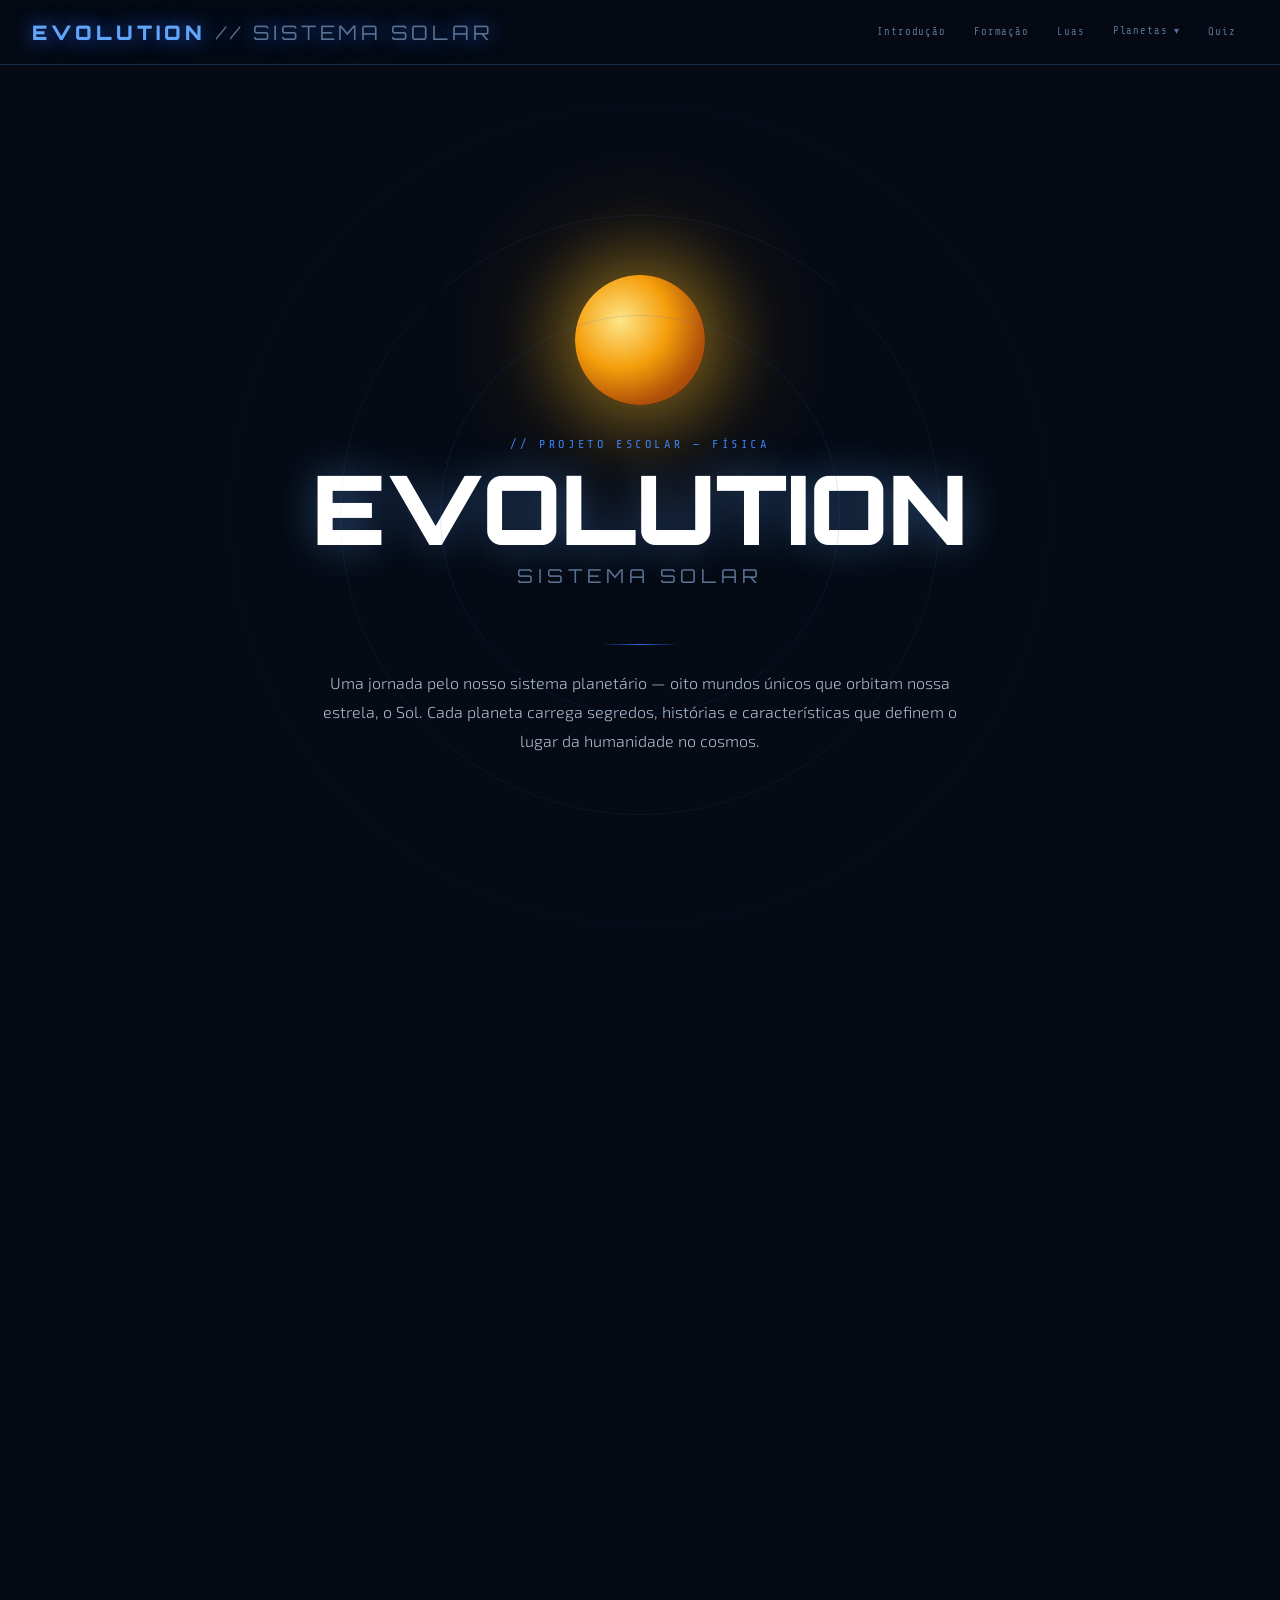
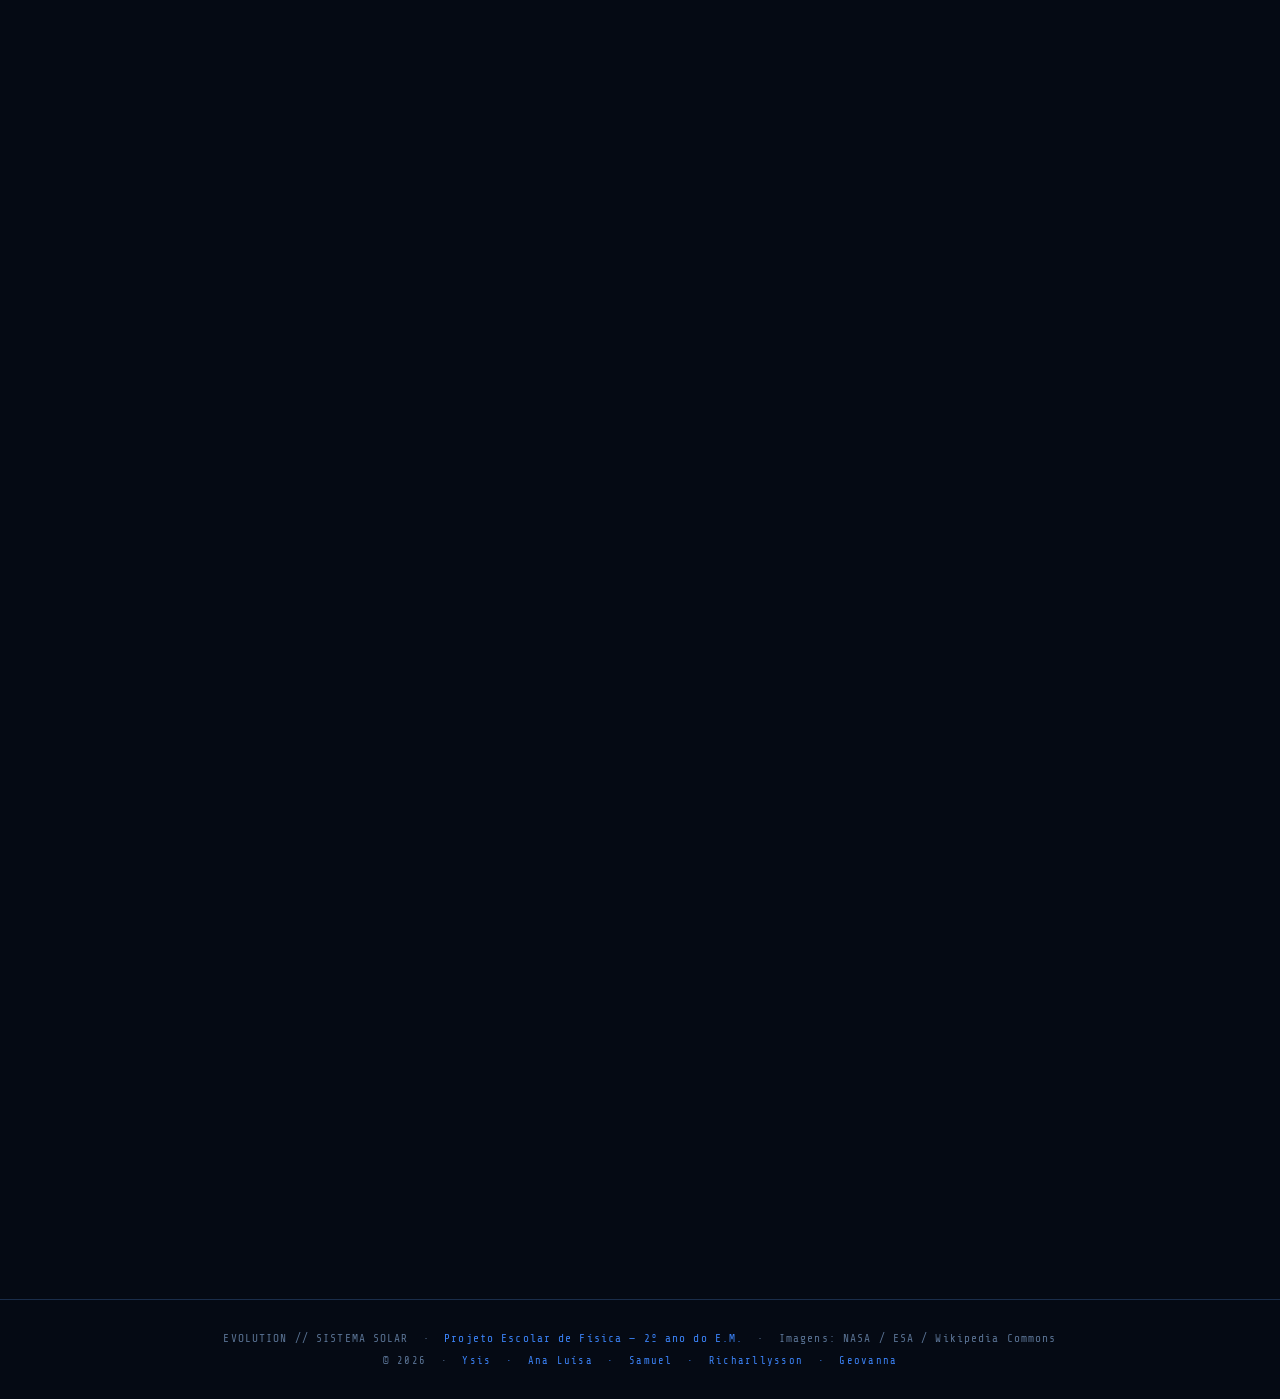
==== index.html @ 7227e0fb "index.html" ====
<!DOCTYPE html>
<html lang="pt-BR">
<head>
  <meta charset="UTF-8">
  <meta name="viewport" content="width=device-width, initial-scale=1.0">
  <title>EVOLUTION — Sistema Solar</title>
  <link rel="icon" type="image/png" href="favicon.png">
  <link rel="preconnect" href="https://fonts.googleapis.com">
  <link href="https://fonts.googleapis.com/css2?family=Share+Tech+Mono&family=Orbitron:wght@400;600;700;900&family=Exo+2:wght@300;400;600&display=swap" rel="stylesheet">
  <link rel="stylesheet" href="style.css">
</head>
<body>

<!-- STARFIELD -->
<canvas id="stars"></canvas>

<div class="wrapper">

  <!-- ══════════════════════════════════════
       HEADER / NAVEGAÇÃO
  ══════════════════════════════════════ -->
  <header>
    <div class="header-inner">
      <div class="logo">EVOLUTION <span>// SISTEMA SOLAR</span></div>
      <nav>
        <a href="#intro">Introdução</a>
        <a href="#formacao">Formação</a>
        <a href="#luas">Luas</a>
        <div class="nav-dropdown">
          <a href="#planetas-section">Planetas ▾</a>
          <div class="nav-dropdown-menu">
            <a href="#mercurio">Mercúrio</a>
            <a href="#venus">Vênus</a>
            <a href="#terra">Terra</a>
            <a href="#marte">Marte</a>
            <a href="#jupiter">Júpiter</a>
            <a href="#saturno">Saturno</a>
            <a href="#urano">Urano</a>
            <a href="#netuno">Netuno</a>
          </div>
        </div>
        <a href="#quiz">Quiz</a>
      </nav>
    </div>
  </header>

  <!-- ══════════════════════════════════════
       HERO / INTRODUÇÃO
  ══════════════════════════════════════ -->
  <div id="intro">
    <div class="hero-ring"></div>
    <div class="hero-ring"></div>
    <div class="hero-ring"></div>
    <div class="sun-orb"></div>
    <div class="hero-label">// PROJETO ESCOLAR — FÍSICA</div>
    <h1 class="hero-title">EVOLUTION</h1>
    <div class="hero-sub">SISTEMA SOLAR</div>
    <div class="divider"></div>
    <p class="hero-desc">
      Uma jornada pelo nosso sistema planetário — oito mundos únicos que orbitam nossa estrela,
      o Sol. Cada planeta carrega segredos, histórias e características que definem o lugar
      da humanidade no cosmos.
    </p>
  </div>

  <!-- ══════════════════════════════════════
       SEÇÃO 01 — FORMAÇÃO
  ══════════════════════════════════════ -->
  <section id="formacao">
    <div class="section-header fade-in">
      <div class="section-num">01 //</div>
      <h2 class="section-title">FORMAÇÃO DO SISTEMA SOLAR</h2>
      <div class="section-line"></div>
    </div>

    <div class="content-box fade-in">
      <p class="formation-text">
        O Sistema Solar nasceu há aproximadamente <strong style="color:var(--glow)">4,6 bilhões de anos</strong>
        a partir de uma enorme nuvem de gás e poeira interestelar chamada <em>nebulosa solar</em>.
        Sob a influência da própria gravidade, essa nuvem começou a colapsar. À medida que o material
        se contraía, ele girava cada vez mais rápido — assim como uma patinadora que fecha os braços —
        e aquecia intensamente no centro. Esse centro denso e quente daria origem ao <strong style="color:#fbbf24">Sol</strong>,
        que acumula 99,8% de toda a massa do sistema. O material restante formou um disco
        de acreção em torno da jovem estrela, onde partículas se colidiram e aglutinaram ao longo
        de milhões de anos, formando os planetesimais e, eventualmente, os oito planetas que conhecemos.
      </p>

      <div class="fact-card">
        <h3>NEBULOSA SOLAR</h3>
        <p>Nuvem de gás (hidrogênio e hélio) e poeira interestelar que colapsou por gravidade há ~4,6 Ga. Seu núcleo deu origem ao Sol.</p>
      </div>

      <div class="fact-card">
        <h3>DISCO PROTOPLANETÁRIO</h3>
        <p>Após a formação do Sol, o material restante criou um disco giratório onde colisões sucessivas formaram os planetas por acreção.</p>
      </div>

      <div class="fact-card">
        <h3>DIFERENCIAÇÃO PLANETÁRIA</h3>
        <p>Planetas rochosos formaram-se mais próximos ao Sol; gigantes gasosos, além do cinturão de asteroides, onde o gelo prevalecia.</p>
      </div>

      <div class="fact-card">
        <h3>LINHA DE GELO</h3>
        <p>A cerca de 2,7 UA do Sol, temperatura cai o suficiente para água congelar — fronteira que separa planetas internos dos externos.</p>
      </div>
    </div>
  </section>

  <!-- ══════════════════════════════════════
       SEÇÃO 02 — LUAS
  ══════════════════════════════════════ -->
  <section id="luas">
    <div class="section-header fade-in">
      <div class="section-num">02 //</div>
      <h2 class="section-title">PRINCIPAIS LUAS DO SISTEMA SOLAR</h2>
      <div class="section-line"></div>
    </div>

    <div class="moons-grid">

      <div class="moon-card fade-in">
        <div class="moon-name">LUA</div>
        <div class="moon-planet">↳ Terra</div>
        <p class="moon-desc">Único satélite natural da Terra, a Lua influencia as marés e foi o primeiro corpo celeste além da Terra visitado por humanos (1969). Tem 3.474 km de diâmetro.</p>
      </div>

      <div class="moon-card fade-in">
        <div class="moon-name">IO</div>
        <div class="moon-planet">↳ Júpiter</div>
        <p class="moon-desc">O corpo com maior atividade vulcânica do sistema solar. Suas centenas de vulcões são mantidos ativos pelas forças de maré de Júpiter. Temperatura superficial pode chegar a 1.600 °C nos vulcões.</p>
      </div>

      <div class="moon-card fade-in">
        <div class="moon-name">EUROPA</div>
        <div class="moon-planet">↳ Júpiter</div>
        <p class="moon-desc">Coberta por uma camada de gelo, Europa possui um oceano de água líquida subterrâneo e é um dos candidatos mais promissores para a busca de vida extraterrestre.</p>
      </div>

      <div class="moon-card fade-in">
        <div class="moon-name">GANIMEDES</div>
        <div class="moon-planet">↳ Júpiter</div>
        <p class="moon-desc">A maior lua do sistema solar — maior até que o planeta Mercúrio. Possui campo magnético próprio, algo único entre as luas conhecidas.</p>
      </div>

      <div class="moon-card fade-in">
        <div class="moon-name">TITÃ</div>
        <div class="moon-planet">↳ Saturno</div>
        <p class="moon-desc">Única lua com atmosfera densa (nitrogênio) e a única além da Terra com lagos e rios na superfície — compostos de metano líquido. Fascinante candidata à vida.</p>
      </div>

      <div class="moon-card fade-in">
        <div class="moon-name">ENCÉLADO</div>
        <div class="moon-planet">↳ Saturno</div>
        <p class="moon-desc">Emite jatos de vapor d'água e partículas de gelo de seu polo sul, alimentando o anel E de Saturno. Possui oceano interno aquecido por atividade hidrotermal.</p>
      </div>

      <div class="moon-card fade-in">
        <div class="moon-name">TRITÃO</div>
        <div class="moon-planet">↳ Netuno</div>
        <p class="moon-desc">Único grande satélite com órbita retrógrada, sugerindo captura gravitacional. Emite geisers de nitrogênio e tem superfície a –235 °C.</p>
      </div>

      <div class="moon-card fade-in">
        <div class="moon-name">CARONTE</div>
        <div class="moon-planet">↳ Plutão (planeta anão)</div>
        <p class="moon-desc">Tão grande em relação a Plutão que os dois formam um sistema binário. Ambos se mostram sempre a mesma face um ao outro — rotação e translação sincronizadas.</p>
      </div>

    </div>
  </section>

  <!-- ══════════════════════════════════════
       SEÇÃO 03 — OS OITO PLANETAS
  ══════════════════════════════════════ -->
  <section id="planetas-section">
    <div class="section-header fade-in">
      <div class="section-num">03 //</div>
      <h2 class="section-title">OS OITO PLANETAS</h2>
      <div class="section-line"></div>
    </div>

    <!-- MERCÚRIO -->
    <div class="planet-card fade-in" id="mercurio">
      <div class="planet-visual">
        <img class="planet-img"
          src="https://upload.wikimedia.org/wikipedia/commons/thumb/4/4a/Mercury_in_true_color.jpg/600px-Mercury_in_true_color.jpg"
          alt="Mercúrio">
        <div class="planet-num">PLANETA 01 // 0.387 UA</div>
      </div>
      <div class="planet-info">
        <div>
          <div class="planet-name">MERCÚRIO</div>
          <div class="planet-latin">Mercurius — Planeta Rochoso Interno</div>
        </div>
        <p class="planet-desc">
          O menor e mais rápido planeta do sistema solar, Mercúrio orbita o Sol em apenas 88 dias terrestres.
          Sem atmosfera significativa, sofre extremos de temperatura: de –180 °C à noite a 430 °C durante o dia.
          Sua superfície cratetarizada lembra a da nossa Lua. Apesar de sua proximidade ao Sol, não é o planeta
          mais quente — esse título pertence a Vênus, graças ao seu efeito estufa.
        </p>
        <div class="planet-stats">
          <span class="stat">Diâmetro: 4.879 km</span>
          <span class="stat">Gravidade: 3,7 m/s²</span>
          <span class="stat">Luas: 0</span>
          <span class="stat">Período orbital: 88 dias</span>
        </div>
        <a class="video-btn" href="https://www.youtube.com/results?search_query=mercúrio+planeta+videoaula" target="_blank">
          <svg viewBox="0 0 24 24"><path d="M10 16.5l6-4.5-6-4.5v9zM12 2C6.48 2 2 6.48 2 12s4.48 10 10 10 10-4.48 10-10S17.52 2 12 2z"/></svg>
          ASSISTIR VIDEOAULA
        </a>
      </div>
    </div>

    <!-- VÊNUS -->
    <div class="planet-card fade-in" id="venus">
      <div class="planet-visual">
        <img class="planet-img"
          src="https://upload.wikimedia.org/wikipedia/commons/thumb/e/e5/Venus-real_color.jpg/600px-Venus-real_color.jpg"
          alt="Vênus">
        <div class="planet-num">PLANETA 02 // 0.723 UA</div>
      </div>
      <div class="planet-info">
        <div>
          <div class="planet-name">VÊNUS</div>
          <div class="planet-latin">Venus — Planeta Rochoso Interno</div>
        </div>
        <p class="planet-desc">
          O planeta mais quente do sistema solar, com temperatura média de 465 °C, graças a uma densa atmosfera
          de CO₂ que cria um efeito estufa extremo. Gira no sentido oposto à maioria dos planetas (rotação retrógrada)
          e muito lentamente — um dia venusiano dura mais que seu ano. É o objeto mais brilhante no céu noturno
          após a Lua, sendo chamado de Estrela d'Alva.
        </p>
        <div class="planet-stats">
          <span class="stat">Diâmetro: 12.104 km</span>
          <span class="stat">Gravidade: 8,87 m/s²</span>
          <span class="stat">Luas: 0</span>
          <span class="stat">Período orbital: 225 dias</span>
        </div>
        <a class="video-btn" href="https://www.youtube.com/results?search_query=venus+planeta+videoaula+astronomia" target="_blank">
          <svg viewBox="0 0 24 24"><path d="M10 16.5l6-4.5-6-4.5v9zM12 2C6.48 2 2 6.48 2 12s4.48 10 10 10 10-4.48 10-10S17.52 2 12 2z"/></svg>
          ASSISTIR VIDEOAULA
        </a>
      </div>
    </div>

    <!-- TERRA -->
    <div class="planet-card fade-in" id="terra">
      <div class="planet-visual">
        <img class="planet-img"
          src="https://upload.wikimedia.org/wikipedia/commons/thumb/9/97/The_Earth_seen_from_Apollo_17.jpg/600px-The_Earth_seen_from_Apollo_17.jpg"
          alt="Terra">
        <div class="planet-num">PLANETA 03 // 1.000 UA</div>
      </div>
      <div class="planet-info">
        <div>
          <div class="planet-name">TERRA</div>
          <div class="planet-latin">Terra — Único Planeta com Vida Confirmada</div>
        </div>
        <p class="planet-desc">
          Nosso lar — o único planeta conhecido a abrigar vida. Com 71% da superfície coberta por oceanos líquidos,
          atmosfera rica em nitrogênio e oxigênio, e campo magnético protetor, a Terra reúne condições únicas.
          Localiza-se na "zona habitável" do Sol, onde a temperatura permite água líquida. Possui uma lua grande
          que estabiliza o eixo de inclinação planetária, tornando o clima mais previsível.
        </p>
        <div class="planet-stats">
          <span class="stat">Diâmetro: 12.742 km</span>
          <span class="stat">Gravidade: 9,81 m/s²</span>
          <span class="stat">Luas: 1</span>
          <span class="stat">Período orbital: 365,25 dias</span>
        </div>
        <a class="video-btn" href="https://www.youtube.com/results?search_query=planeta+terra+sistema+solar+videoaula" target="_blank">
          <svg viewBox="0 0 24 24"><path d="M10 16.5l6-4.5-6-4.5v9zM12 2C6.48 2 2 6.48 2 12s4.48 10 10 10 10-4.48 10-10S17.52 2 12 2z"/></svg>
          ASSISTIR VIDEOAULA
        </a>
      </div>
    </div>

    <!-- MARTE -->
    <div class="planet-card fade-in" id="marte">
      <div class="planet-visual">
        <img class="planet-img"
          src="https://upload.wikimedia.org/wikipedia/commons/thumb/0/02/OSIRIS_Mars_true_color.jpg/600px-OSIRIS_Mars_true_color.jpg"
          alt="Marte">
        <div class="planet-num">PLANETA 04 // 1.524 UA</div>
      </div>
      <div class="planet-info">
        <div>
          <div class="planet-name">MARTE</div>
          <div class="planet-latin">Mars — Planeta Vermelho</div>
        </div>
        <p class="planet-desc">
          O "Planeta Vermelho" deve sua cor ao óxido de ferro (ferrugem) em sua superfície. Abriga o Olympus Mons,
          maior vulcão do sistema solar (25 km de altura), e o Valles Marineris, um cânion que se estende por
          4.000 km. Evidências de rios e lagos antigos sugerem que já teve água líquida. Atualmente é o principal
          alvo para exploração humana, com diversas missões robóticas ativas.
        </p>
        <div class="planet-stats">
          <span class="stat">Diâmetro: 6.779 km</span>
          <span class="stat">Gravidade: 3,72 m/s²</span>
          <span class="stat">Luas: 2 (Fobos, Deimos)</span>
          <span class="stat">Período orbital: 687 dias</span>
        </div>
        <a class="video-btn" href="https://www.youtube.com/results?search_query=marte+planeta+videoaula+astronomia" target="_blank">
          <svg viewBox="0 0 24 24"><path d="M10 16.5l6-4.5-6-4.5v9zM12 2C6.48 2 2 6.48 2 12s4.48 10 10 10 10-4.48 10-10S17.52 2 12 2z"/></svg>
          ASSISTIR VIDEOAULA
        </a>
      </div>
    </div>

    <!-- JÚPITER -->
    <div class="planet-card fade-in" id="jupiter">
      <div class="planet-visual">
        <img class="planet-img"
          src="https://upload.wikimedia.org/wikipedia/commons/thumb/2/2b/Jupiter_and_its_shrunken_Great_Red_Spot.jpg/600px-Jupiter_and_its_shrunken_Great_Red_Spot.jpg"
          alt="Júpiter">
        <div class="planet-num">PLANETA 05 // 5.203 UA</div>
      </div>
      <div class="planet-info">
        <div>
          <div class="planet-name">JÚPITER</div>
          <div class="planet-latin">Iuppiter — Gigante Gasoso</div>
        </div>
        <p class="planet-desc">
          O maior planeta do sistema solar — tão grande que cabem 1.300 Terras em seu interior.
          Sua famosa Grande Mancha Vermelha é uma tempestade anticiclônica que dura há séculos.
          Composto majoritariamente de hidrogênio e hélio, Júpiter irradia mais energia do que
          recebe do Sol. Possui ao menos 95 luas conhecidas e atua como "escudo gravitacional"
          da Terra, desviando cometas e asteroides.
        </p>
        <div class="planet-stats">
          <span class="stat">Diâmetro: 139.820 km</span>
          <span class="stat">Gravidade: 24,79 m/s²</span>
          <span class="stat">Luas: 95+</span>
          <span class="stat">Período orbital: 11,9 anos</span>
        </div>
        <a class="video-btn" href="https://www.youtube.com/results?search_query=júpiter+planeta+videoaula+sistema+solar" target="_blank">
          <svg viewBox="0 0 24 24"><path d="M10 16.5l6-4.5-6-4.5v9zM12 2C6.48 2 2 6.48 2 12s4.48 10 10 10 10-4.48 10-10S17.52 2 12 2z"/></svg>
          ASSISTIR VIDEOAULA
        </a>
      </div>
    </div>

    <!-- SATURNO -->
    <div class="planet-card fade-in" id="saturno">
      <div class="planet-visual">
        <img class="planet-img"
          src="https://upload.wikimedia.org/wikipedia/commons/thumb/c/c7/Saturn_during_Equinox.jpg/600px-Saturn_during_Equinox.jpg"
          alt="Saturno">
        <div class="planet-num">PLANETA 06 // 9.537 UA</div>
      </div>
      <div class="planet-info">
        <div>
          <div class="planet-name">SATURNO</div>
          <div class="planet-latin">Saturnus — Gigante Gasoso com Anéis</div>
        </div>
        <p class="planet-desc">
          Famoso por seu extraordinário sistema de anéis — compostos de bilhões de fragmentos de gelo e rocha —,
          Saturno é o planeta menos denso do sistema solar; menos denso que a água! Seus ventos podem
          atingir 1.800 km/h. Possui 146 luas conhecidas, incluindo a fascinante Titã, com oceanos de metano,
          e Encélado, com geisers de vapor d'água que indicam um oceano interno.
        </p>
        <div class="planet-stats">
          <span class="stat">Diâmetro: 116.460 km</span>
          <span class="stat">Gravidade: 10,44 m/s²</span>
          <span class="stat">Luas: 146+</span>
          <span class="stat">Período orbital: 29,5 anos</span>
        </div>
        <a class="video-btn" href="https://www.youtube.com/results?search_query=saturno+planeta+aneis+videoaula" target="_blank">
          <svg viewBox="0 0 24 24"><path d="M10 16.5l6-4.5-6-4.5v9zM12 2C6.48 2 2 6.48 2 12s4.48 10 10 10 10-4.48 10-10S17.52 2 12 2z"/></svg>
          ASSISTIR VIDEOAULA
        </a>
      </div>
    </div>

    <!-- URANO -->
    <div class="planet-card fade-in" id="urano">
      <div class="planet-visual">
        <img class="planet-img"
          src="https://upload.wikimedia.org/wikipedia/commons/thumb/3/3d/Uranus2.jpg/600px-Uranus2.jpg"
          alt="Urano">
        <div class="planet-num">PLANETA 07 // 19.191 UA</div>
      </div>
      <div class="planet-info">
        <div>
          <div class="planet-name">URANO</div>
          <div class="planet-latin">Uranus — Gigante de Gelo</div>
        </div>
        <p class="planet-desc">
          Urano é único por orbitar "de lado" — seu eixo de rotação inclina-se a 97,8°, de forma que
          seus polos ficam voltados para o Sol em partes de seu ano. Isso cria estações extremas que
          duram décadas. Considerado um gigante de gelo, possui uma composição interna de água,
          amônia e metano. O metano em sua atmosfera absorve luz vermelha, dando-lhe a cor
          azul-esverdeada característica.
        </p>
        <div class="planet-stats">
          <span class="stat">Diâmetro: 50.724 km</span>
          <span class="stat">Gravidade: 8,87 m/s²</span>
          <span class="stat">Luas: 28</span>
          <span class="stat">Período orbital: 84 anos</span>
        </div>
        <a class="video-btn" href="https://www.youtube.com/results?search_query=urano+planeta+videoaula+astronomia" target="_blank">
          <svg viewBox="0 0 24 24"><path d="M10 16.5l6-4.5-6-4.5v9zM12 2C6.48 2 2 6.48 2 12s4.48 10 10 10 10-4.48 10-10S17.52 2 12 2z"/></svg>
          ASSISTIR VIDEOAULA
        </a>
      </div>
    </div>

    <!-- NETUNO -->
    <div class="planet-card fade-in" id="netuno">
      <div class="planet-visual">
        <img class="planet-img"
          src="https://upload.wikimedia.org/wikipedia/commons/thumb/6/63/Neptune_-_Voyager_2_%2829347980845%29_flatten_crop.jpg/600px-Neptune_-_Voyager_2_%2829347980845%29_flatten_crop.jpg"
          alt="Netuno">
        <div class="planet-num">PLANETA 08 // 30.069 UA</div>
      </div>
      <div class="planet-info">
        <div>
          <div class="planet-name">NETUNO</div>
          <div class="planet-latin">Neptunus — Gigante de Gelo</div>
        </div>
        <p class="planet-desc">
          O planeta mais distante do Sol e o mais frio dos gigantes de gelo. Netuno possui os ventos
          mais rápidos do sistema solar — até 2.100 km/h —, e sua Grande Mancha Escura é uma tempestade
          similar à Grande Mancha Vermelha de Júpiter. Sua existência foi prevista matematicamente antes
          de ser observado (1846), baseando-se nas perturbações gravitacionais na órbita de Urano.
          Tem 14 luas conhecidas, com destaque para Tritão.
        </p>
        <div class="planet-stats">
          <span class="stat">Diâmetro: 49.244 km</span>
          <span class="stat">Gravidade: 11,15 m/s²</span>
          <span class="stat">Luas: 14</span>
          <span class="stat">Período orbital: 165 anos</span>
        </div>
        <a class="video-btn" href="https://www.youtube.com/results?search_query=netuno+planeta+videoaula+astronomia" target="_blank">
          <svg viewBox="0 0 24 24"><path d="M10 16.5l6-4.5-6-4.5v9zM12 2C6.48 2 2 6.48 2 12s4.48 10 10 10 10-4.48 10-10S17.52 2 12 2z"/></svg>
          ASSISTIR VIDEOAULA
        </a>
      </div>
    </div>

  </section>

  <!-- ══════════════════════════════════════
       SEÇÃO 04 — QUIZ
  ══════════════════════════════════════ -->
  <section id="quiz">
    <div class="section-header fade-in">
      <div class="section-num">04 //</div>
      <h2 class="section-title">QUIZ — SISTEMA SOLAR</h2>
      <div class="section-line"></div>
    </div>

    <div class="quiz-container fade-in">

      <!-- Q1 -->
      <div class="quiz-q" data-answer="b">
        <div class="quiz-question"><span>01.</span> Qual é o maior planeta do Sistema Solar?</div>
        <div class="quiz-options">
          <label class="quiz-option"><input type="radio" name="q1" value="a"><span class="opt-letter">A</span><span class="opt-text">Saturno</span></label>
          <label class="quiz-option"><input type="radio" name="q1" value="b"><span class="opt-letter">B</span><span class="opt-text">Júpiter</span></label>
          <label class="quiz-option"><input type="radio" name="q1" value="c"><span class="opt-letter">C</span><span class="opt-text">Netuno</span></label>
          <label class="quiz-option"><input type="radio" name="q1" value="d"><span class="opt-letter">D</span><span class="opt-text">Urano</span></label>
        </div>
      </div>

      <!-- Q2 -->
      <div class="quiz-q" data-answer="c">
        <div class="quiz-question"><span>02.</span> Qual planeta possui os ventos mais rápidos do Sistema Solar, chegando a 2.100 km/h?</div>
        <div class="quiz-options">
          <label class="quiz-option"><input type="radio" name="q2" value="a"><span class="opt-letter">A</span><span class="opt-text">Júpiter</span></label>
          <label class="quiz-option"><input type="radio" name="q2" value="b"><span class="opt-letter">B</span><span class="opt-text">Saturno</span></label>
          <label class="quiz-option"><input type="radio" name="q2" value="c"><span class="opt-letter">C</span><span class="opt-text">Netuno</span></label>
          <label class="quiz-option"><input type="radio" name="q2" value="d"><span class="opt-letter">D</span><span class="opt-text">Marte</span></label>
        </div>
      </div>

      <!-- Q3 -->
      <div class="quiz-q" data-answer="a">
        <div class="quiz-question"><span>03.</span> De que é composta a atmosfera de Titã, lua de Saturno?</div>
        <div class="quiz-options">
          <label class="quiz-option"><input type="radio" name="q3" value="a"><span class="opt-letter">A</span><span class="opt-text">Nitrogênio, com lagos de metano líquido na superfície</span></label>
          <label class="quiz-option"><input type="radio" name="q3" value="b"><span class="opt-letter">B</span><span class="opt-text">Oxigênio e vapor d'água</span></label>
          <label class="quiz-option"><input type="radio" name="q3" value="c"><span class="opt-letter">C</span><span class="opt-text">Dióxido de carbono e ácido sulfúrico</span></label>
          <label class="quiz-option"><input type="radio" name="q3" value="d"><span class="opt-letter">D</span><span class="opt-text">Hidrogênio e hélio, como Saturno</span></label>
        </div>
      </div>

      <!-- Q4 -->
      <div class="quiz-q" data-answer="d">
        <div class="quiz-question"><span>04.</span> Por que Vênus é o planeta mais quente, e não Mercúrio (que é mais próximo do Sol)?</div>
        <div class="quiz-options">
          <label class="quiz-option"><input type="radio" name="q4" value="a"><span class="opt-letter">A</span><span class="opt-text">Vênus possui um núcleo interno de ferro mais ativo</span></label>
          <label class="quiz-option"><input type="radio" name="q4" value="b"><span class="opt-letter">B</span><span class="opt-text">Vênus gira mais rápido e gera mais calor por atrito</span></label>
          <label class="quiz-option"><input type="radio" name="q4" value="c"><span class="opt-letter">C</span><span class="opt-text">Vênus está mais próximo da Via Láctea</span></label>
          <label class="quiz-option"><input type="radio" name="q4" value="d"><span class="opt-letter">D</span><span class="opt-text">Sua densa atmosfera de CO₂ cria um intenso efeito estufa</span></label>
        </div>
      </div>

      <!-- Q5 -->
      <div class="quiz-q" data-answer="b">
        <div class="quiz-question"><span>05.</span> Qual é o nome da maior montanha/vulcão do Sistema Solar, localizada em Marte?</div>
        <div class="quiz-options">
          <label class="quiz-option"><input type="radio" name="q5" value="a"><span class="opt-letter">A</span><span class="opt-text">Monte Everest Marciano</span></label>
          <label class="quiz-option"><input type="radio" name="q5" value="b"><span class="opt-letter">B</span><span class="opt-text">Olympus Mons</span></label>
          <label class="quiz-option"><input type="radio" name="q5" value="c"><span class="opt-letter">C</span><span class="opt-text">Valles Marineris</span></label>
          <label class="quiz-option"><input type="radio" name="q5" value="d"><span class="opt-letter">D</span><span class="opt-text">Mons Huygens</span></label>
        </div>
      </div>

      <!-- Q6 -->
      <div class="quiz-q" data-answer="c">
        <div class="quiz-question"><span>06.</span> Como o Sistema Solar se formou, segundo a teoria científica aceita?</div>
        <div class="quiz-options">
          <label class="quiz-option"><input type="radio" name="q6" value="a"><span class="opt-letter">A</span><span class="opt-text">Por uma explosão do Sol que lançou material para o espaço, formando os planetas</span></label>
          <label class="quiz-option"><input type="radio" name="q6" value="b"><span class="opt-letter">B</span><span class="opt-text">Através da captura gravitacional de planetas vindos de outras estrelas</span></label>
          <label class="quiz-option"><input type="radio" name="q6" value="c"><span class="opt-letter">C</span><span class="opt-text">Pelo colapso gravitacional de uma nebulosa de gás e poeira, há ~4,6 bilhões de anos</span></label>
          <label class="quiz-option"><input type="radio" name="q6" value="d"><span class="opt-letter">D</span><span class="opt-text">Pelo resfriamento de uma estrela gigante que se fragmentou em planetas</span></label>
        </div>
      </div>

      <div class="quiz-submit">
        <button class="btn-quiz" id="btnVerificar">// VERIFICAR RESPOSTAS</button>
        <button class="btn-quiz" id="btnReiniciar" style="display:none">// REFAZER QUIZ</button>
      </div>
      <div class="quiz-score" id="quizScore">
        <span class="score-num" id="scoreNum"></span>
        <span id="scoreTxt"></span>
      </div>

    </div>
  </section>

  <!-- ══════════════════════════════════════
       FOOTER
  ══════════════════════════════════════ -->
  <footer>
    <p>EVOLUTION // SISTEMA SOLAR &nbsp;·&nbsp; <span>Projeto Escolar de Física — 2º ano do E.M.</span> &nbsp;·&nbsp; Imagens: NASA / ESA / Wikipedia Commons</p>
    <p class="footer-credits">
      © 2026 &nbsp;·&nbsp; <span>Ysis &nbsp;·&nbsp; Ana Luísa &nbsp;·&nbsp; Samuel &nbsp;·&nbsp; Richarllysson &nbsp;·&nbsp; Geovanna</span>
    </p>
  </footer>

</div><!-- /wrapper -->

<script src="script.js"></script>
</body>
</html>
---- style.css ----
/* ═══════════════════════════════════════════════
   EVOLUTION — Sistema Solar
   Folha de Estilos Principal
   style.css
═══════════════════════════════════════════════ */

/* ── VARIÁVEIS DE COR ── */
:root {
  --bg:        #050a14;
  --bg2:       #090f1e;
  --panel:     #0b1526;
  --border:    #1a2d4a;
  --accent:    #2563eb;
  --accent2:   #3b82f6;
  --glow:      #60a5fa;
  --text:      #c9d6e8;
  --text-dim:  #5a7394;
  --text-mono: #7eb8f7;
  --gray1:     #1e2d40;
  --gray2:     #2a3f5a;
}

/* ── RESET ── */
*, *::before, *::after {
  box-sizing: border-box;
  margin: 0;
  padding: 0;
}

html { scroll-behavior: smooth; }

body {
  background: var(--bg);
  color: var(--text);
  font-family: 'Exo 2', sans-serif;
  font-weight: 300;
  overflow-x: hidden;
}

/* ══════════════════════════════════════════════
   STARFIELD
══════════════════════════════════════════════ */
#stars {
  position: fixed;
  inset: 0;
  z-index: 0;
  background: var(--bg);
  pointer-events: none;
}

.star {
  position: absolute;
  border-radius: 50%;
  background: white;
  animation: twinkle var(--d) ease-in-out infinite;
}

@keyframes twinkle {
  0%, 100% { opacity: var(--op); transform: scale(1); }
  50%       { opacity: calc(var(--op) * 0.2); transform: scale(0.6); }
}

/* ══════════════════════════════════════════════
   LAYOUT GERAL
══════════════════════════════════════════════ */
.wrapper { position: relative; z-index: 1; }

/* ══════════════════════════════════════════════
   HEADER / NAVEGAÇÃO
══════════════════════════════════════════════ */
header {
  position: sticky;
  top: 0;
  z-index: 100;
  background: rgba(5, 10, 20, 0.88);
  backdrop-filter: blur(14px);
  border-bottom: 1px solid var(--border);
}

.header-inner {
  max-width: 1300px;
  margin: 0 auto;
  display: flex;
  align-items: center;
  padding: 0 2rem;
  gap: 1.5rem;
  height: 64px;
}

.logo {
  font-family: 'Orbitron', monospace;
  font-weight: 900;
  font-size: 1.25rem;
  letter-spacing: .2em;
  color: var(--glow);
  white-space: nowrap;
  text-shadow: 0 0 20px var(--accent);
  flex-shrink: 0;
}

.logo span {
  color: var(--text-dim);
  font-weight: 400;
}

nav {
  display: flex;
  flex-wrap: wrap;
  gap: .25rem;
  flex: 1;
  justify-content: flex-end;
}

nav a {
  font-family: 'Share Tech Mono', monospace;
  font-size: .65rem;
  letter-spacing: .08em;
  color: var(--text-dim);
  text-decoration: none;
  padding: .4rem .7rem;
  border: 1px solid transparent;
  border-radius: 3px;
  transition: all .2s;
  white-space: nowrap;
}

nav a:hover,
nav a.active {
  color: var(--glow);
  border-color: var(--accent);
  background: rgba(37, 99, 235, .12);
  text-shadow: 0 0 10px var(--glow);
}

/* ── Dropdown Planetas ── */
.nav-dropdown { position: relative; }

.nav-dropdown-menu {
  display: none;
  position: absolute;
  top: calc(100% + 6px);
  right: 0;
  background: rgba(9, 15, 30, .97);
  border: 1px solid var(--border);
  border-radius: 6px;
  min-width: 140px;
  overflow: hidden;
  z-index: 200;
  box-shadow: 0 8px 30px rgba(0, 0, 0, .5);
}

.nav-dropdown:hover .nav-dropdown-menu,
.nav-dropdown:focus-within .nav-dropdown-menu {
  display: flex;
  flex-direction: column;
}

.nav-dropdown-menu a {
  padding: .5rem .9rem;
  border: none;
  border-radius: 0;
  border-bottom: 1px solid var(--border);
  font-size: .65rem;
}

.nav-dropdown-menu a:last-child { border-bottom: none; }

/* ── Mobile: centralizar botões ── */
@media (max-width: 768px) {
  .header-inner {
    flex-direction: column;
    height: auto;
    padding: .8rem 1rem;
    gap: .6rem;
  }
  nav { justify-content: center; flex-wrap: wrap; }
  .nav-dropdown-menu {
    right: auto;
    left: 50%;
    transform: translateX(-50%);
  }
}

/* ══════════════════════════════════════════════
   HERO / INTRODUÇÃO
══════════════════════════════════════════════ */
#intro {
  min-height: 100vh;
  display: flex;
  flex-direction: column;
  align-items: center;
  justify-content: center;
  text-align: center;
  padding: 4rem 2rem;
  position: relative;
  overflow: hidden;
}

.hero-ring {
  position: absolute;
  border-radius: 50%;
  border: 1px solid rgba(37, 99, 235, .15);
  animation: rotateRing linear infinite;
  pointer-events: none;
}

.hero-ring:nth-child(1) { width: 400px; height: 400px; animation-duration: 40s; }
.hero-ring:nth-child(2) { width: 600px; height: 600px; animation-duration: 60s; animation-direction: reverse; border-color: rgba(96, 165, 250, .08); }
.hero-ring:nth-child(3) { width: 820px; height: 820px; animation-duration: 90s; border-color: rgba(37, 99, 235, .06); }

@keyframes rotateRing { to { transform: rotate(360deg); } }

.sun-orb {
  width: 130px;
  height: 130px;
  border-radius: 50%;
  background: radial-gradient(circle at 35% 35%, #fde68a, #f59e0b 40%, #b45309 70%, #78350f);
  box-shadow: 0 0 60px 20px rgba(251, 191, 36, .35), 0 0 120px 50px rgba(245, 158, 11, .15);
  margin-bottom: 2rem;
  animation: pulse 4s ease-in-out infinite;
  flex-shrink: 0;
}

@keyframes pulse {
  0%, 100% { box-shadow: 0 0 60px 20px rgba(251, 191, 36, .35), 0 0 120px 50px rgba(245, 158, 11, .15); }
  50%       { box-shadow: 0 0 80px 30px rgba(251, 191, 36, .5),  0 0 160px 70px rgba(245, 158, 11, .25); }
}

.hero-label {
  font-family: 'Share Tech Mono', monospace;
  font-size: .75rem;
  letter-spacing: .3em;
  color: var(--accent2);
  margin-bottom: .8rem;
}

.hero-title {
  font-family: 'Orbitron', monospace;
  font-weight: 900;
  font-size: clamp(2.8rem, 8vw, 6rem);
  line-height: .95;
  color: #fff;
  text-shadow: 0 0 40px rgba(96, 165, 250, .4);
  margin-bottom: .6rem;
}

.hero-sub {
  font-family: 'Orbitron', monospace;
  font-weight: 400;
  font-size: clamp(.9rem, 2vw, 1.2rem);
  letter-spacing: .25em;
  color: var(--text-dim);
  margin-bottom: 2rem;
}

.hero-desc {
  max-width: 640px;
  font-size: 1rem;
  line-height: 1.8;
  color: var(--text);
  opacity: .85;
}

.divider {
  width: 80px;
  height: 1px;
  background: linear-gradient(90deg, transparent, var(--accent), transparent);
  margin: 1.5rem auto;
}

/* ══════════════════════════════════════════════
   SEÇÕES GENÉRICAS
══════════════════════════════════════════════ */
section {
  padding: 5rem 2rem;
  max-width: 1300px;
  margin: 0 auto;
}

.section-header {
  display: flex;
  align-items: center;
  gap: 1rem;
  margin-bottom: 3rem;
}

.section-num {
  font-family: 'Share Tech Mono', monospace;
  font-size: .75rem;
  color: var(--accent2);
  letter-spacing: .15em;
}

.section-title {
  font-family: 'Orbitron', monospace;
  font-weight: 700;
  font-size: clamp(1.3rem, 3vw, 1.9rem);
  color: #fff;
  letter-spacing: .05em;
}

.section-line {
  flex: 1;
  height: 1px;
  background: linear-gradient(90deg, var(--border), transparent);
}

/* ══════════════════════════════════════════════
   SEÇÃO: FORMAÇÃO
══════════════════════════════════════════════ */
#formacao .content-box {
  background: var(--panel);
  border: 1px solid var(--border);
  border-radius: 8px;
  padding: 2.5rem;
  display: grid;
  grid-template-columns: 1fr 1fr;
  gap: 2rem;
}

@media (max-width: 700px) {
  #formacao .content-box { grid-template-columns: 1fr; }
}

.fact-card {
  background: var(--gray1);
  border: 1px solid var(--border);
  border-radius: 6px;
  padding: 1.4rem 1.6rem;
}

.fact-card h3 {
  font-family: 'Orbitron', monospace;
  font-size: .85rem;
  color: var(--glow);
  letter-spacing: .1em;
  margin-bottom: .6rem;
}

.fact-card p {
  font-size: .9rem;
  line-height: 1.7;
  color: var(--text);
}

.formation-text {
  grid-column: 1 / -1;
  font-size: .97rem;
  line-height: 1.85;
  color: var(--text);
}

/* ══════════════════════════════════════════════
   SEÇÃO: LUAS
══════════════════════════════════════════════ */
#luas .moons-grid {
  display: grid;
  grid-template-columns: repeat(auto-fill, minmax(240px, 1fr));
  gap: 1.2rem;
}

.moon-card {
  background: var(--panel);
  border: 1px solid var(--border);
  border-radius: 8px;
  padding: 1.4rem 1.6rem;
  position: relative;
  overflow: hidden;
  transition: border-color .3s, transform .3s;
}

.moon-card::before {
  content: '';
  position: absolute;
  top: 0; left: 0; right: 0;
  height: 2px;
  background: linear-gradient(90deg, transparent, var(--accent), transparent);
  opacity: 0;
  transition: opacity .3s;
}

.moon-card:hover { border-color: var(--accent2); transform: translateY(-3px); }
.moon-card:hover::before { opacity: 1; }

.moon-name {
  font-family: 'Orbitron', monospace;
  font-size: .85rem;
  color: var(--glow);
  letter-spacing: .12em;
  margin-bottom: .5rem;
}

.moon-planet {
  font-family: 'Share Tech Mono', monospace;
  font-size: .7rem;
  color: var(--text-dim);
  margin-bottom: .7rem;
}

.moon-desc {
  font-size: .875rem;
  line-height: 1.65;
  color: var(--text);
}

/* ══════════════════════════════════════════════
   SEÇÃO: PLANETAS
══════════════════════════════════════════════ */
.planet-card {
  background: var(--panel);
  border: 1px solid var(--border);
  border-radius: 10px;
  padding: 2rem 2.5rem;
  display: grid;
  grid-template-columns: 180px 1fr;
  gap: 2.5rem;
  margin-bottom: 2rem;
  transition: border-color .3s, box-shadow .3s;
  position: relative;
  overflow: hidden;
}

.planet-card::after {
  content: '';
  position: absolute;
  inset: 0;
  background: radial-gradient(ellipse at var(--mx, 50%) var(--my, 50%), rgba(37, 99, 235, .06), transparent 60%);
  pointer-events: none;
  opacity: 0;
  transition: opacity .4s;
}

.planet-card:hover { border-color: var(--accent2); box-shadow: 0 0 30px rgba(37, 99, 235, .12); }
.planet-card:hover::after { opacity: 1; }

@media (max-width: 680px) {
  .planet-card { grid-template-columns: 1fr; text-align: center; }
  .planet-visual { margin: 0 auto; }
}

.planet-visual {
  display: flex;
  flex-direction: column;
  align-items: center;
  gap: .8rem;
}

.planet-img {
  width: 130px;
  height: 130px;
  object-fit: cover;
  border-radius: 50%;
  border: 2px solid var(--border);
  box-shadow: 0 0 20px rgba(0, 0, 0, .5);
  transition: transform .5s, box-shadow .5s;
}

.planet-card:hover .planet-img {
  transform: rotate(10deg) scale(1.06);
  box-shadow: 0 0 30px rgba(96, 165, 250, .25);
}

.planet-num {
  font-family: 'Share Tech Mono', monospace;
  font-size: .65rem;
  color: var(--text-dim);
  letter-spacing: .2em;
}

.planet-info {
  display: flex;
  flex-direction: column;
  justify-content: center;
  gap: .7rem;
}

.planet-name {
  font-family: 'Orbitron', monospace;
  font-weight: 700;
  font-size: clamp(1.2rem, 2.5vw, 1.7rem);
  color: #fff;
  letter-spacing: .1em;
}

.planet-latin {
  font-family: 'Share Tech Mono', monospace;
  font-size: .72rem;
  color: var(--text-dim);
  letter-spacing: .15em;
}

.planet-desc {
  font-size: .93rem;
  line-height: 1.8;
  color: var(--text);
}

.planet-stats {
  display: flex;
  flex-wrap: wrap;
  gap: .6rem;
  margin-top: .4rem;
}

.stat {
  font-family: 'Share Tech Mono', monospace;
  font-size: .68rem;
  background: var(--gray1);
  border: 1px solid var(--border);
  border-radius: 4px;
  padding: .25rem .7rem;
  color: var(--text-mono);
}

.video-btn {
  display: inline-flex;
  align-items: center;
  gap: .5rem;
  font-family: 'Share Tech Mono', monospace;
  font-size: .72rem;
  letter-spacing: .1em;
  color: var(--glow);
  background: rgba(37, 99, 235, .12);
  border: 1px solid var(--accent);
  border-radius: 4px;
  padding: .45rem 1.1rem;
  text-decoration: none;
  margin-top: .6rem;
  transition: background .2s, box-shadow .2s;
  width: fit-content;
}

.video-btn:hover {
  background: rgba(37, 99, 235, .28);
  box-shadow: 0 0 12px rgba(96, 165, 250, .3);
}

.video-btn svg { width: 14px; height: 14px; fill: currentColor; }

/* ══════════════════════════════════════════════
   SEÇÃO: QUIZ
══════════════════════════════════════════════ */
#quiz {
  padding: 5rem 2rem;
  max-width: 1300px;
  margin: 0 auto;
}

.quiz-container {
  background: var(--panel);
  border: 1px solid var(--border);
  border-radius: 10px;
  padding: 2.5rem;
}

.quiz-q {
  margin-bottom: 2.2rem;
  padding-bottom: 2.2rem;
  border-bottom: 1px solid var(--border);
}

.quiz-q:last-of-type { border-bottom: none; margin-bottom: 0; }

.quiz-question {
  font-family: 'Orbitron', monospace;
  font-size: .9rem;
  color: #fff;
  letter-spacing: .06em;
  margin-bottom: 1.1rem;
  line-height: 1.6;
}

.quiz-question span {
  color: var(--accent2);
  margin-right: .5rem;
}

.quiz-options {
  display: flex;
  flex-direction: column;
  gap: .55rem;
}

.quiz-option {
  display: flex;
  align-items: center;
  gap: .8rem;
  background: var(--gray1);
  border: 1px solid var(--border);
  border-radius: 6px;
  padding: .75rem 1rem;
  cursor: pointer;
  transition: background .2s, border-color .2s;
  user-select: none;
}

.quiz-option:hover { background: var(--gray2); border-color: var(--accent); }
.quiz-option input[type="radio"] { display: none; }

.quiz-option .opt-letter {
  font-family: 'Share Tech Mono', monospace;
  font-size: .7rem;
  color: var(--text-mono);
  background: var(--bg2);
  border: 1px solid var(--border);
  border-radius: 3px;
  padding: .15rem .45rem;
  flex-shrink: 0;
  transition: background .2s, color .2s;
}

.quiz-option .opt-text {
  font-size: .9rem;
  color: var(--text);
  line-height: 1.5;
}

/* ── Estados de resultado ── */
.quiz-option.correct {
  background: rgba(34, 197, 94, .15) !important;
  border-color: #22c55e !important;
}

.quiz-option.correct .opt-letter {
  background: #22c55e;
  color: #000;
  border-color: #22c55e;
}

.quiz-option.wrong {
  background: rgba(239, 68, 68, .15) !important;
  border-color: #ef4444 !important;
}

.quiz-option.wrong .opt-letter {
  background: #ef4444;
  color: #fff;
  border-color: #ef4444;
}

.quiz-option.disabled { cursor: default; pointer-events: none; }

.quiz-submit {
  display: flex;
  justify-content: center;
  margin-top: 2.5rem;
  gap: 1.2rem;
  flex-wrap: wrap;
}

.btn-quiz {
  font-family: 'Share Tech Mono', monospace;
  font-size: .8rem;
  letter-spacing: .15em;
  background: rgba(37, 99, 235, .15);
  border: 1px solid var(--accent);
  color: var(--glow);
  border-radius: 5px;
  padding: .7rem 2rem;
  cursor: pointer;
  transition: background .2s, box-shadow .2s;
}

.btn-quiz:hover {
  background: rgba(37, 99, 235, .35);
  box-shadow: 0 0 16px rgba(96, 165, 250, .3);
}

.quiz-score {
  display: none;
  text-align: center;
  margin-top: 1.8rem;
  font-family: 'Orbitron', monospace;
  font-size: 1.1rem;
  color: var(--glow);
  letter-spacing: .1em;
}

.quiz-score .score-num {
  font-size: 2rem;
  font-weight: 900;
  display: block;
  color: #fff;
}

/* ══════════════════════════════════════════════
   FOOTER
══════════════════════════════════════════════ */
footer {
  border-top: 1px solid var(--border);
  text-align: center;
  padding: 2rem;
  font-family: 'Share Tech Mono', monospace;
  font-size: .7rem;
  color: var(--text-dim);
  letter-spacing: .1em;
}

footer span { color: var(--accent2); }

.footer-credits {
  margin-top: .6rem;
  font-size: .65rem;
  letter-spacing: .12em;
  color: var(--text-dim);
}

/* ══════════════════════════════════════════════
   SCROLLBAR CUSTOMIZADA
══════════════════════════════════════════════ */
::-webkit-scrollbar { width: 6px; }
::-webkit-scrollbar-track { background: var(--bg); }
::-webkit-scrollbar-thumb { background: var(--gray2); border-radius: 3px; }

/* ══════════════════════════════════════════════
   ANIMAÇÃO DE ENTRADA (FADE-IN)
══════════════════════════════════════════════ */
.fade-in {
  opacity: 0;
  transform: translateY(24px);
  transition: opacity .7s, transform .7s;
}

.fade-in.visible {
  opacity: 1;
  transform: none;
}
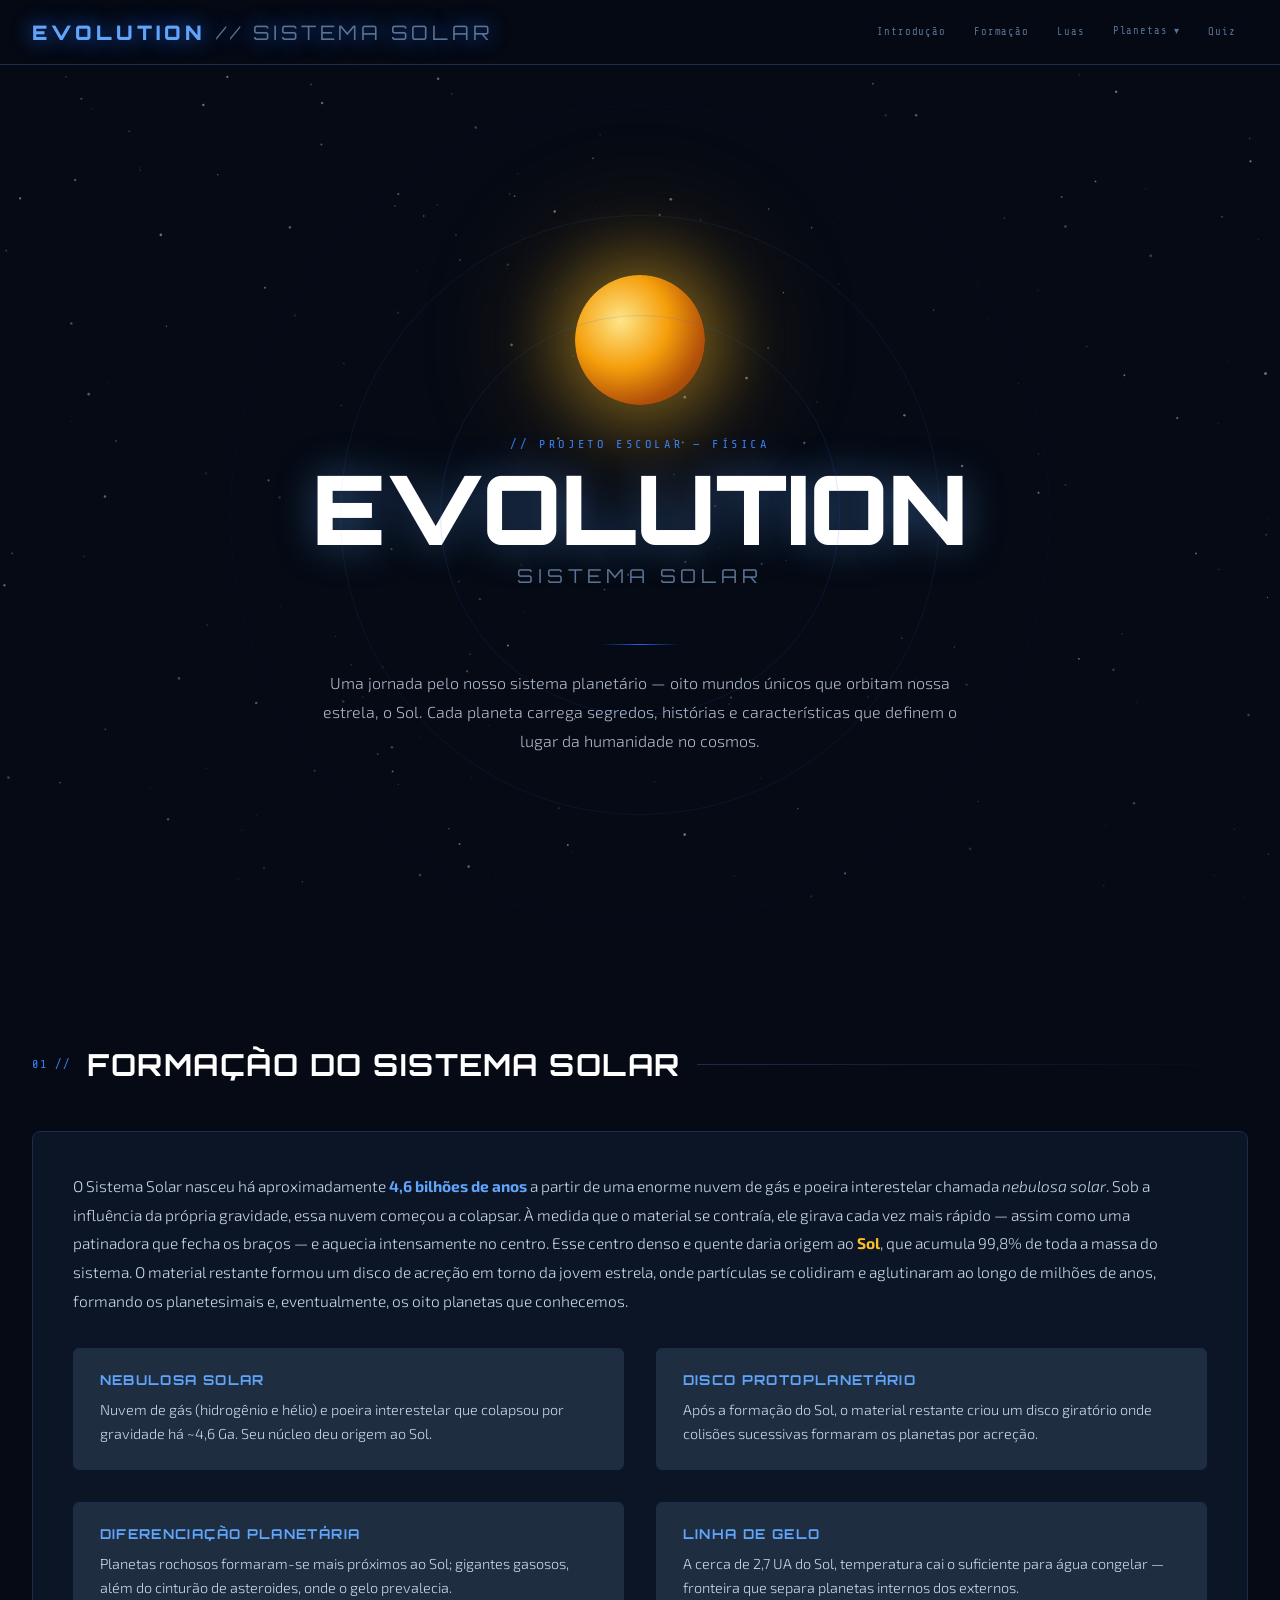
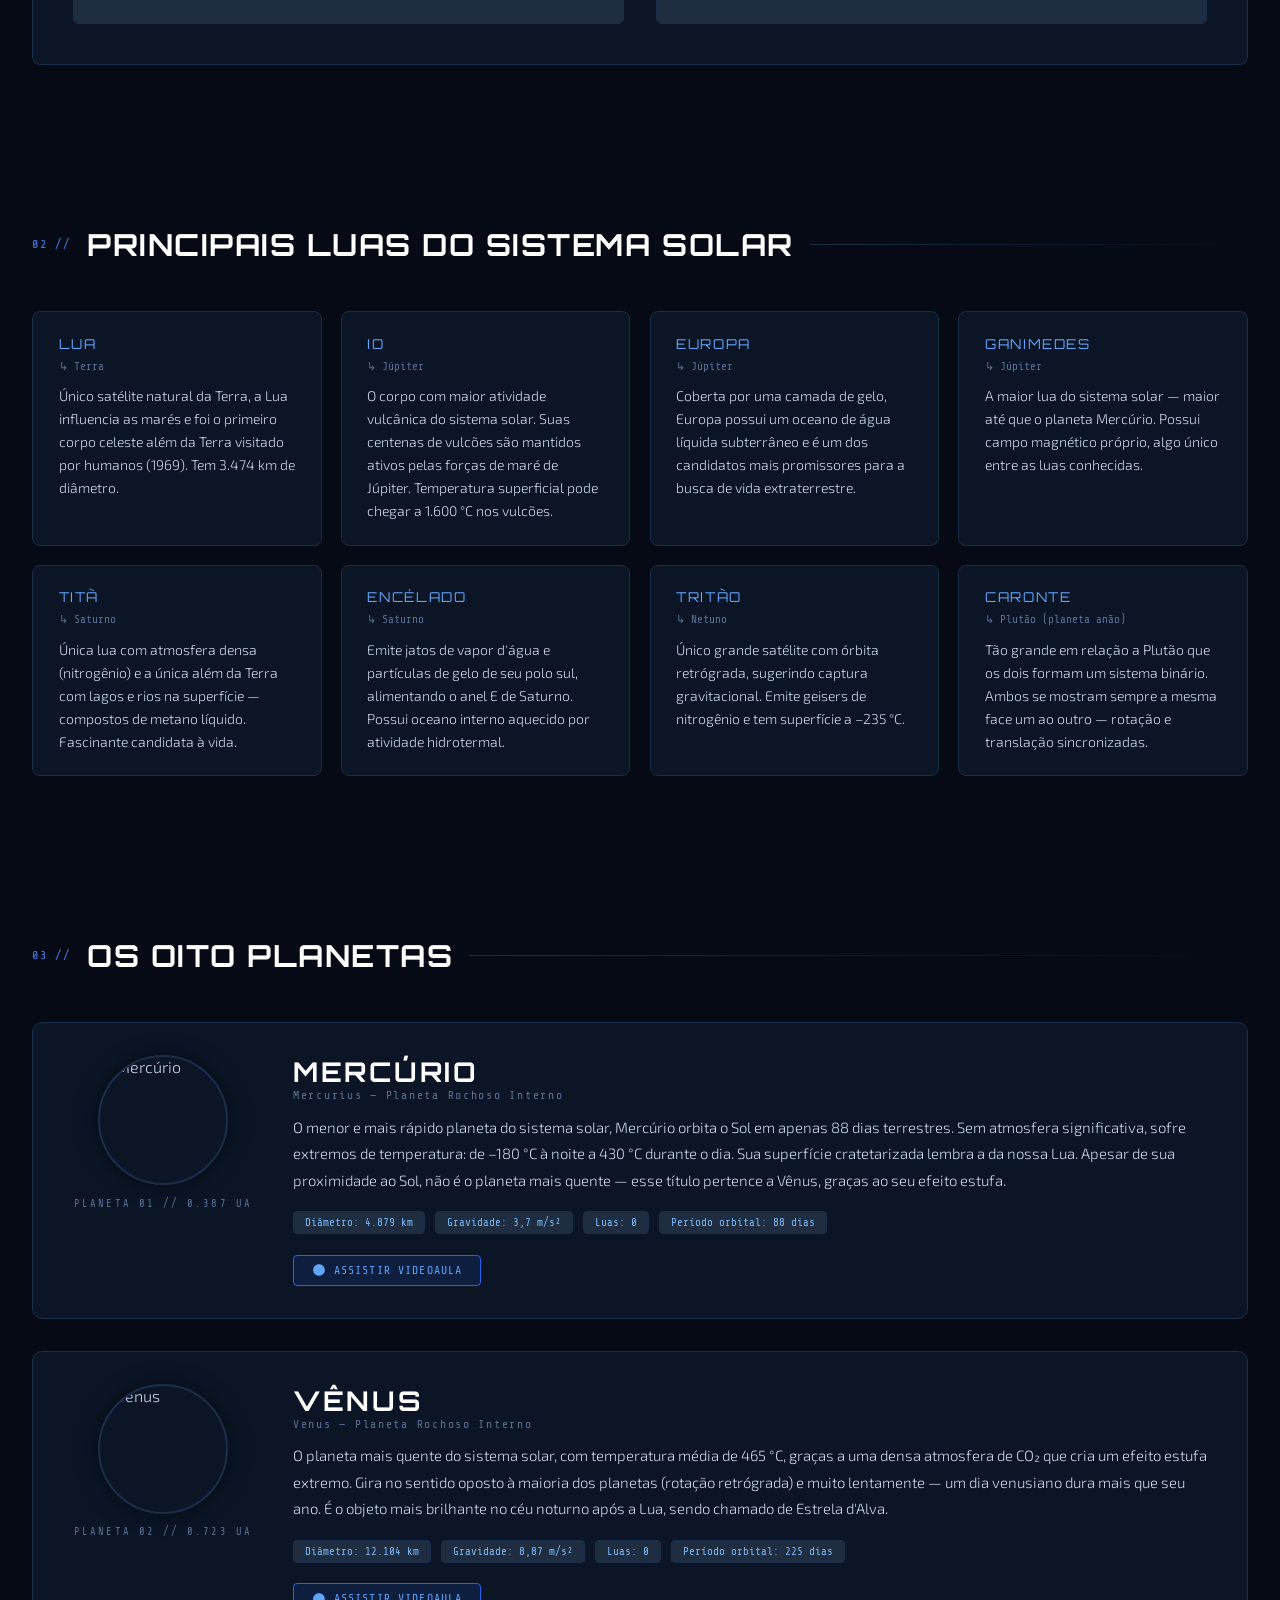
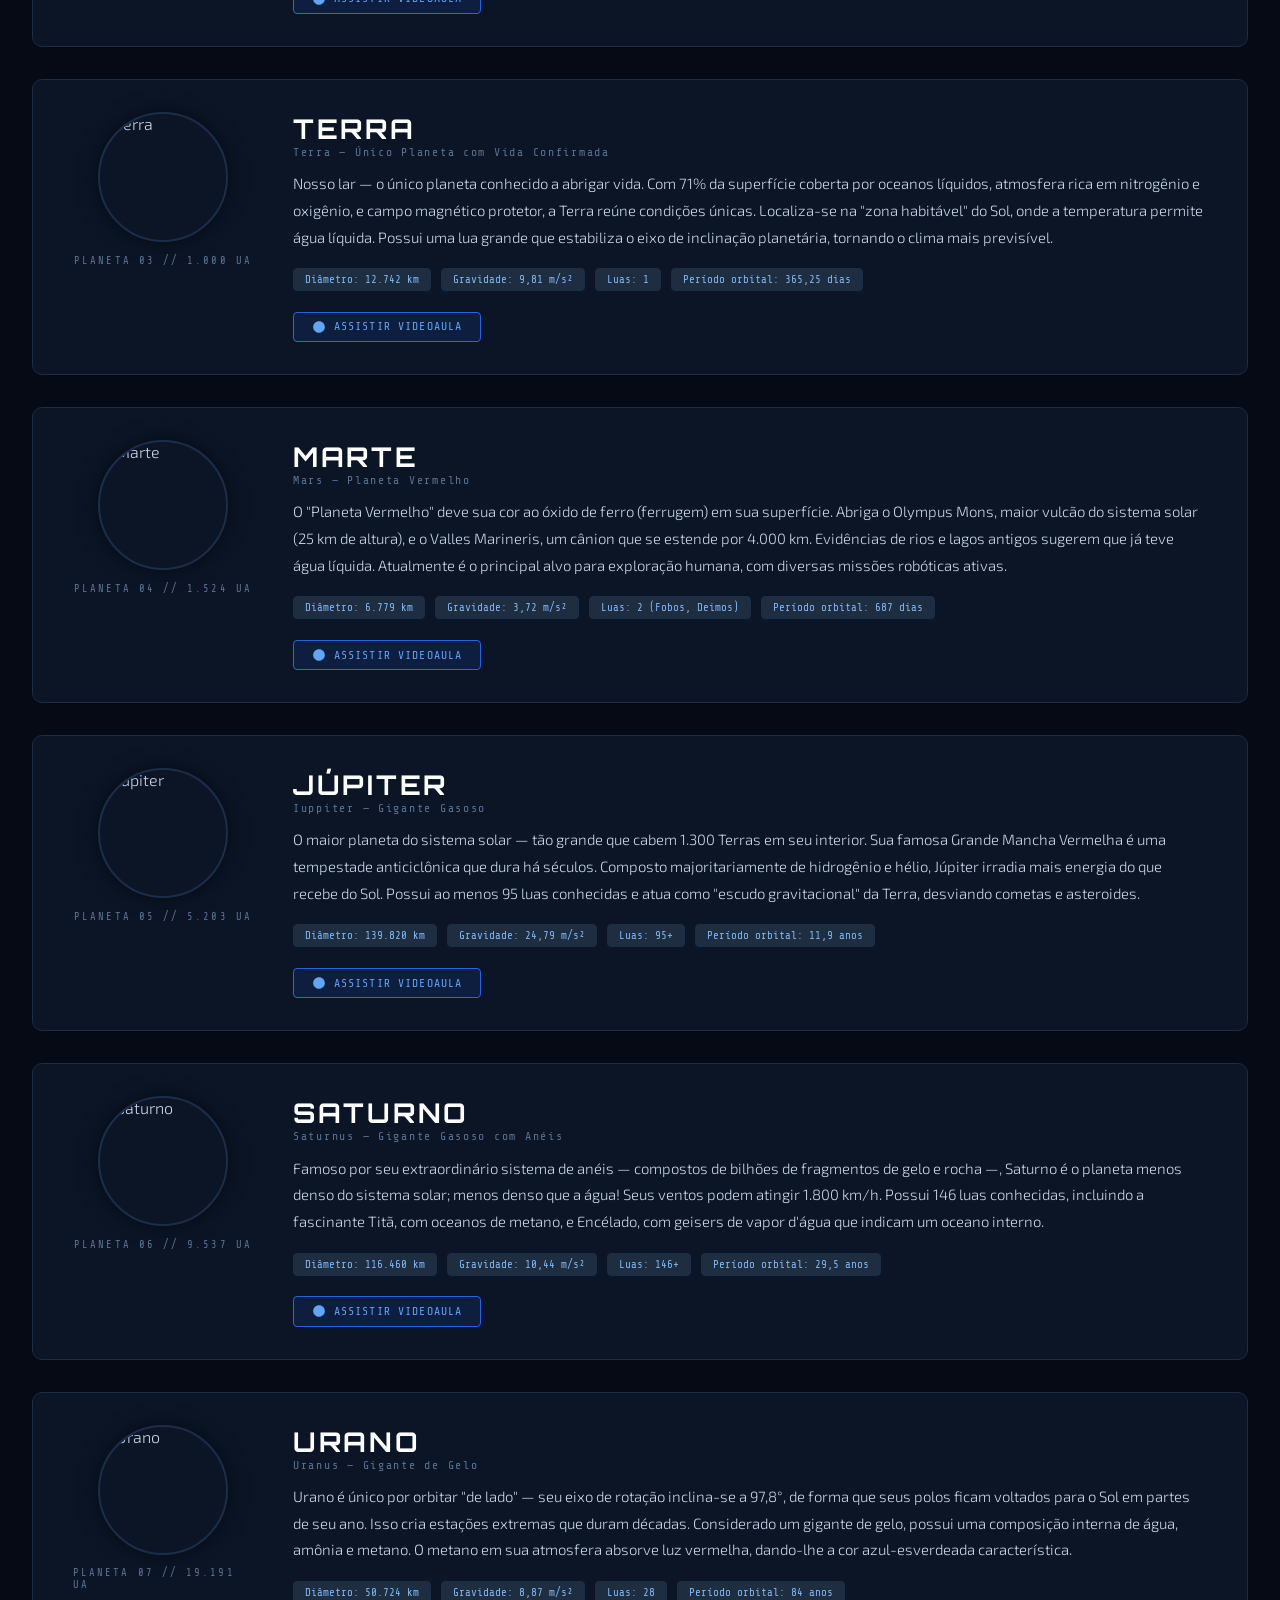
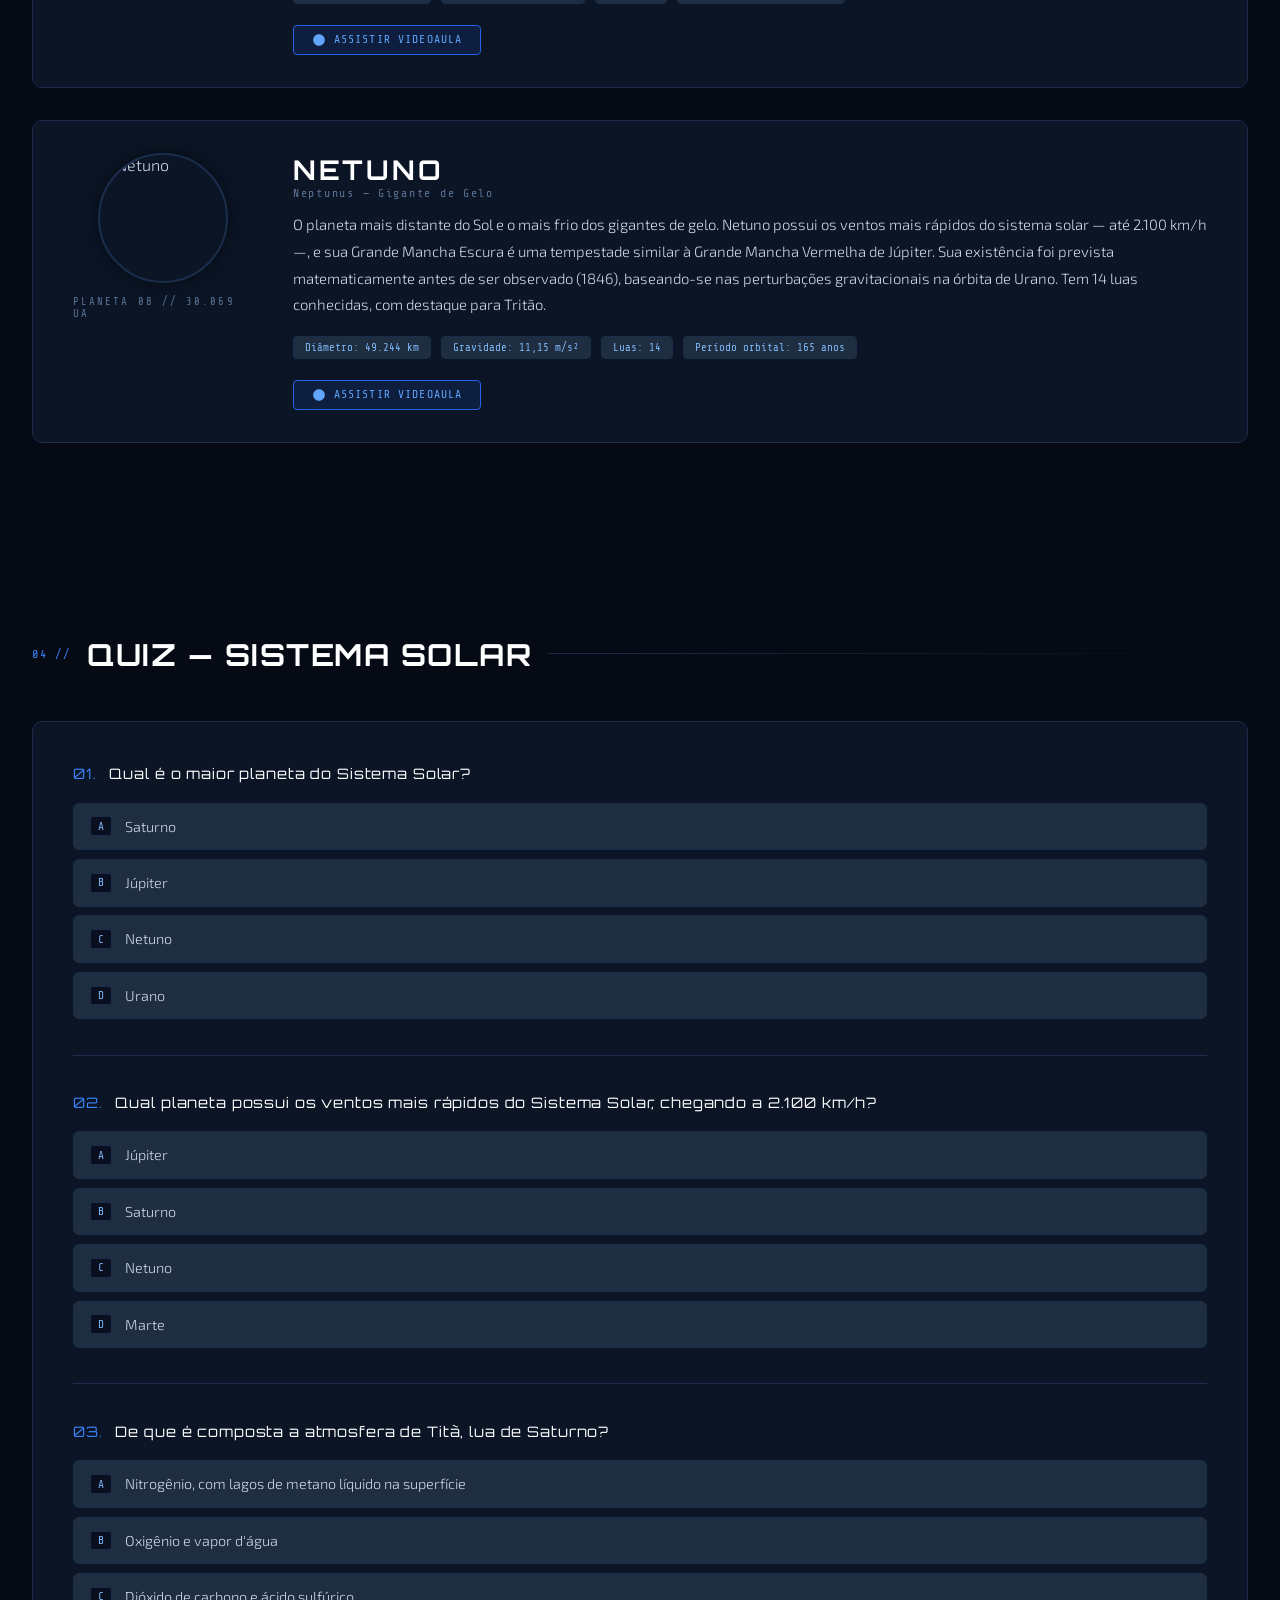
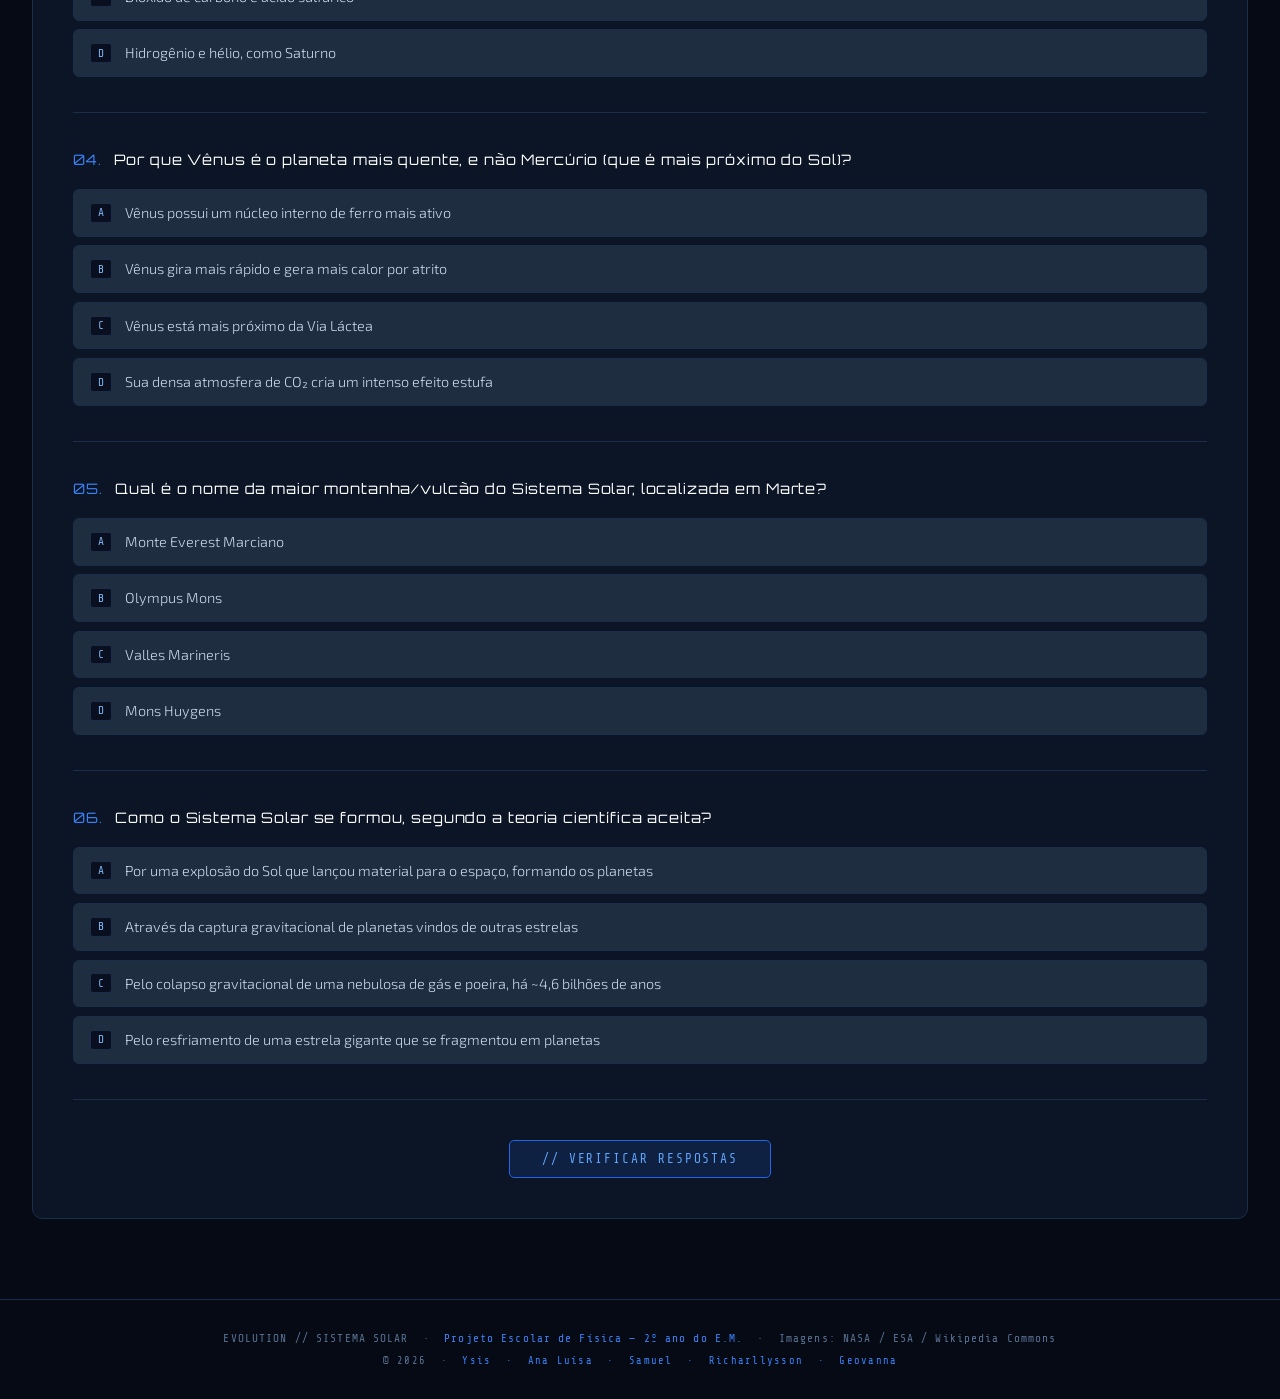
==== commit 08e3bb8d: "index.html" ====
--- a/index.html
+++ b/index.html
@@ -7,18 +7,742 @@
   <link rel="icon" type="image/png" href="favicon.png">
   <link rel="preconnect" href="https://fonts.googleapis.com">
   <link href="https://fonts.googleapis.com/css2?family=Share+Tech+Mono&family=Orbitron:wght@400;600;700;900&family=Exo+2:wght@300;400;600&display=swap" rel="stylesheet">
-  <link rel="stylesheet" href="style.css">
+  <style>
+/* ═══════════════════════════════════════════════
+   EVOLUTION — Sistema Solar
+   Folha de Estilos Principal
+   style.css
+═══════════════════════════════════════════════ */
+
+/* ── VARIÁVEIS DE COR ── */
+:root {
+  --bg:        #050a14;
+  --bg2:       #090f1e;
+  --panel:     #0b1526;
+  --border:    #1a2d4a;
+  --accent:    #2563eb;
+  --accent2:   #3b82f6;
+  --glow:      #60a5fa;
+  --text:      #c9d6e8;
+  --text-dim:  #5a7394;
+  --text-mono: #7eb8f7;
+  --gray1:     #1e2d40;
+  --gray2:     #2a3f5a;
+}
+
+/* ── RESET ── */
+*, *::before, *::after {
+  box-sizing: border-box;
+  margin: 0;
+  padding: 0;
+}
+
+html { scroll-behavior: smooth; }
+
+body {
+  background: var(--bg);
+  color: var(--text);
+  font-family: 'Exo 2', sans-serif;
+  font-weight: 300;
+  overflow-x: hidden;
+}
+
+/* ══════════════════════════════════════════════
+   STARFIELD
+══════════════════════════════════════════════ */
+#stars {
+  position: fixed;
+  inset: 0;
+  z-index: 0;
+  background: var(--bg);
+  pointer-events: none;
+}
+
+.star {
+  position: absolute;
+  border-radius: 50%;
+  background: white;
+  animation: twinkle var(--d) ease-in-out infinite;
+}
+
+@keyframes twinkle {
+  0%, 100% { opacity: var(--op); transform: scale(1); }
+  50%       { opacity: calc(var(--op) * 0.2); transform: scale(0.6); }
+}
+
+/* ══════════════════════════════════════════════
+   LAYOUT GERAL
+══════════════════════════════════════════════ */
+.wrapper { position: relative; z-index: 1; }
+
+/* ══════════════════════════════════════════════
+   HEADER / NAVEGAÇÃO
+══════════════════════════════════════════════ */
+header {
+  position: sticky;
+  top: 0;
+  z-index: 100;
+  background: rgba(5, 10, 20, 0.88);
+  backdrop-filter: blur(14px);
+  border-bottom: 1px solid var(--border);
+}
+
+.header-inner {
+  max-width: 1300px;
+  margin: 0 auto;
+  display: flex;
+  align-items: center;
+  padding: 0 2rem;
+  gap: 1.5rem;
+  height: 64px;
+}
+
+.logo {
+  font-family: 'Orbitron', monospace;
+  font-weight: 900;
+  font-size: 1.25rem;
+  letter-spacing: .2em;
+  color: var(--glow);
+  white-space: nowrap;
+  text-shadow: 0 0 20px var(--accent);
+  flex-shrink: 0;
+}
+
+.logo span {
+  color: var(--text-dim);
+  font-weight: 400;
+}
+
+nav {
+  display: flex;
+  flex-wrap: wrap;
+  gap: .25rem;
+  flex: 1;
+  justify-content: flex-end;
+}
+
+nav a {
+  font-family: 'Share Tech Mono', monospace;
+  font-size: .65rem;
+  letter-spacing: .08em;
+  color: var(--text-dim);
+  text-decoration: none;
+  padding: .4rem .7rem;
+  border: 1px solid transparent;
+  border-radius: 3px;
+  transition: all .2s;
+  white-space: nowrap;
+}
+
+nav a:hover,
+nav a.active {
+  color: var(--glow);
+  border-color: var(--accent);
+  background: rgba(37, 99, 235, .12);
+  text-shadow: 0 0 10px var(--glow);
+}
+
+/* ── Dropdown Planetas ── */
+.nav-dropdown { position: relative; }
+
+.nav-dropdown-menu {
+  display: none;
+  position: absolute;
+  top: calc(100% + 6px);
+  right: 0;
+  background: rgba(9, 15, 30, .97);
+  border: 1px solid var(--border);
+  border-radius: 6px;
+  min-width: 140px;
+  overflow: hidden;
+  z-index: 200;
+  box-shadow: 0 8px 30px rgba(0, 0, 0, .5);
+}
+
+.nav-dropdown:hover .nav-dropdown-menu,
+.nav-dropdown:focus-within .nav-dropdown-menu {
+  display: flex;
+  flex-direction: column;
+}
+
+.nav-dropdown-menu a {
+  padding: .5rem .9rem;
+  border: none;
+  border-radius: 0;
+  border-bottom: 1px solid var(--border);
+  font-size: .65rem;
+}
+
+.nav-dropdown-menu a:last-child { border-bottom: none; }
+
+/* ── Mobile: centralizar botões ── */
+@media (max-width: 768px) {
+  .header-inner {
+    flex-direction: column;
+    height: auto;
+    padding: .8rem 1rem;
+    gap: .6rem;
+  }
+  nav { justify-content: center; flex-wrap: wrap; }
+  .nav-dropdown-menu {
+    right: auto;
+    left: 50%;
+    transform: translateX(-50%);
+  }
+}
+
+/* ══════════════════════════════════════════════
+   HERO / INTRODUÇÃO
+══════════════════════════════════════════════ */
+#intro {
+  min-height: 100vh;
+  display: flex;
+  flex-direction: column;
+  align-items: center;
+  justify-content: center;
+  text-align: center;
+  padding: 4rem 2rem;
+  position: relative;
+  overflow: hidden;
+}
+
+.hero-ring {
+  position: absolute;
+  border-radius: 50%;
+  border: 1px solid rgba(37, 99, 235, .15);
+  animation: rotateRing linear infinite;
+  pointer-events: none;
+}
+
+.hero-ring:nth-child(1) { width: 400px; height: 400px; animation-duration: 40s; }
+.hero-ring:nth-child(2) { width: 600px; height: 600px; animation-duration: 60s; animation-direction: reverse; border-color: rgba(96, 165, 250, .08); }
+.hero-ring:nth-child(3) { width: 820px; height: 820px; animation-duration: 90s; border-color: rgba(37, 99, 235, .06); }
+
+@keyframes rotateRing { to { transform: rotate(360deg); } }
+
+.sun-orb {
+  width: 130px;
+  height: 130px;
+  border-radius: 50%;
+  background: radial-gradient(circle at 35% 35%, #fde68a, #f59e0b 40%, #b45309 70%, #78350f);
+  box-shadow: 0 0 60px 20px rgba(251, 191, 36, .35), 0 0 120px 50px rgba(245, 158, 11, .15);
+  margin-bottom: 2rem;
+  animation: pulse 4s ease-in-out infinite;
+  flex-shrink: 0;
+}
+
+@keyframes pulse {
+  0%, 100% { box-shadow: 0 0 60px 20px rgba(251, 191, 36, .35), 0 0 120px 50px rgba(245, 158, 11, .15); }
+  50%       { box-shadow: 0 0 80px 30px rgba(251, 191, 36, .5),  0 0 160px 70px rgba(245, 158, 11, .25); }
+}
+
+.hero-label {
+  font-family: 'Share Tech Mono', monospace;
+  font-size: .75rem;
+  letter-spacing: .3em;
+  color: var(--accent2);
+  margin-bottom: .8rem;
+}
+
+.hero-title {
+  font-family: 'Orbitron', monospace;
+  font-weight: 900;
+  font-size: clamp(2.8rem, 8vw, 6rem);
+  line-height: .95;
+  color: #fff;
+  text-shadow: 0 0 40px rgba(96, 165, 250, .4);
+  margin-bottom: .6rem;
+}
+
+.hero-sub {
+  font-family: 'Orbitron', monospace;
+  font-weight: 400;
+  font-size: clamp(.9rem, 2vw, 1.2rem);
+  letter-spacing: .25em;
+  color: var(--text-dim);
+  margin-bottom: 2rem;
+}
+
+.hero-desc {
+  max-width: 640px;
+  font-size: 1rem;
+  line-height: 1.8;
+  color: var(--text);
+  opacity: .85;
+}
+
+.divider {
+  width: 80px;
+  height: 1px;
+  background: linear-gradient(90deg, transparent, var(--accent), transparent);
+  margin: 1.5rem auto;
+}
+
+/* ══════════════════════════════════════════════
+   SEÇÕES GENÉRICAS
+══════════════════════════════════════════════ */
+section {
+  padding: 5rem 2rem;
+  max-width: 1300px;
+  margin: 0 auto;
+}
+
+.section-header {
+  display: flex;
+  align-items: center;
+  gap: 1rem;
+  margin-bottom: 3rem;
+}
+
+.section-num {
+  font-family: 'Share Tech Mono', monospace;
+  font-size: .75rem;
+  color: var(--accent2);
+  letter-spacing: .15em;
+}
+
+.section-title {
+  font-family: 'Orbitron', monospace;
+  font-weight: 700;
+  font-size: clamp(1.3rem, 3vw, 1.9rem);
+  color: #fff;
+  letter-spacing: .05em;
+}
+
+.section-line {
+  flex: 1;
+  height: 1px;
+  background: linear-gradient(90deg, var(--border), transparent);
+}
+
+/* ══════════════════════════════════════════════
+   SEÇÃO: FORMAÇÃO
+══════════════════════════════════════════════ */
+#formacao .content-box {
+  background: var(--panel);
+  border: 1px solid var(--border);
+  border-radius: 8px;
+  padding: 2.5rem;
+  display: grid;
+  grid-template-columns: 1fr 1fr;
+  gap: 2rem;
+}
+
+@media (max-width: 700px) {
+  #formacao .content-box { grid-template-columns: 1fr; }
+}
+
+.fact-card {
+  background: var(--gray1);
+  border: 1px solid var(--border);
+  border-radius: 6px;
+  padding: 1.4rem 1.6rem;
+}
+
+.fact-card h3 {
+  font-family: 'Orbitron', monospace;
+  font-size: .85rem;
+  color: var(--glow);
+  letter-spacing: .1em;
+  margin-bottom: .6rem;
+}
+
+.fact-card p {
+  font-size: .9rem;
+  line-height: 1.7;
+  color: var(--text);
+}
+
+.formation-text {
+  grid-column: 1 / -1;
+  font-size: .97rem;
+  line-height: 1.85;
+  color: var(--text);
+}
+
+/* ══════════════════════════════════════════════
+   SEÇÃO: LUAS
+══════════════════════════════════════════════ */
+#luas .moons-grid {
+  display: grid;
+  grid-template-columns: repeat(auto-fill, minmax(240px, 1fr));
+  gap: 1.2rem;
+}
+
+.moon-card {
+  background: var(--panel);
+  border: 1px solid var(--border);
+  border-radius: 8px;
+  padding: 1.4rem 1.6rem;
+  position: relative;
+  overflow: hidden;
+  transition: border-color .3s, transform .3s;
+}
+
+.moon-card::before {
+  content: '';
+  position: absolute;
+  top: 0; left: 0; right: 0;
+  height: 2px;
+  background: linear-gradient(90deg, transparent, var(--accent), transparent);
+  opacity: 0;
+  transition: opacity .3s;
+}
+
+.moon-card:hover { border-color: var(--accent2); transform: translateY(-3px); }
+.moon-card:hover::before { opacity: 1; }
+
+.moon-name {
+  font-family: 'Orbitron', monospace;
+  font-size: .85rem;
+  color: var(--glow);
+  letter-spacing: .12em;
+  margin-bottom: .5rem;
+}
+
+.moon-planet {
+  font-family: 'Share Tech Mono', monospace;
+  font-size: .7rem;
+  color: var(--text-dim);
+  margin-bottom: .7rem;
+}
+
+.moon-desc {
+  font-size: .875rem;
+  line-height: 1.65;
+  color: var(--text);
+}
+
+/* ══════════════════════════════════════════════
+   SEÇÃO: PLANETAS
+══════════════════════════════════════════════ */
+.planet-card {
+  background: var(--panel);
+  border: 1px solid var(--border);
+  border-radius: 10px;
+  padding: 2rem 2.5rem;
+  display: grid;
+  grid-template-columns: 180px 1fr;
+  gap: 2.5rem;
+  margin-bottom: 2rem;
+  transition: border-color .3s, box-shadow .3s;
+  position: relative;
+  overflow: hidden;
+}
+
+.planet-card::after {
+  content: '';
+  position: absolute;
+  inset: 0;
+  background: radial-gradient(ellipse at var(--mx, 50%) var(--my, 50%), rgba(37, 99, 235, .06), transparent 60%);
+  pointer-events: none;
+  opacity: 0;
+  transition: opacity .4s;
+}
+
+.planet-card:hover { border-color: var(--accent2); box-shadow: 0 0 30px rgba(37, 99, 235, .12); }
+.planet-card:hover::after { opacity: 1; }
+
+@media (max-width: 680px) {
+  .planet-card { grid-template-columns: 1fr; text-align: center; }
+  .planet-visual { margin: 0 auto; }
+}
+
+.planet-visual {
+  display: flex;
+  flex-direction: column;
+  align-items: center;
+  gap: .8rem;
+}
+
+.planet-img {
+  width: 130px;
+  height: 130px;
+  object-fit: cover;
+  border-radius: 50%;
+  border: 2px solid var(--border);
+  box-shadow: 0 0 20px rgba(0, 0, 0, .5);
+  transition: transform .5s, box-shadow .5s;
+}
+
+.planet-card:hover .planet-img {
+  transform: rotate(10deg) scale(1.06);
+  box-shadow: 0 0 30px rgba(96, 165, 250, .25);
+}
+
+.planet-num {
+  font-family: 'Share Tech Mono', monospace;
+  font-size: .65rem;
+  color: var(--text-dim);
+  letter-spacing: .2em;
+}
+
+.planet-info {
+  display: flex;
+  flex-direction: column;
+  justify-content: center;
+  gap: .7rem;
+}
+
+.planet-name {
+  font-family: 'Orbitron', monospace;
+  font-weight: 700;
+  font-size: clamp(1.2rem, 2.5vw, 1.7rem);
+  color: #fff;
+  letter-spacing: .1em;
+}
+
+.planet-latin {
+  font-family: 'Share Tech Mono', monospace;
+  font-size: .72rem;
+  color: var(--text-dim);
+  letter-spacing: .15em;
+}
+
+.planet-desc {
+  font-size: .93rem;
+  line-height: 1.8;
+  color: var(--text);
+}
+
+.planet-stats {
+  display: flex;
+  flex-wrap: wrap;
+  gap: .6rem;
+  margin-top: .4rem;
+}
+
+.stat {
+  font-family: 'Share Tech Mono', monospace;
+  font-size: .68rem;
+  background: var(--gray1);
+  border: 1px solid var(--border);
+  border-radius: 4px;
+  padding: .25rem .7rem;
+  color: var(--text-mono);
+}
+
+.video-btn {
+  display: inline-flex;
+  align-items: center;
+  gap: .5rem;
+  font-family: 'Share Tech Mono', monospace;
+  font-size: .72rem;
+  letter-spacing: .1em;
+  color: var(--glow);
+  background: rgba(37, 99, 235, .12);
+  border: 1px solid var(--accent);
+  border-radius: 4px;
+  padding: .45rem 1.1rem;
+  text-decoration: none;
+  margin-top: .6rem;
+  transition: background .2s, box-shadow .2s;
+  width: fit-content;
+}
+
+.video-btn:hover {
+  background: rgba(37, 99, 235, .28);
+  box-shadow: 0 0 12px rgba(96, 165, 250, .3);
+}
+
+.video-btn svg { width: 14px; height: 14px; fill: currentColor; }
+
+/* ══════════════════════════════════════════════
+   SEÇÃO: QUIZ
+══════════════════════════════════════════════ */
+#quiz {
+  padding: 5rem 2rem;
+  max-width: 1300px;
+  margin: 0 auto;
+}
+
+.quiz-container {
+  background: var(--panel);
+  border: 1px solid var(--border);
+  border-radius: 10px;
+  padding: 2.5rem;
+}
+
+.quiz-q {
+  margin-bottom: 2.2rem;
+  padding-bottom: 2.2rem;
+  border-bottom: 1px solid var(--border);
+}
+
+.quiz-q:last-of-type { border-bottom: none; margin-bottom: 0; }
+
+.quiz-question {
+  font-family: 'Orbitron', monospace;
+  font-size: .9rem;
+  color: #fff;
+  letter-spacing: .06em;
+  margin-bottom: 1.1rem;
+  line-height: 1.6;
+}
+
+.quiz-question span {
+  color: var(--accent2);
+  margin-right: .5rem;
+}
+
+.quiz-options {
+  display: flex;
+  flex-direction: column;
+  gap: .55rem;
+}
+
+.quiz-option {
+  display: flex;
+  align-items: center;
+  gap: .8rem;
+  background: var(--gray1);
+  border: 1px solid var(--border);
+  border-radius: 6px;
+  padding: .75rem 1rem;
+  cursor: pointer;
+  transition: background .2s, border-color .2s;
+  user-select: none;
+}
+
+.quiz-option:hover { background: var(--gray2); border-color: var(--accent); }
+.quiz-option input[type="radio"] { display: none; }
+
+.quiz-option .opt-letter {
+  font-family: 'Share Tech Mono', monospace;
+  font-size: .7rem;
+  color: var(--text-mono);
+  background: var(--bg2);
+  border: 1px solid var(--border);
+  border-radius: 3px;
+  padding: .15rem .45rem;
+  flex-shrink: 0;
+  transition: background .2s, color .2s;
+}
+
+.quiz-option .opt-text {
+  font-size: .9rem;
+  color: var(--text);
+  line-height: 1.5;
+}
+
+/* ── Estados de resultado ── */
+.quiz-option.correct {
+  background: rgba(34, 197, 94, .15) !important;
+  border-color: #22c55e !important;
+}
+
+.quiz-option.correct .opt-letter {
+  background: #22c55e;
+  color: #000;
+  border-color: #22c55e;
+}
+
+.quiz-option.wrong {
+  background: rgba(239, 68, 68, .15) !important;
+  border-color: #ef4444 !important;
+}
+
+.quiz-option.wrong .opt-letter {
+  background: #ef4444;
+  color: #fff;
+  border-color: #ef4444;
+}
+
+.quiz-option.disabled { cursor: default; pointer-events: none; }
+
+.quiz-submit {
+  display: flex;
+  justify-content: center;
+  margin-top: 2.5rem;
+  gap: 1.2rem;
+  flex-wrap: wrap;
+}
+
+.btn-quiz {
+  font-family: 'Share Tech Mono', monospace;
+  font-size: .8rem;
+  letter-spacing: .15em;
+  background: rgba(37, 99, 235, .15);
+  border: 1px solid var(--accent);
+  color: var(--glow);
+  border-radius: 5px;
+  padding: .7rem 2rem;
+  cursor: pointer;
+  transition: background .2s, box-shadow .2s;
+}
+
+.btn-quiz:hover {
+  background: rgba(37, 99, 235, .35);
+  box-shadow: 0 0 16px rgba(96, 165, 250, .3);
+}
+
+.quiz-score {
+  display: none;
+  text-align: center;
+  margin-top: 1.8rem;
+  font-family: 'Orbitron', monospace;
+  font-size: 1.1rem;
+  color: var(--glow);
+  letter-spacing: .1em;
+}
+
+.quiz-score .score-num {
+  font-size: 2rem;
+  font-weight: 900;
+  display: block;
+  color: #fff;
+}
+
+/* ══════════════════════════════════════════════
+   FOOTER
+══════════════════════════════════════════════ */
+footer {
+  border-top: 1px solid var(--border);
+  text-align: center;
+  padding: 2rem;
+  font-family: 'Share Tech Mono', monospace;
+  font-size: .7rem;
+  color: var(--text-dim);
+  letter-spacing: .1em;
+}
+
+footer span { color: var(--accent2); }
+
+.footer-credits {
+  margin-top: .6rem;
+  font-size: .65rem;
+  letter-spacing: .12em;
+  color: var(--text-dim);
+}
+
+/* ══════════════════════════════════════════════
+   SCROLLBAR CUSTOMIZADA
+══════════════════════════════════════════════ */
+::-webkit-scrollbar { width: 6px; }
+::-webkit-scrollbar-track { background: var(--bg); }
+::-webkit-scrollbar-thumb { background: var(--gray2); border-radius: 3px; }
+
+/* ══════════════════════════════════════════════
+   ANIMAÇÃO DE ENTRADA (FADE-IN)
+══════════════════════════════════════════════ */
+.fade-in {
+  opacity: 0;
+  transform: translateY(24px);
+  transition: opacity .7s, transform .7s;
+}
+
+.fade-in.visible {
+  opacity: 1;
+  transform: none;
+}
+  </style>
 </head>
 <body>
 
-<!-- STARFIELD -->
 <canvas id="stars"></canvas>
 
 <div class="wrapper">
 
-  <!-- ══════════════════════════════════════
-       HEADER / NAVEGAÇÃO
-  ══════════════════════════════════════ -->
   <header>
     <div class="header-inner">
       <div class="logo">EVOLUTION <span>// SISTEMA SOLAR</span></div>
@@ -44,9 +768,6 @@
     </div>
   </header>
 
-  <!-- ══════════════════════════════════════
-       HERO / INTRODUÇÃO
-  ══════════════════════════════════════ -->
   <div id="intro">
     <div class="hero-ring"></div>
     <div class="hero-ring"></div>
@@ -63,16 +784,13 @@
     </p>
   </div>
 
-  <!-- ══════════════════════════════════════
-       SEÇÃO 01 — FORMAÇÃO
-  ══════════════════════════════════════ -->
+  <!-- SEÇÃO 01 — FORMAÇÃO -->
   <section id="formacao">
     <div class="section-header fade-in">
       <div class="section-num">01 //</div>
       <h2 class="section-title">FORMAÇÃO DO SISTEMA SOLAR</h2>
       <div class="section-line"></div>
     </div>
-
     <div class="content-box fade-in">
       <p class="formation-text">
         O Sistema Solar nasceu há aproximadamente <strong style="color:var(--glow)">4,6 bilhões de anos</strong>
@@ -84,22 +802,18 @@
         de acreção em torno da jovem estrela, onde partículas se colidiram e aglutinaram ao longo
         de milhões de anos, formando os planetesimais e, eventualmente, os oito planetas que conhecemos.
       </p>
-
       <div class="fact-card">
         <h3>NEBULOSA SOLAR</h3>
         <p>Nuvem de gás (hidrogênio e hélio) e poeira interestelar que colapsou por gravidade há ~4,6 Ga. Seu núcleo deu origem ao Sol.</p>
       </div>
-
       <div class="fact-card">
         <h3>DISCO PROTOPLANETÁRIO</h3>
         <p>Após a formação do Sol, o material restante criou um disco giratório onde colisões sucessivas formaram os planetas por acreção.</p>
       </div>
-
       <div class="fact-card">
         <h3>DIFERENCIAÇÃO PLANETÁRIA</h3>
         <p>Planetas rochosos formaram-se mais próximos ao Sol; gigantes gasosos, além do cinturão de asteroides, onde o gelo prevalecia.</p>
       </div>
-
       <div class="fact-card">
         <h3>LINHA DE GELO</h3>
         <p>A cerca de 2,7 UA do Sol, temperatura cai o suficiente para água congelar — fronteira que separa planetas internos dos externos.</p>
@@ -107,72 +821,58 @@
     </div>
   </section>
 
-  <!-- ══════════════════════════════════════
-       SEÇÃO 02 — LUAS
-  ══════════════════════════════════════ -->
+  <!-- SEÇÃO 02 — LUAS -->
   <section id="luas">
     <div class="section-header fade-in">
       <div class="section-num">02 //</div>
       <h2 class="section-title">PRINCIPAIS LUAS DO SISTEMA SOLAR</h2>
       <div class="section-line"></div>
     </div>
-
     <div class="moons-grid">
-
       <div class="moon-card fade-in">
         <div class="moon-name">LUA</div>
         <div class="moon-planet">↳ Terra</div>
         <p class="moon-desc">Único satélite natural da Terra, a Lua influencia as marés e foi o primeiro corpo celeste além da Terra visitado por humanos (1969). Tem 3.474 km de diâmetro.</p>
       </div>
-
       <div class="moon-card fade-in">
         <div class="moon-name">IO</div>
         <div class="moon-planet">↳ Júpiter</div>
         <p class="moon-desc">O corpo com maior atividade vulcânica do sistema solar. Suas centenas de vulcões são mantidos ativos pelas forças de maré de Júpiter. Temperatura superficial pode chegar a 1.600 °C nos vulcões.</p>
       </div>
-
       <div class="moon-card fade-in">
         <div class="moon-name">EUROPA</div>
         <div class="moon-planet">↳ Júpiter</div>
         <p class="moon-desc">Coberta por uma camada de gelo, Europa possui um oceano de água líquida subterrâneo e é um dos candidatos mais promissores para a busca de vida extraterrestre.</p>
       </div>
-
       <div class="moon-card fade-in">
         <div class="moon-name">GANIMEDES</div>
         <div class="moon-planet">↳ Júpiter</div>
         <p class="moon-desc">A maior lua do sistema solar — maior até que o planeta Mercúrio. Possui campo magnético próprio, algo único entre as luas conhecidas.</p>
       </div>
-
       <div class="moon-card fade-in">
         <div class="moon-name">TITÃ</div>
         <div class="moon-planet">↳ Saturno</div>
         <p class="moon-desc">Única lua com atmosfera densa (nitrogênio) e a única além da Terra com lagos e rios na superfície — compostos de metano líquido. Fascinante candidata à vida.</p>
       </div>
-
       <div class="moon-card fade-in">
         <div class="moon-name">ENCÉLADO</div>
         <div class="moon-planet">↳ Saturno</div>
         <p class="moon-desc">Emite jatos de vapor d'água e partículas de gelo de seu polo sul, alimentando o anel E de Saturno. Possui oceano interno aquecido por atividade hidrotermal.</p>
       </div>
-
       <div class="moon-card fade-in">
         <div class="moon-name">TRITÃO</div>
         <div class="moon-planet">↳ Netuno</div>
         <p class="moon-desc">Único grande satélite com órbita retrógrada, sugerindo captura gravitacional. Emite geisers de nitrogênio e tem superfície a –235 °C.</p>
       </div>
-
       <div class="moon-card fade-in">
         <div class="moon-name">CARONTE</div>
         <div class="moon-planet">↳ Plutão (planeta anão)</div>
         <p class="moon-desc">Tão grande em relação a Plutão que os dois formam um sistema binário. Ambos se mostram sempre a mesma face um ao outro — rotação e translação sincronizadas.</p>
       </div>
-
     </div>
   </section>
 
-  <!-- ══════════════════════════════════════
-       SEÇÃO 03 — OS OITO PLANETAS
-  ══════════════════════════════════════ -->
+  <!-- SEÇÃO 03 — PLANETAS -->
   <section id="planetas-section">
     <div class="section-header fade-in">
       <div class="section-num">03 //</div>
@@ -180,280 +880,137 @@
       <div class="section-line"></div>
     </div>
 
-    <!-- MERCÚRIO -->
     <div class="planet-card fade-in" id="mercurio">
       <div class="planet-visual">
-        <img class="planet-img"
-          src="https://upload.wikimedia.org/wikipedia/commons/thumb/4/4a/Mercury_in_true_color.jpg/600px-Mercury_in_true_color.jpg"
-          alt="Mercúrio">
+        <img class="planet-img" src="https://upload.wikimedia.org/wikipedia/commons/thumb/4/4a/Mercury_in_true_color.jpg/600px-Mercury_in_true_color.jpg" alt="Mercúrio">
         <div class="planet-num">PLANETA 01 // 0.387 UA</div>
       </div>
       <div class="planet-info">
-        <div>
-          <div class="planet-name">MERCÚRIO</div>
-          <div class="planet-latin">Mercurius — Planeta Rochoso Interno</div>
-        </div>
-        <p class="planet-desc">
-          O menor e mais rápido planeta do sistema solar, Mercúrio orbita o Sol em apenas 88 dias terrestres.
-          Sem atmosfera significativa, sofre extremos de temperatura: de –180 °C à noite a 430 °C durante o dia.
-          Sua superfície cratetarizada lembra a da nossa Lua. Apesar de sua proximidade ao Sol, não é o planeta
-          mais quente — esse título pertence a Vênus, graças ao seu efeito estufa.
-        </p>
+        <div><div class="planet-name">MERCÚRIO</div><div class="planet-latin">Mercurius — Planeta Rochoso Interno</div></div>
+        <p class="planet-desc">O menor e mais rápido planeta do sistema solar, Mercúrio orbita o Sol em apenas 88 dias terrestres. Sem atmosfera significativa, sofre extremos de temperatura: de –180 °C à noite a 430 °C durante o dia. Sua superfície cratetarizada lembra a da nossa Lua. Apesar de sua proximidade ao Sol, não é o planeta mais quente — esse título pertence a Vênus, graças ao seu efeito estufa.</p>
         <div class="planet-stats">
-          <span class="stat">Diâmetro: 4.879 km</span>
-          <span class="stat">Gravidade: 3,7 m/s²</span>
-          <span class="stat">Luas: 0</span>
-          <span class="stat">Período orbital: 88 dias</span>
-        </div>
-        <a class="video-btn" href="https://www.youtube.com/results?search_query=mercúrio+planeta+videoaula" target="_blank">
-          <svg viewBox="0 0 24 24"><path d="M10 16.5l6-4.5-6-4.5v9zM12 2C6.48 2 2 6.48 2 12s4.48 10 10 10 10-4.48 10-10S17.52 2 12 2z"/></svg>
-          ASSISTIR VIDEOAULA
-        </a>
-      </div>
-    </div>
-
-    <!-- VÊNUS -->
+          <span class="stat">Diâmetro: 4.879 km</span><span class="stat">Gravidade: 3,7 m/s²</span><span class="stat">Luas: 0</span><span class="stat">Período orbital: 88 dias</span>
+        </div>
+        <a class="video-btn" href="https://www.youtube.com/results?search_query=mercúrio+planeta+videoaula" target="_blank"><svg viewBox="0 0 24 24"><path d="M10 16.5l6-4.5-6-4.5v9zM12 2C6.48 2 2 6.48 2 12s4.48 10 10 10 10-4.48 10-10S17.52 2 12 2z"/></svg>ASSISTIR VIDEOAULA</a>
+      </div>
+    </div>
+
     <div class="planet-card fade-in" id="venus">
       <div class="planet-visual">
-        <img class="planet-img"
-          src="https://upload.wikimedia.org/wikipedia/commons/thumb/e/e5/Venus-real_color.jpg/600px-Venus-real_color.jpg"
-          alt="Vênus">
+        <img class="planet-img" src="https://upload.wikimedia.org/wikipedia/commons/thumb/e/e5/Venus-real_color.jpg/600px-Venus-real_color.jpg" alt="Vênus">
         <div class="planet-num">PLANETA 02 // 0.723 UA</div>
       </div>
       <div class="planet-info">
-        <div>
-          <div class="planet-name">VÊNUS</div>
-          <div class="planet-latin">Venus — Planeta Rochoso Interno</div>
-        </div>
-        <p class="planet-desc">
-          O planeta mais quente do sistema solar, com temperatura média de 465 °C, graças a uma densa atmosfera
-          de CO₂ que cria um efeito estufa extremo. Gira no sentido oposto à maioria dos planetas (rotação retrógrada)
-          e muito lentamente — um dia venusiano dura mais que seu ano. É o objeto mais brilhante no céu noturno
-          após a Lua, sendo chamado de Estrela d'Alva.
-        </p>
+        <div><div class="planet-name">VÊNUS</div><div class="planet-latin">Venus — Planeta Rochoso Interno</div></div>
+        <p class="planet-desc">O planeta mais quente do sistema solar, com temperatura média de 465 °C, graças a uma densa atmosfera de CO₂ que cria um efeito estufa extremo. Gira no sentido oposto à maioria dos planetas (rotação retrógrada) e muito lentamente — um dia venusiano dura mais que seu ano. É o objeto mais brilhante no céu noturno após a Lua, sendo chamado de Estrela d'Alva.</p>
         <div class="planet-stats">
-          <span class="stat">Diâmetro: 12.104 km</span>
-          <span class="stat">Gravidade: 8,87 m/s²</span>
-          <span class="stat">Luas: 0</span>
-          <span class="stat">Período orbital: 225 dias</span>
-        </div>
-        <a class="video-btn" href="https://www.youtube.com/results?search_query=venus+planeta+videoaula+astronomia" target="_blank">
-          <svg viewBox="0 0 24 24"><path d="M10 16.5l6-4.5-6-4.5v9zM12 2C6.48 2 2 6.48 2 12s4.48 10 10 10 10-4.48 10-10S17.52 2 12 2z"/></svg>
-          ASSISTIR VIDEOAULA
-        </a>
-      </div>
-    </div>
-
-    <!-- TERRA -->
+          <span class="stat">Diâmetro: 12.104 km</span><span class="stat">Gravidade: 8,87 m/s²</span><span class="stat">Luas: 0</span><span class="stat">Período orbital: 225 dias</span>
+        </div>
+        <a class="video-btn" href="https://www.youtube.com/results?search_query=venus+planeta+videoaula+astronomia" target="_blank"><svg viewBox="0 0 24 24"><path d="M10 16.5l6-4.5-6-4.5v9zM12 2C6.48 2 2 6.48 2 12s4.48 10 10 10 10-4.48 10-10S17.52 2 12 2z"/></svg>ASSISTIR VIDEOAULA</a>
+      </div>
+    </div>
+
     <div class="planet-card fade-in" id="terra">
       <div class="planet-visual">
-        <img class="planet-img"
-          src="https://upload.wikimedia.org/wikipedia/commons/thumb/9/97/The_Earth_seen_from_Apollo_17.jpg/600px-The_Earth_seen_from_Apollo_17.jpg"
-          alt="Terra">
+        <img class="planet-img" src="https://upload.wikimedia.org/wikipedia/commons/thumb/9/97/The_Earth_seen_from_Apollo_17.jpg/600px-The_Earth_seen_from_Apollo_17.jpg" alt="Terra">
         <div class="planet-num">PLANETA 03 // 1.000 UA</div>
       </div>
       <div class="planet-info">
-        <div>
-          <div class="planet-name">TERRA</div>
-          <div class="planet-latin">Terra — Único Planeta com Vida Confirmada</div>
-        </div>
-        <p class="planet-desc">
-          Nosso lar — o único planeta conhecido a abrigar vida. Com 71% da superfície coberta por oceanos líquidos,
-          atmosfera rica em nitrogênio e oxigênio, e campo magnético protetor, a Terra reúne condições únicas.
-          Localiza-se na "zona habitável" do Sol, onde a temperatura permite água líquida. Possui uma lua grande
-          que estabiliza o eixo de inclinação planetária, tornando o clima mais previsível.
-        </p>
+        <div><div class="planet-name">TERRA</div><div class="planet-latin">Terra — Único Planeta com Vida Confirmada</div></div>
+        <p class="planet-desc">Nosso lar — o único planeta conhecido a abrigar vida. Com 71% da superfície coberta por oceanos líquidos, atmosfera rica em nitrogênio e oxigênio, e campo magnético protetor, a Terra reúne condições únicas. Localiza-se na "zona habitável" do Sol, onde a temperatura permite água líquida. Possui uma lua grande que estabiliza o eixo de inclinação planetária, tornando o clima mais previsível.</p>
         <div class="planet-stats">
-          <span class="stat">Diâmetro: 12.742 km</span>
-          <span class="stat">Gravidade: 9,81 m/s²</span>
-          <span class="stat">Luas: 1</span>
-          <span class="stat">Período orbital: 365,25 dias</span>
-        </div>
-        <a class="video-btn" href="https://www.youtube.com/results?search_query=planeta+terra+sistema+solar+videoaula" target="_blank">
-          <svg viewBox="0 0 24 24"><path d="M10 16.5l6-4.5-6-4.5v9zM12 2C6.48 2 2 6.48 2 12s4.48 10 10 10 10-4.48 10-10S17.52 2 12 2z"/></svg>
-          ASSISTIR VIDEOAULA
-        </a>
-      </div>
-    </div>
-
-    <!-- MARTE -->
+          <span class="stat">Diâmetro: 12.742 km</span><span class="stat">Gravidade: 9,81 m/s²</span><span class="stat">Luas: 1</span><span class="stat">Período orbital: 365,25 dias</span>
+        </div>
+        <a class="video-btn" href="https://www.youtube.com/results?search_query=planeta+terra+sistema+solar+videoaula" target="_blank"><svg viewBox="0 0 24 24"><path d="M10 16.5l6-4.5-6-4.5v9zM12 2C6.48 2 2 6.48 2 12s4.48 10 10 10 10-4.48 10-10S17.52 2 12 2z"/></svg>ASSISTIR VIDEOAULA</a>
+      </div>
+    </div>
+
     <div class="planet-card fade-in" id="marte">
       <div class="planet-visual">
-        <img class="planet-img"
-          src="https://upload.wikimedia.org/wikipedia/commons/thumb/0/02/OSIRIS_Mars_true_color.jpg/600px-OSIRIS_Mars_true_color.jpg"
-          alt="Marte">
+        <img class="planet-img" src="https://upload.wikimedia.org/wikipedia/commons/thumb/0/02/OSIRIS_Mars_true_color.jpg/600px-OSIRIS_Mars_true_color.jpg" alt="Marte">
         <div class="planet-num">PLANETA 04 // 1.524 UA</div>
       </div>
       <div class="planet-info">
-        <div>
-          <div class="planet-name">MARTE</div>
-          <div class="planet-latin">Mars — Planeta Vermelho</div>
-        </div>
-        <p class="planet-desc">
-          O "Planeta Vermelho" deve sua cor ao óxido de ferro (ferrugem) em sua superfície. Abriga o Olympus Mons,
-          maior vulcão do sistema solar (25 km de altura), e o Valles Marineris, um cânion que se estende por
-          4.000 km. Evidências de rios e lagos antigos sugerem que já teve água líquida. Atualmente é o principal
-          alvo para exploração humana, com diversas missões robóticas ativas.
-        </p>
+        <div><div class="planet-name">MARTE</div><div class="planet-latin">Mars — Planeta Vermelho</div></div>
+        <p class="planet-desc">O "Planeta Vermelho" deve sua cor ao óxido de ferro (ferrugem) em sua superfície. Abriga o Olympus Mons, maior vulcão do sistema solar (25 km de altura), e o Valles Marineris, um cânion que se estende por 4.000 km. Evidências de rios e lagos antigos sugerem que já teve água líquida. Atualmente é o principal alvo para exploração humana, com diversas missões robóticas ativas.</p>
         <div class="planet-stats">
-          <span class="stat">Diâmetro: 6.779 km</span>
-          <span class="stat">Gravidade: 3,72 m/s²</span>
-          <span class="stat">Luas: 2 (Fobos, Deimos)</span>
-          <span class="stat">Período orbital: 687 dias</span>
-        </div>
-        <a class="video-btn" href="https://www.youtube.com/results?search_query=marte+planeta+videoaula+astronomia" target="_blank">
-          <svg viewBox="0 0 24 24"><path d="M10 16.5l6-4.5-6-4.5v9zM12 2C6.48 2 2 6.48 2 12s4.48 10 10 10 10-4.48 10-10S17.52 2 12 2z"/></svg>
-          ASSISTIR VIDEOAULA
-        </a>
-      </div>
-    </div>
-
-    <!-- JÚPITER -->
+          <span class="stat">Diâmetro: 6.779 km</span><span class="stat">Gravidade: 3,72 m/s²</span><span class="stat">Luas: 2 (Fobos, Deimos)</span><span class="stat">Período orbital: 687 dias</span>
+        </div>
+        <a class="video-btn" href="https://www.youtube.com/results?search_query=marte+planeta+videoaula+astronomia" target="_blank"><svg viewBox="0 0 24 24"><path d="M10 16.5l6-4.5-6-4.5v9zM12 2C6.48 2 2 6.48 2 12s4.48 10 10 10 10-4.48 10-10S17.52 2 12 2z"/></svg>ASSISTIR VIDEOAULA</a>
+      </div>
+    </div>
+
     <div class="planet-card fade-in" id="jupiter">
       <div class="planet-visual">
-        <img class="planet-img"
-          src="https://upload.wikimedia.org/wikipedia/commons/thumb/2/2b/Jupiter_and_its_shrunken_Great_Red_Spot.jpg/600px-Jupiter_and_its_shrunken_Great_Red_Spot.jpg"
-          alt="Júpiter">
+        <img class="planet-img" src="https://upload.wikimedia.org/wikipedia/commons/thumb/2/2b/Jupiter_and_its_shrunken_Great_Red_Spot.jpg/600px-Jupiter_and_its_shrunken_Great_Red_Spot.jpg" alt="Júpiter">
         <div class="planet-num">PLANETA 05 // 5.203 UA</div>
       </div>
       <div class="planet-info">
-        <div>
-          <div class="planet-name">JÚPITER</div>
-          <div class="planet-latin">Iuppiter — Gigante Gasoso</div>
-        </div>
-        <p class="planet-desc">
-          O maior planeta do sistema solar — tão grande que cabem 1.300 Terras em seu interior.
-          Sua famosa Grande Mancha Vermelha é uma tempestade anticiclônica que dura há séculos.
-          Composto majoritariamente de hidrogênio e hélio, Júpiter irradia mais energia do que
-          recebe do Sol. Possui ao menos 95 luas conhecidas e atua como "escudo gravitacional"
-          da Terra, desviando cometas e asteroides.
-        </p>
+        <div><div class="planet-name">JÚPITER</div><div class="planet-latin">Iuppiter — Gigante Gasoso</div></div>
+        <p class="planet-desc">O maior planeta do sistema solar — tão grande que cabem 1.300 Terras em seu interior. Sua famosa Grande Mancha Vermelha é uma tempestade anticiclônica que dura há séculos. Composto majoritariamente de hidrogênio e hélio, Júpiter irradia mais energia do que recebe do Sol. Possui ao menos 95 luas conhecidas e atua como "escudo gravitacional" da Terra, desviando cometas e asteroides.</p>
         <div class="planet-stats">
-          <span class="stat">Diâmetro: 139.820 km</span>
-          <span class="stat">Gravidade: 24,79 m/s²</span>
-          <span class="stat">Luas: 95+</span>
-          <span class="stat">Período orbital: 11,9 anos</span>
-        </div>
-        <a class="video-btn" href="https://www.youtube.com/results?search_query=júpiter+planeta+videoaula+sistema+solar" target="_blank">
-          <svg viewBox="0 0 24 24"><path d="M10 16.5l6-4.5-6-4.5v9zM12 2C6.48 2 2 6.48 2 12s4.48 10 10 10 10-4.48 10-10S17.52 2 12 2z"/></svg>
-          ASSISTIR VIDEOAULA
-        </a>
-      </div>
-    </div>
-
-    <!-- SATURNO -->
+          <span class="stat">Diâmetro: 139.820 km</span><span class="stat">Gravidade: 24,79 m/s²</span><span class="stat">Luas: 95+</span><span class="stat">Período orbital: 11,9 anos</span>
+        </div>
+        <a class="video-btn" href="https://www.youtube.com/results?search_query=júpiter+planeta+videoaula+sistema+solar" target="_blank"><svg viewBox="0 0 24 24"><path d="M10 16.5l6-4.5-6-4.5v9zM12 2C6.48 2 2 6.48 2 12s4.48 10 10 10 10-4.48 10-10S17.52 2 12 2z"/></svg>ASSISTIR VIDEOAULA</a>
+      </div>
+    </div>
+
     <div class="planet-card fade-in" id="saturno">
       <div class="planet-visual">
-        <img class="planet-img"
-          src="https://upload.wikimedia.org/wikipedia/commons/thumb/c/c7/Saturn_during_Equinox.jpg/600px-Saturn_during_Equinox.jpg"
-          alt="Saturno">
+        <img class="planet-img" src="https://upload.wikimedia.org/wikipedia/commons/thumb/c/c7/Saturn_during_Equinox.jpg/600px-Saturn_during_Equinox.jpg" alt="Saturno">
         <div class="planet-num">PLANETA 06 // 9.537 UA</div>
       </div>
       <div class="planet-info">
-        <div>
-          <div class="planet-name">SATURNO</div>
-          <div class="planet-latin">Saturnus — Gigante Gasoso com Anéis</div>
-        </div>
-        <p class="planet-desc">
-          Famoso por seu extraordinário sistema de anéis — compostos de bilhões de fragmentos de gelo e rocha —,
-          Saturno é o planeta menos denso do sistema solar; menos denso que a água! Seus ventos podem
-          atingir 1.800 km/h. Possui 146 luas conhecidas, incluindo a fascinante Titã, com oceanos de metano,
-          e Encélado, com geisers de vapor d'água que indicam um oceano interno.
-        </p>
+        <div><div class="planet-name">SATURNO</div><div class="planet-latin">Saturnus — Gigante Gasoso com Anéis</div></div>
+        <p class="planet-desc">Famoso por seu extraordinário sistema de anéis — compostos de bilhões de fragmentos de gelo e rocha —, Saturno é o planeta menos denso do sistema solar; menos denso que a água! Seus ventos podem atingir 1.800 km/h. Possui 146 luas conhecidas, incluindo a fascinante Titã, com oceanos de metano, e Encélado, com geisers de vapor d'água que indicam um oceano interno.</p>
         <div class="planet-stats">
-          <span class="stat">Diâmetro: 116.460 km</span>
-          <span class="stat">Gravidade: 10,44 m/s²</span>
-          <span class="stat">Luas: 146+</span>
-          <span class="stat">Período orbital: 29,5 anos</span>
-        </div>
-        <a class="video-btn" href="https://www.youtube.com/results?search_query=saturno+planeta+aneis+videoaula" target="_blank">
-          <svg viewBox="0 0 24 24"><path d="M10 16.5l6-4.5-6-4.5v9zM12 2C6.48 2 2 6.48 2 12s4.48 10 10 10 10-4.48 10-10S17.52 2 12 2z"/></svg>
-          ASSISTIR VIDEOAULA
-        </a>
-      </div>
-    </div>
-
-    <!-- URANO -->
+          <span class="stat">Diâmetro: 116.460 km</span><span class="stat">Gravidade: 10,44 m/s²</span><span class="stat">Luas: 146+</span><span class="stat">Período orbital: 29,5 anos</span>
+        </div>
+        <a class="video-btn" href="https://www.youtube.com/results?search_query=saturno+planeta+aneis+videoaula" target="_blank"><svg viewBox="0 0 24 24"><path d="M10 16.5l6-4.5-6-4.5v9zM12 2C6.48 2 2 6.48 2 12s4.48 10 10 10 10-4.48 10-10S17.52 2 12 2z"/></svg>ASSISTIR VIDEOAULA</a>
+      </div>
+    </div>
+
     <div class="planet-card fade-in" id="urano">
       <div class="planet-visual">
-        <img class="planet-img"
-          src="https://upload.wikimedia.org/wikipedia/commons/thumb/3/3d/Uranus2.jpg/600px-Uranus2.jpg"
-          alt="Urano">
+        <img class="planet-img" src="https://upload.wikimedia.org/wikipedia/commons/thumb/3/3d/Uranus2.jpg/600px-Uranus2.jpg" alt="Urano">
         <div class="planet-num">PLANETA 07 // 19.191 UA</div>
       </div>
       <div class="planet-info">
-        <div>
-          <div class="planet-name">URANO</div>
-          <div class="planet-latin">Uranus — Gigante de Gelo</div>
-        </div>
-        <p class="planet-desc">
-          Urano é único por orbitar "de lado" — seu eixo de rotação inclina-se a 97,8°, de forma que
-          seus polos ficam voltados para o Sol em partes de seu ano. Isso cria estações extremas que
-          duram décadas. Considerado um gigante de gelo, possui uma composição interna de água,
-          amônia e metano. O metano em sua atmosfera absorve luz vermelha, dando-lhe a cor
-          azul-esverdeada característica.
-        </p>
+        <div><div class="planet-name">URANO</div><div class="planet-latin">Uranus — Gigante de Gelo</div></div>
+        <p class="planet-desc">Urano é único por orbitar "de lado" — seu eixo de rotação inclina-se a 97,8°, de forma que seus polos ficam voltados para o Sol em partes de seu ano. Isso cria estações extremas que duram décadas. Considerado um gigante de gelo, possui uma composição interna de água, amônia e metano. O metano em sua atmosfera absorve luz vermelha, dando-lhe a cor azul-esverdeada característica.</p>
         <div class="planet-stats">
-          <span class="stat">Diâmetro: 50.724 km</span>
-          <span class="stat">Gravidade: 8,87 m/s²</span>
-          <span class="stat">Luas: 28</span>
-          <span class="stat">Período orbital: 84 anos</span>
-        </div>
-        <a class="video-btn" href="https://www.youtube.com/results?search_query=urano+planeta+videoaula+astronomia" target="_blank">
-          <svg viewBox="0 0 24 24"><path d="M10 16.5l6-4.5-6-4.5v9zM12 2C6.48 2 2 6.48 2 12s4.48 10 10 10 10-4.48 10-10S17.52 2 12 2z"/></svg>
-          ASSISTIR VIDEOAULA
-        </a>
-      </div>
-    </div>
-
-    <!-- NETUNO -->
+          <span class="stat">Diâmetro: 50.724 km</span><span class="stat">Gravidade: 8,87 m/s²</span><span class="stat">Luas: 28</span><span class="stat">Período orbital: 84 anos</span>
+        </div>
+        <a class="video-btn" href="https://www.youtube.com/results?search_query=urano+planeta+videoaula+astronomia" target="_blank"><svg viewBox="0 0 24 24"><path d="M10 16.5l6-4.5-6-4.5v9zM12 2C6.48 2 2 6.48 2 12s4.48 10 10 10 10-4.48 10-10S17.52 2 12 2z"/></svg>ASSISTIR VIDEOAULA</a>
+      </div>
+    </div>
+
     <div class="planet-card fade-in" id="netuno">
       <div class="planet-visual">
-        <img class="planet-img"
-          src="https://upload.wikimedia.org/wikipedia/commons/thumb/6/63/Neptune_-_Voyager_2_%2829347980845%29_flatten_crop.jpg/600px-Neptune_-_Voyager_2_%2829347980845%29_flatten_crop.jpg"
-          alt="Netuno">
+        <img class="planet-img" src="https://upload.wikimedia.org/wikipedia/commons/thumb/6/63/Neptune_-_Voyager_2_%2829347980845%29_flatten_crop.jpg/600px-Neptune_-_Voyager_2_%2829347980845%29_flatten_crop.jpg" alt="Netuno">
         <div class="planet-num">PLANETA 08 // 30.069 UA</div>
       </div>
       <div class="planet-info">
-        <div>
-          <div class="planet-name">NETUNO</div>
-          <div class="planet-latin">Neptunus — Gigante de Gelo</div>
-        </div>
-        <p class="planet-desc">
-          O planeta mais distante do Sol e o mais frio dos gigantes de gelo. Netuno possui os ventos
-          mais rápidos do sistema solar — até 2.100 km/h —, e sua Grande Mancha Escura é uma tempestade
-          similar à Grande Mancha Vermelha de Júpiter. Sua existência foi prevista matematicamente antes
-          de ser observado (1846), baseando-se nas perturbações gravitacionais na órbita de Urano.
-          Tem 14 luas conhecidas, com destaque para Tritão.
-        </p>
+        <div><div class="planet-name">NETUNO</div><div class="planet-latin">Neptunus — Gigante de Gelo</div></div>
+        <p class="planet-desc">O planeta mais distante do Sol e o mais frio dos gigantes de gelo. Netuno possui os ventos mais rápidos do sistema solar — até 2.100 km/h —, e sua Grande Mancha Escura é uma tempestade similar à Grande Mancha Vermelha de Júpiter. Sua existência foi prevista matematicamente antes de ser observado (1846), baseando-se nas perturbações gravitacionais na órbita de Urano. Tem 14 luas conhecidas, com destaque para Tritão.</p>
         <div class="planet-stats">
-          <span class="stat">Diâmetro: 49.244 km</span>
-          <span class="stat">Gravidade: 11,15 m/s²</span>
-          <span class="stat">Luas: 14</span>
-          <span class="stat">Período orbital: 165 anos</span>
-        </div>
-        <a class="video-btn" href="https://www.youtube.com/results?search_query=netuno+planeta+videoaula+astronomia" target="_blank">
-          <svg viewBox="0 0 24 24"><path d="M10 16.5l6-4.5-6-4.5v9zM12 2C6.48 2 2 6.48 2 12s4.48 10 10 10 10-4.48 10-10S17.52 2 12 2z"/></svg>
-          ASSISTIR VIDEOAULA
-        </a>
+          <span class="stat">Diâmetro: 49.244 km</span><span class="stat">Gravidade: 11,15 m/s²</span><span class="stat">Luas: 14</span><span class="stat">Período orbital: 165 anos</span>
+        </div>
+        <a class="video-btn" href="https://www.youtube.com/results?search_query=netuno+planeta+videoaula+astronomia" target="_blank"><svg viewBox="0 0 24 24"><path d="M10 16.5l6-4.5-6-4.5v9zM12 2C6.48 2 2 6.48 2 12s4.48 10 10 10 10-4.48 10-10S17.52 2 12 2z"/></svg>ASSISTIR VIDEOAULA</a>
       </div>
     </div>
 
   </section>
 
-  <!-- ══════════════════════════════════════
-       SEÇÃO 04 — QUIZ
-  ══════════════════════════════════════ -->
+  <!-- SEÇÃO 04 — QUIZ -->
   <section id="quiz">
     <div class="section-header fade-in">
       <div class="section-num">04 //</div>
       <h2 class="section-title">QUIZ — SISTEMA SOLAR</h2>
       <div class="section-line"></div>
     </div>
-
     <div class="quiz-container fade-in">
 
-      <!-- Q1 -->
       <div class="quiz-q" data-answer="b">
         <div class="quiz-question"><span>01.</span> Qual é o maior planeta do Sistema Solar?</div>
         <div class="quiz-options">
@@ -464,7 +1021,6 @@
         </div>
       </div>
 
-      <!-- Q2 -->
       <div class="quiz-q" data-answer="c">
         <div class="quiz-question"><span>02.</span> Qual planeta possui os ventos mais rápidos do Sistema Solar, chegando a 2.100 km/h?</div>
         <div class="quiz-options">
@@ -475,7 +1031,6 @@
         </div>
       </div>
 
-      <!-- Q3 -->
       <div class="quiz-q" data-answer="a">
         <div class="quiz-question"><span>03.</span> De que é composta a atmosfera de Titã, lua de Saturno?</div>
         <div class="quiz-options">
@@ -486,7 +1041,6 @@
         </div>
       </div>
 
-      <!-- Q4 -->
       <div class="quiz-q" data-answer="d">
         <div class="quiz-question"><span>04.</span> Por que Vênus é o planeta mais quente, e não Mercúrio (que é mais próximo do Sol)?</div>
         <div class="quiz-options">
@@ -497,7 +1051,6 @@
         </div>
       </div>
 
-      <!-- Q5 -->
       <div class="quiz-q" data-answer="b">
         <div class="quiz-question"><span>05.</span> Qual é o nome da maior montanha/vulcão do Sistema Solar, localizada em Marte?</div>
         <div class="quiz-options">
@@ -508,7 +1061,6 @@
         </div>
       </div>
 
-      <!-- Q6 -->
       <div class="quiz-q" data-answer="c">
         <div class="quiz-question"><span>06.</span> Como o Sistema Solar se formou, segundo a teoria científica aceita?</div>
         <div class="quiz-options">
@@ -527,22 +1079,184 @@
         <span class="score-num" id="scoreNum"></span>
         <span id="scoreTxt"></span>
       </div>
-
     </div>
   </section>
 
-  <!-- ══════════════════════════════════════
-       FOOTER
-  ══════════════════════════════════════ -->
   <footer>
     <p>EVOLUTION // SISTEMA SOLAR &nbsp;·&nbsp; <span>Projeto Escolar de Física — 2º ano do E.M.</span> &nbsp;·&nbsp; Imagens: NASA / ESA / Wikipedia Commons</p>
-    <p class="footer-credits">
-      © 2026 &nbsp;·&nbsp; <span>Ysis &nbsp;·&nbsp; Ana Luísa &nbsp;·&nbsp; Samuel &nbsp;·&nbsp; Richarllysson &nbsp;·&nbsp; Geovanna</span>
-    </p>
+    <p class="footer-credits">© 2026 &nbsp;·&nbsp; <span>Ysis &nbsp;·&nbsp; Ana Luísa &nbsp;·&nbsp; Samuel &nbsp;·&nbsp; Richarllysson &nbsp;·&nbsp; Geovanna</span></p>
   </footer>
 
 </div><!-- /wrapper -->
 
-<script src="script.js"></script>
+<script>
+/* ═══════════════════════════════════════════════
+   EVOLUTION — Sistema Solar
+   Script Principal
+   script.js
+═══════════════════════════════════════════════ */
+
+/* ══════════════════════════════════════════════
+   STARFIELD — Campo de estrelas animado
+══════════════════════════════════════════════ */
+(function () {
+  const canvas = document.getElementById('stars');
+  const ctx    = canvas.getContext('2d');
+  let W, H, stars = [];
+
+  function resize() {
+    W = canvas.width  = window.innerWidth;
+    H = canvas.height = window.innerHeight;
+  }
+
+  function initStars() {
+    stars = [];
+    for (let i = 0; i < 260; i++) {
+      stars.push({
+        x:  Math.random() * W,
+        y:  Math.random() * H,
+        r:  Math.random() * 1.2 + 0.2,
+        op: Math.random() * 0.7 + 0.1,
+        sp: Math.random() * 2   + 1,
+      });
+    }
+  }
+
+  let t = 0;
+  function draw() {
+    ctx.clearRect(0, 0, W, H);
+    stars.forEach(s => {
+      const o = s.op * (0.4 + 0.6 * Math.abs(Math.sin(t / s.sp * 0.008)));
+      ctx.beginPath();
+      ctx.arc(s.x, s.y, s.r, 0, Math.PI * 2);
+      ctx.fillStyle = `rgba(255,255,255,${o})`;
+      ctx.fill();
+    });
+    t++;
+    requestAnimationFrame(draw);
+  }
+
+  resize();
+  initStars();
+  draw();
+  window.addEventListener('resize', () => { resize(); initStars(); });
+})();
+
+
+/* ══════════════════════════════════════════════
+   FADE-IN — Animação de entrada ao rolar
+══════════════════════════════════════════════ */
+const fadeObserver = new IntersectionObserver(entries => {
+  entries.forEach(e => {
+    if (e.isIntersecting) e.target.classList.add('visible');
+  });
+}, { threshold: 0.1 });
+
+document.querySelectorAll('.fade-in').forEach(el => fadeObserver.observe(el));
+
+
+/* ══════════════════════════════════════════════
+   ACTIVE NAV — Destaca o botão da seção visível
+══════════════════════════════════════════════ */
+const allSections = document.querySelectorAll('[id]');
+const navLinks    = document.querySelectorAll('nav a');
+
+window.addEventListener('scroll', () => {
+  let current = '';
+  allSections.forEach(section => {
+    if (window.scrollY >= section.offsetTop - 100) {
+      current = section.id;
+    }
+  });
+  navLinks.forEach(link => {
+    link.classList.toggle('active', link.getAttribute('href') === '#' + current);
+  });
+});
+
+
+/* ══════════════════════════════════════════════
+   MOUSE GLOW — Efeito de luz nos cards de planetas
+══════════════════════════════════════════════ */
+document.querySelectorAll('.planet-card').forEach(card => {
+  card.addEventListener('mousemove', e => {
+    const rect = card.getBoundingClientRect();
+    const x    = ((e.clientX - rect.left) / rect.width  * 100).toFixed(1) + '%';
+    const y    = ((e.clientY - rect.top)  / rect.height * 100).toFixed(1) + '%';
+    card.style.setProperty('--mx', x);
+    card.style.setProperty('--my', y);
+  });
+});
+
+
+/* ══════════════════════════════════════════════
+   QUIZ — Verificação de respostas
+══════════════════════════════════════════════ */
+document.getElementById('btnVerificar').addEventListener('click', function () {
+  const questions = document.querySelectorAll('.quiz-q');
+  let score    = 0;
+  let answered = 0;
+
+  questions.forEach(q => {
+    const correct  = q.dataset.answer;
+    const selected = q.querySelector('input[type="radio"]:checked');
+    const options  = q.querySelectorAll('.quiz-option');
+
+    if (!selected) return; // pula se não respondida
+    answered++;
+
+    options.forEach(opt => {
+      const val = opt.querySelector('input').value;
+      opt.classList.add('disabled');
+      if (val === correct)                           opt.classList.add('correct');
+      if (selected.value === val && val !== correct) opt.classList.add('wrong');
+    });
+
+    if (selected.value === correct) score++;
+  });
+
+  // Exige que todas as perguntas sejam respondidas
+  if (answered < questions.length) {
+    alert('Por favor, responda todas as perguntas antes de verificar!');
+    questions.forEach(q => {
+      q.querySelectorAll('.quiz-option').forEach(o => {
+        o.classList.remove('correct', 'wrong', 'disabled');
+      });
+    });
+    return;
+  }
+
+  // Mensagens de resultado por pontuação
+  const msgs = [
+    'Continue estudando!',
+    'Quase lá!',
+    'Muito bom!',
+    'Excelente!',
+    'Perfeito!',
+  ];
+  const msgIndex = Math.round((score / questions.length) * 4);
+
+  document.getElementById('scoreNum').textContent = score + ' / ' + questions.length;
+  document.getElementById('scoreTxt').textContent  = msgs[msgIndex];
+  document.getElementById('quizScore').style.display = 'block';
+
+  document.getElementById('btnVerificar').style.display = 'none';
+  document.getElementById('btnReiniciar').style.display = 'inline-flex';
+});
+
+
+/* ── Reiniciar quiz ── */
+document.getElementById('btnReiniciar').addEventListener('click', function () {
+  document.querySelectorAll('.quiz-q').forEach(q => {
+    q.querySelectorAll('.quiz-option').forEach(o => {
+      o.classList.remove('correct', 'wrong', 'disabled');
+    });
+    q.querySelectorAll('input[type="radio"]').forEach(r => (r.checked = false));
+  });
+
+  document.getElementById('quizScore').style.display  = 'none';
+  document.getElementById('btnVerificar').style.display = 'inline-flex';
+  document.getElementById('btnReiniciar').style.display = 'none';
+});
+</script>
 </body>
 </html>
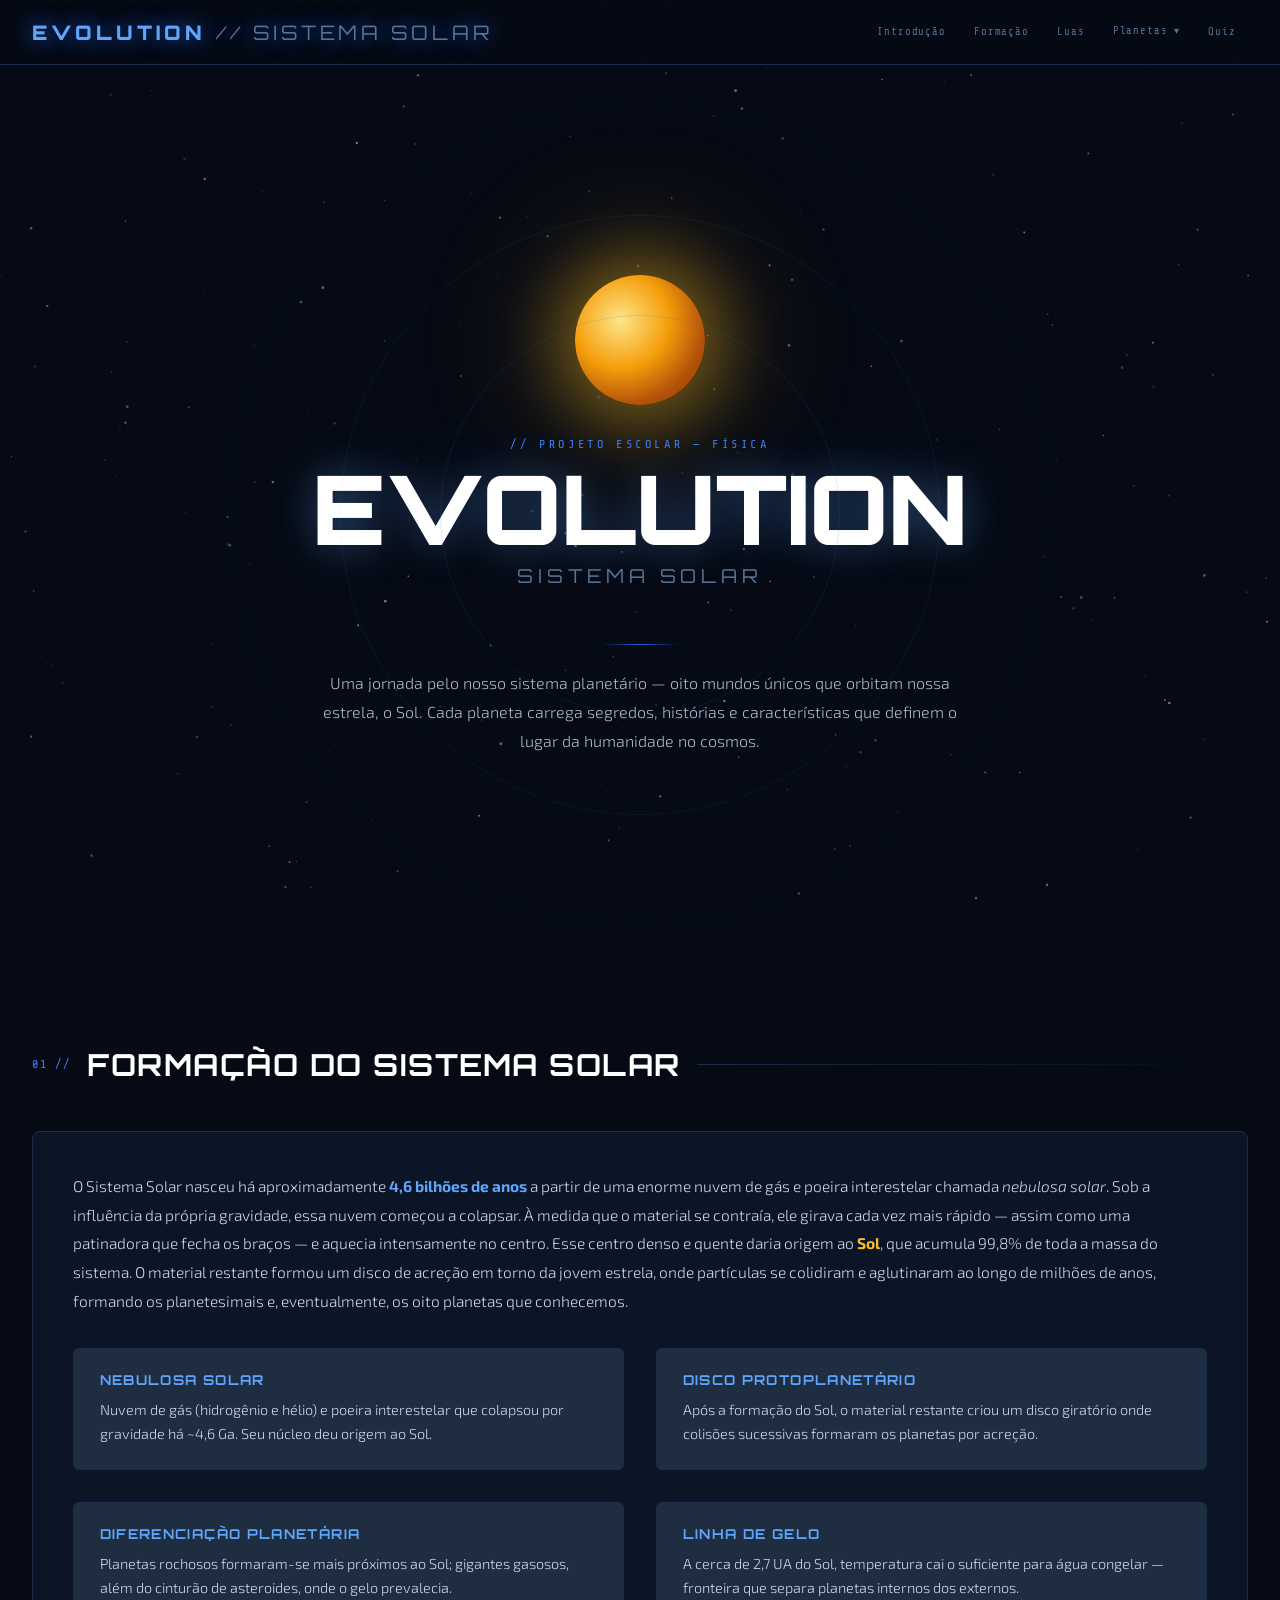
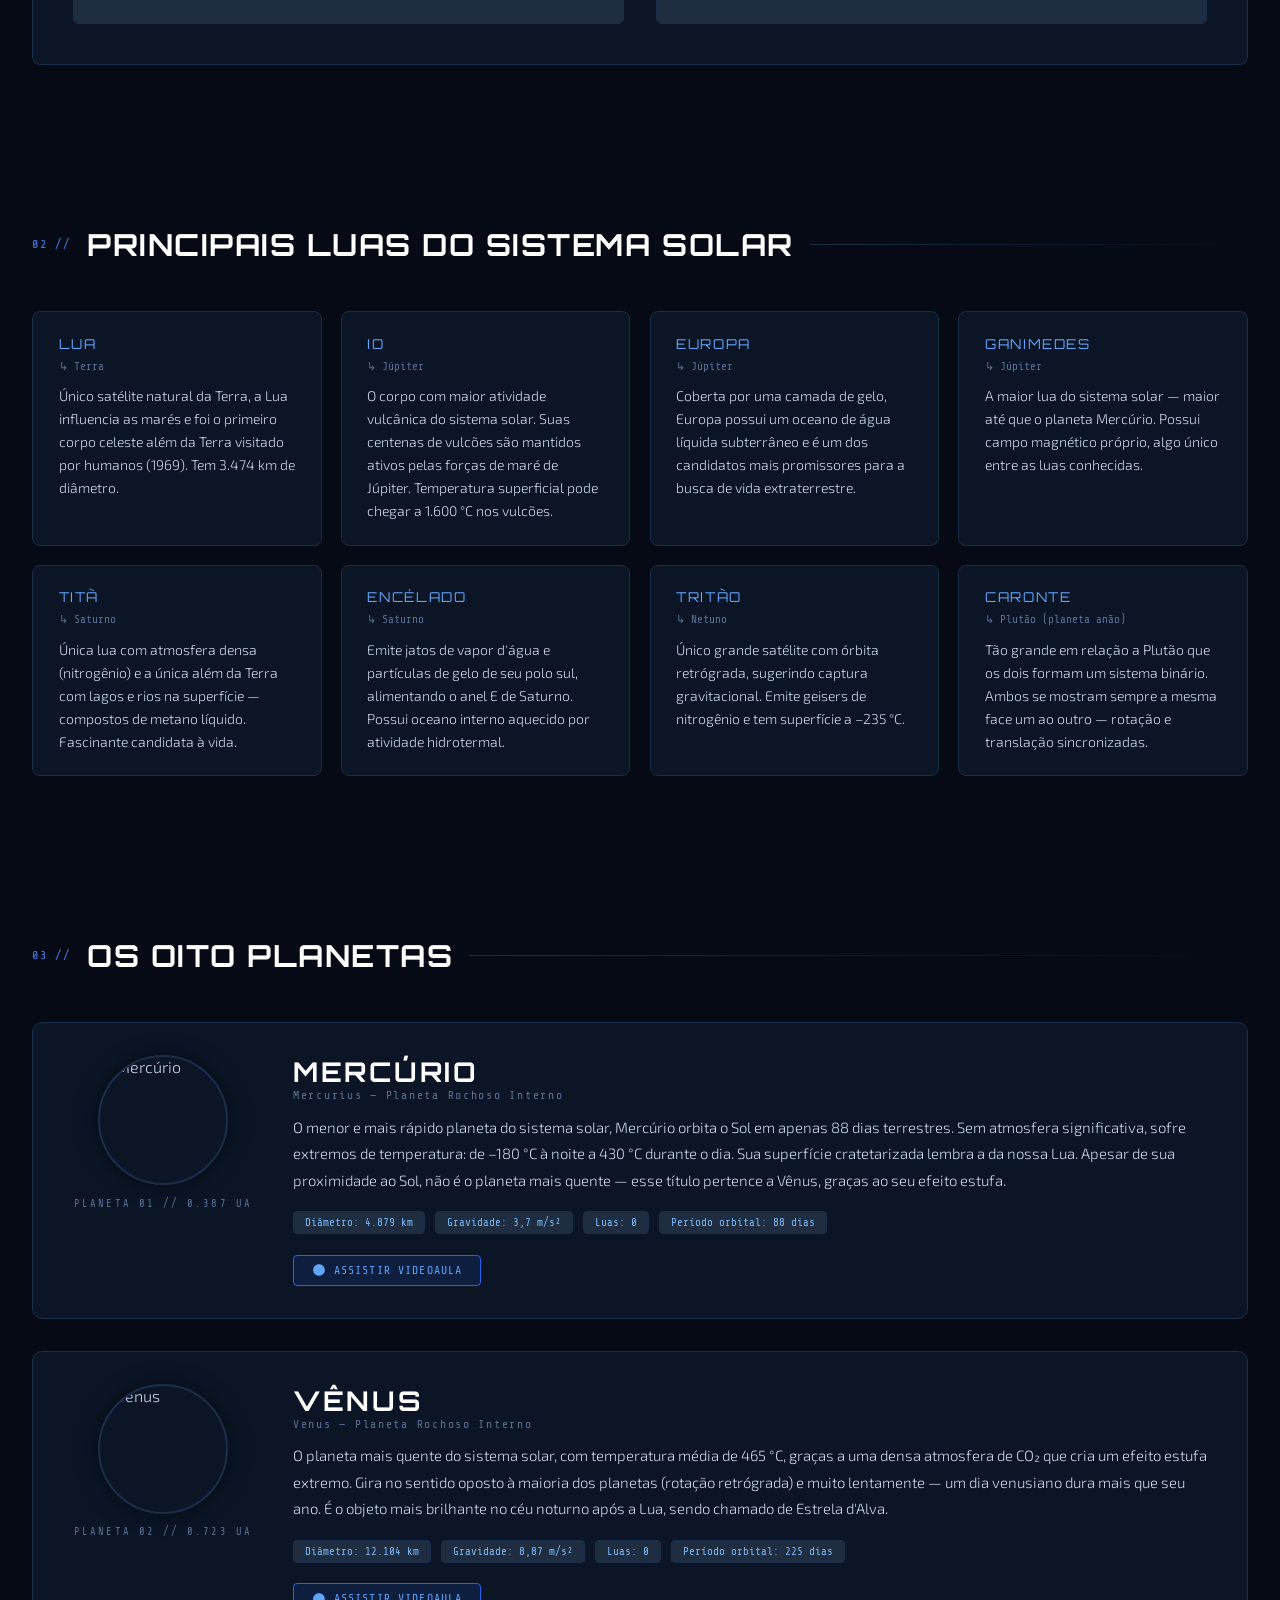
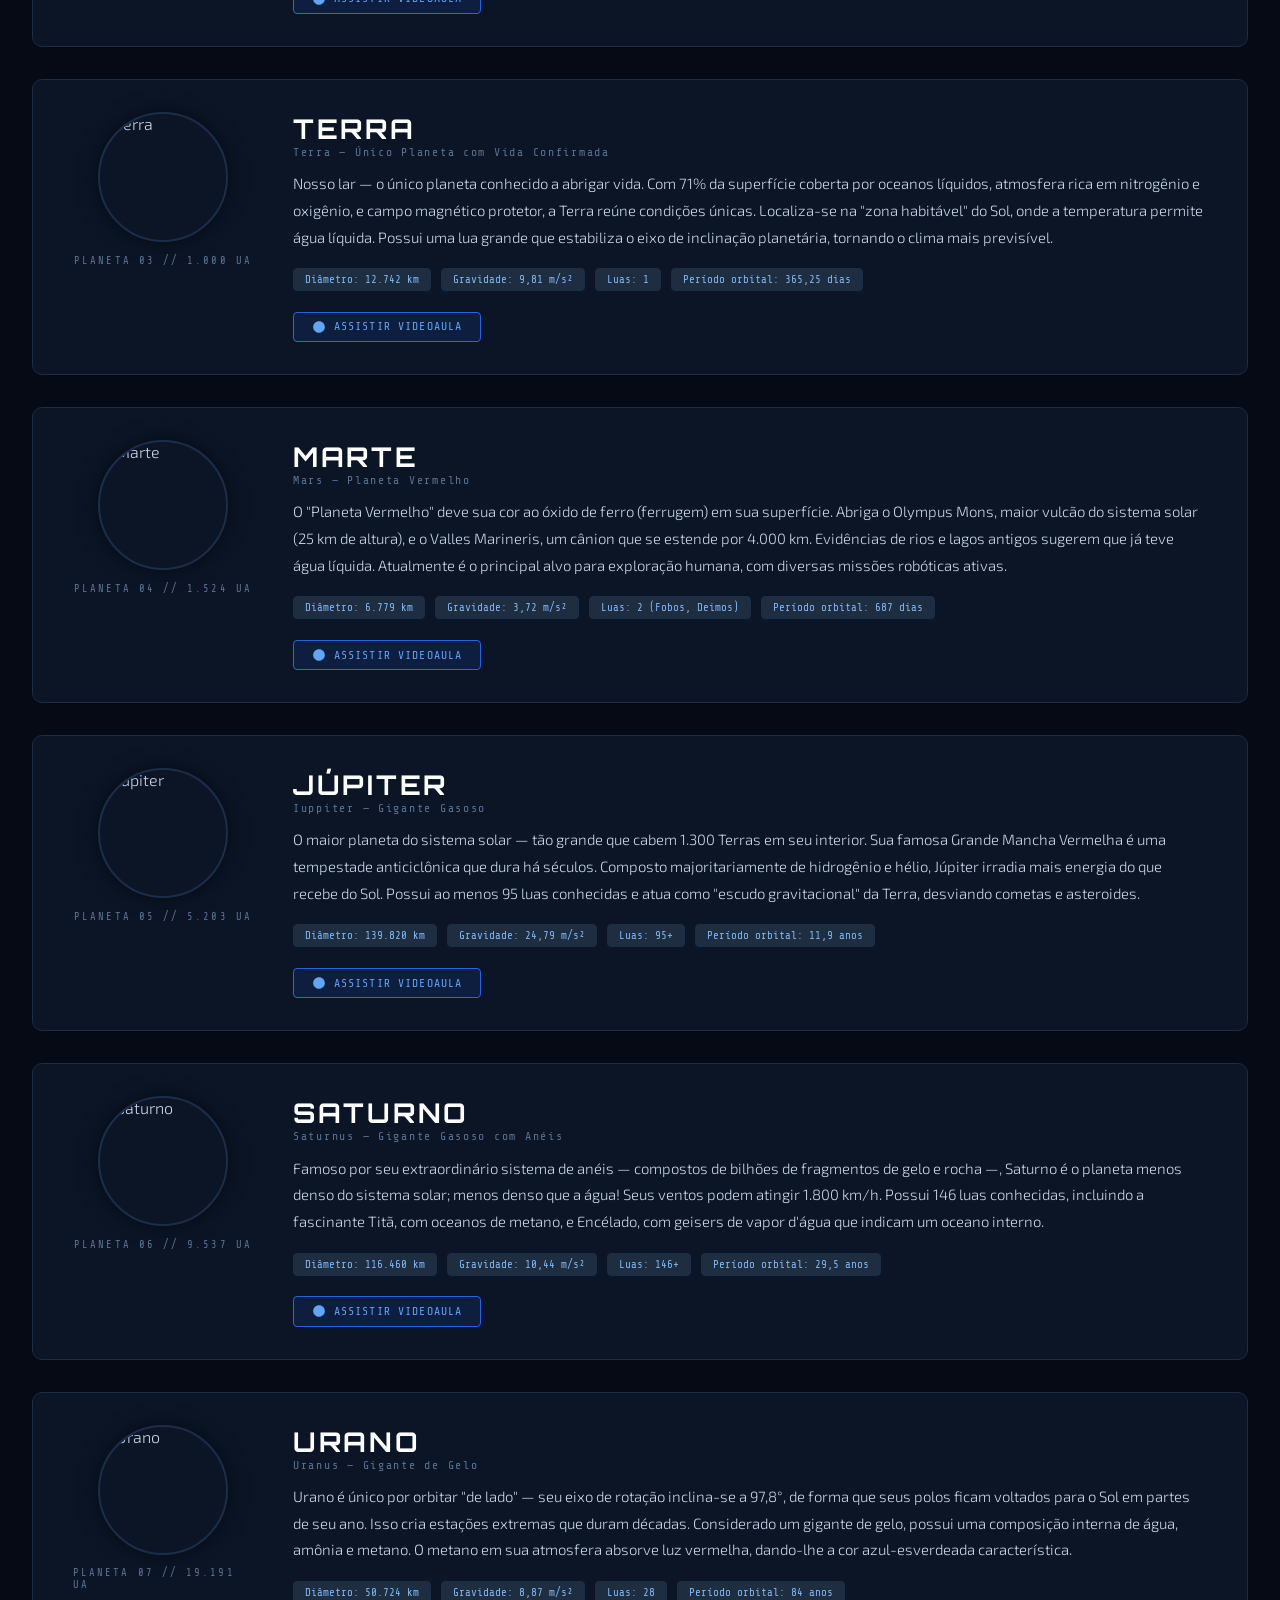
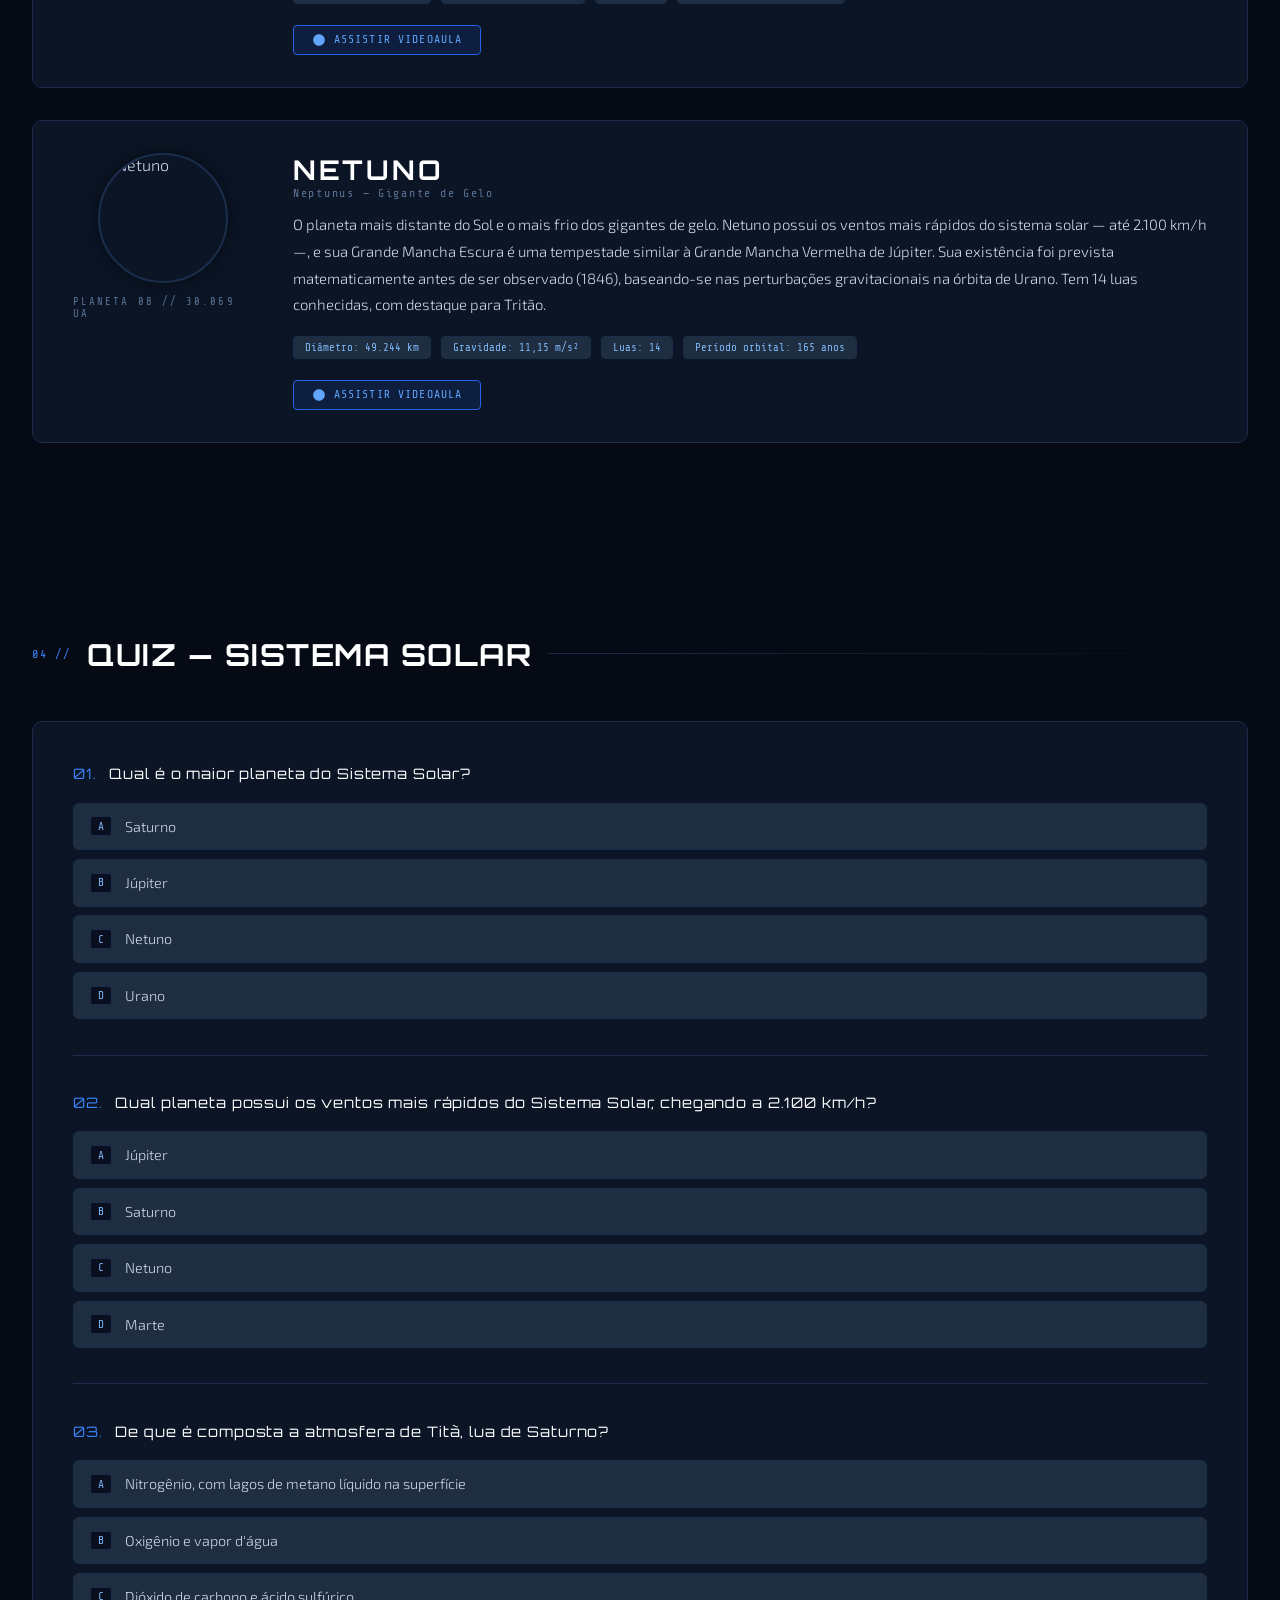
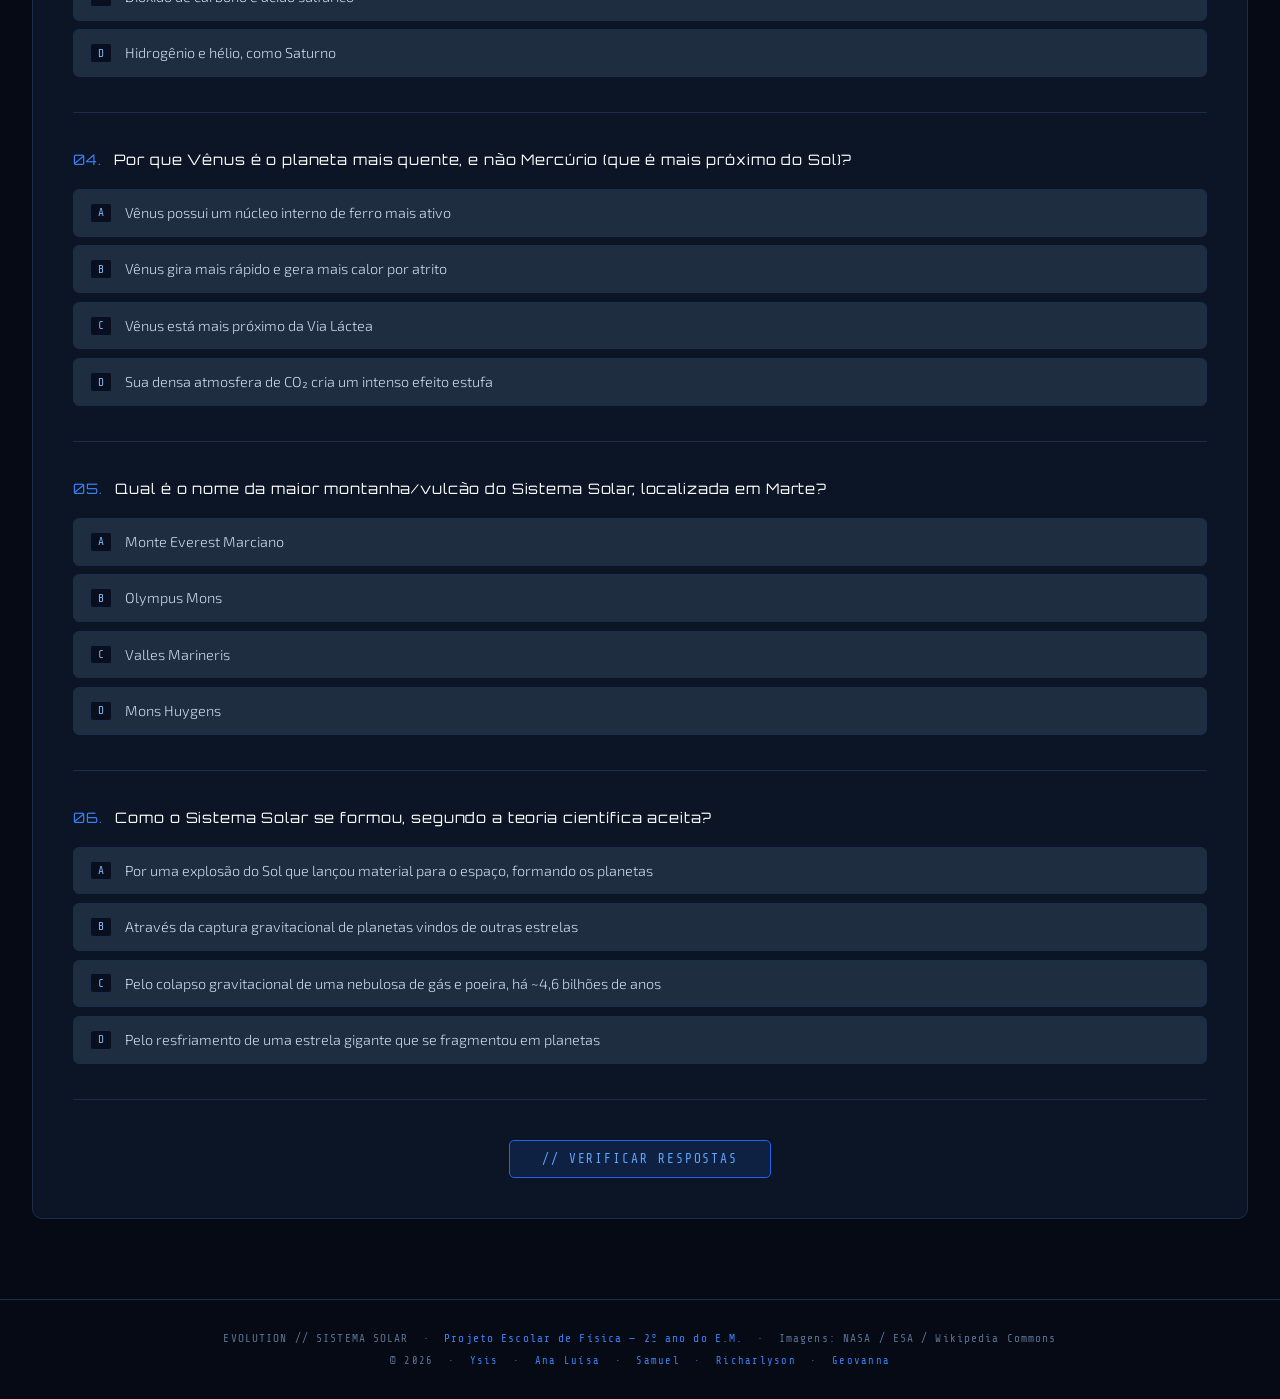
==== commit c1cf6308: "index.html" ====
--- a/index.html
+++ b/index.html
@@ -1009,7 +1009,7 @@
       <h2 class="section-title">QUIZ — SISTEMA SOLAR</h2>
       <div class="section-line"></div>
     </div>
-    <div class="quiz-container fade-in">
+    <div class="quiz-container">
 
       <div class="quiz-q" data-answer="b">
         <div class="quiz-question"><span>01.</span> Qual é o maior planeta do Sistema Solar?</div>
@@ -1084,7 +1084,7 @@
 
   <footer>
     <p>EVOLUTION // SISTEMA SOLAR &nbsp;·&nbsp; <span>Projeto Escolar de Física — 2º ano do E.M.</span> &nbsp;·&nbsp; Imagens: NASA / ESA / Wikipedia Commons</p>
-    <p class="footer-credits">© 2026 &nbsp;·&nbsp; <span>Ysis &nbsp;·&nbsp; Ana Luísa &nbsp;·&nbsp; Samuel &nbsp;·&nbsp; Richarllysson &nbsp;·&nbsp; Geovanna</span></p>
+    <p class="footer-credits">© 2026 &nbsp;·&nbsp; <span>Ysis &nbsp;·&nbsp; Ana Luísa &nbsp;·&nbsp; Samuel &nbsp;·&nbsp; Richarlyson &nbsp;·&nbsp; Geovanna</span></p>
   </footer>
 
 </div><!-- /wrapper -->
@@ -1150,9 +1150,14 @@
   entries.forEach(e => {
     if (e.isIntersecting) e.target.classList.add('visible');
   });
-}, { threshold: 0.1 });
+}, { threshold: 0 });
 
 document.querySelectorAll('.fade-in').forEach(el => fadeObserver.observe(el));
+
+// Fallback: garante visibilidade após 1.5s caso o observer não dispare
+setTimeout(() => {
+  document.querySelectorAll('.fade-in').forEach(el => el.classList.add('visible'));
+}, 1500);
 
 
 /* ══════════════════════════════════════════════
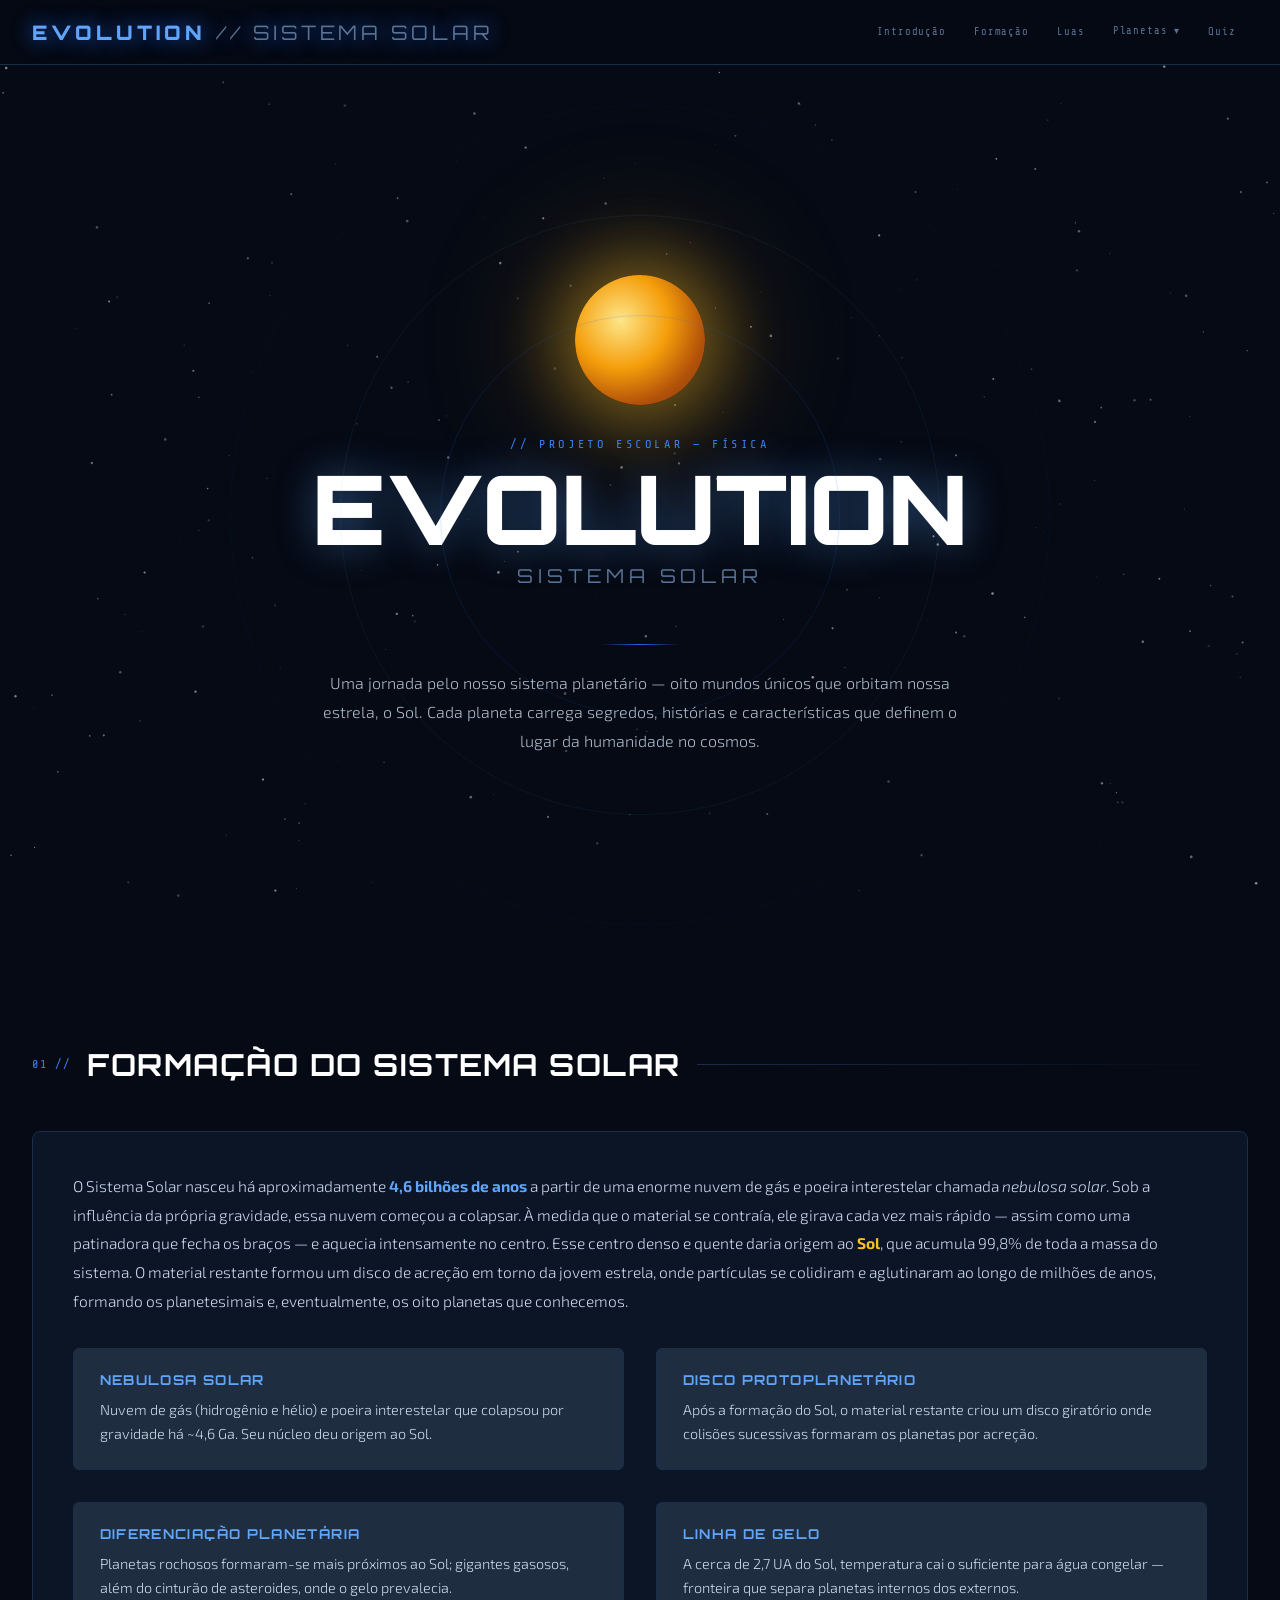
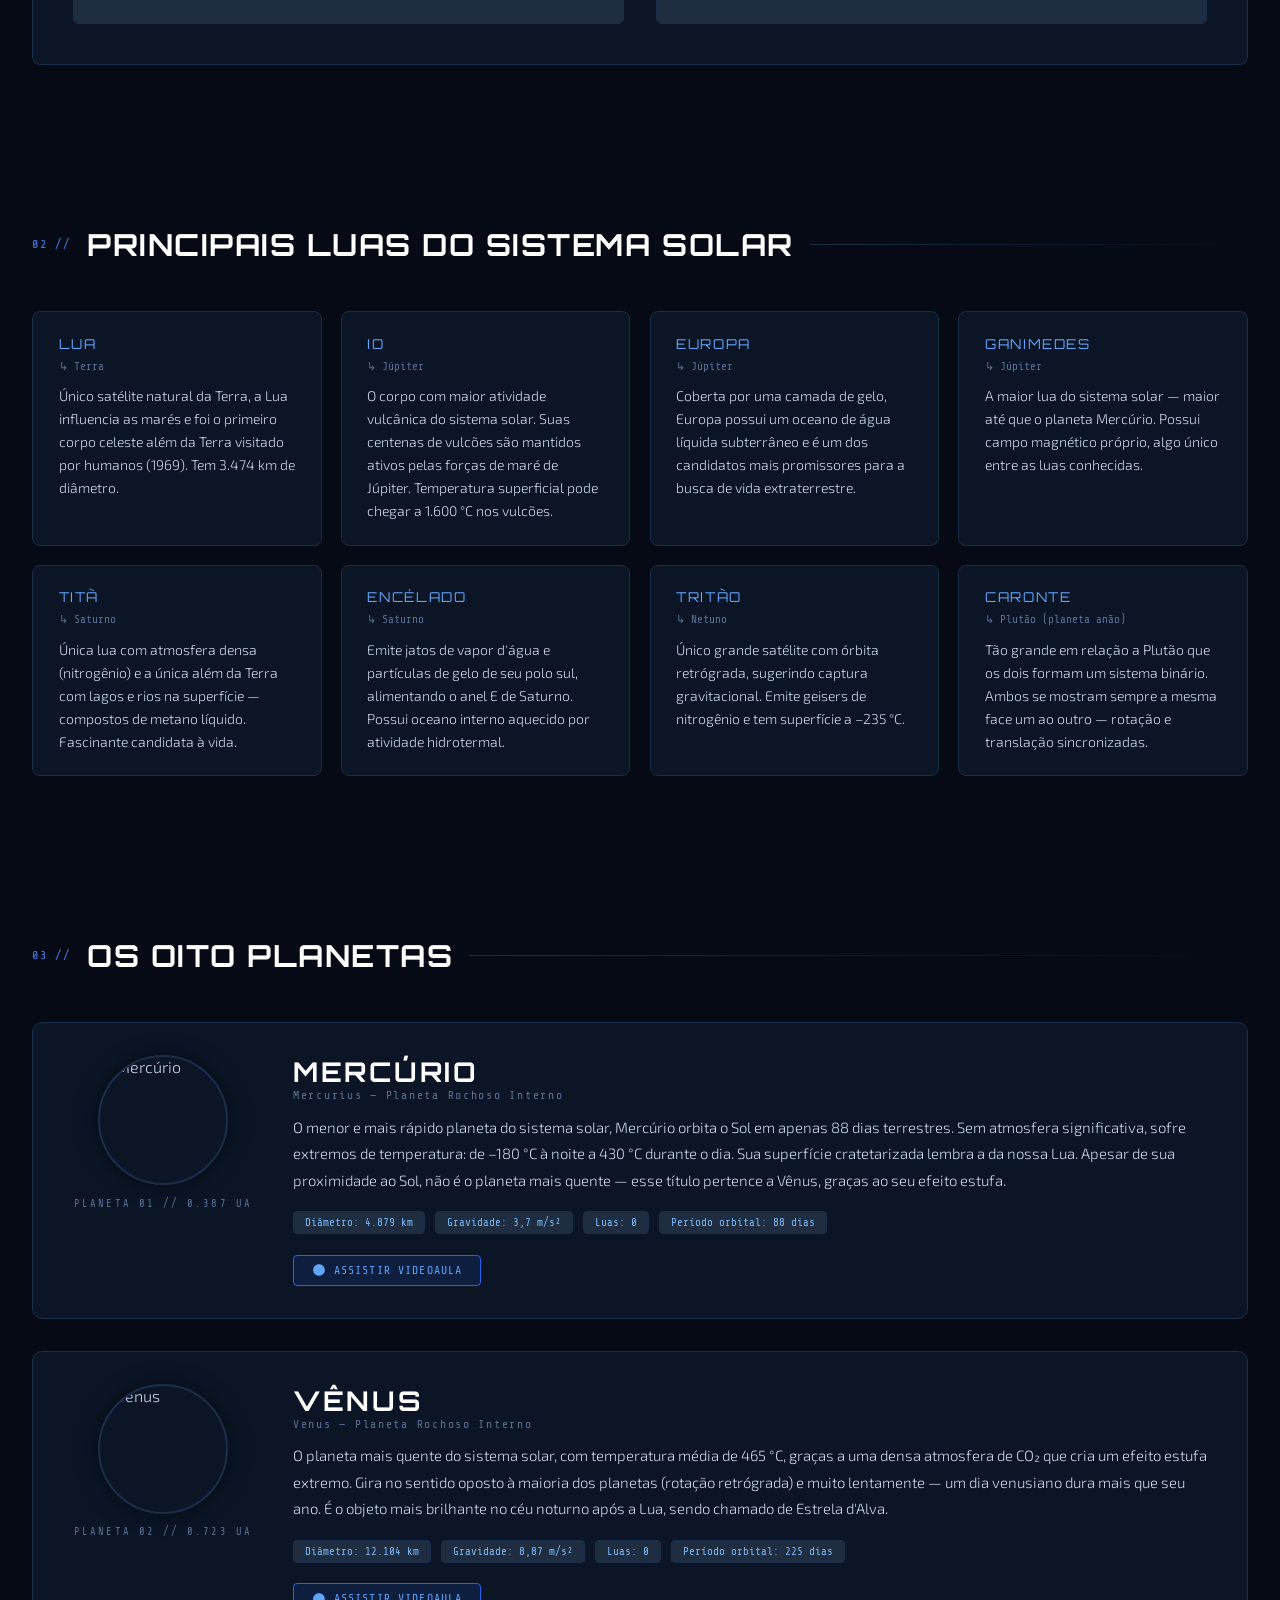
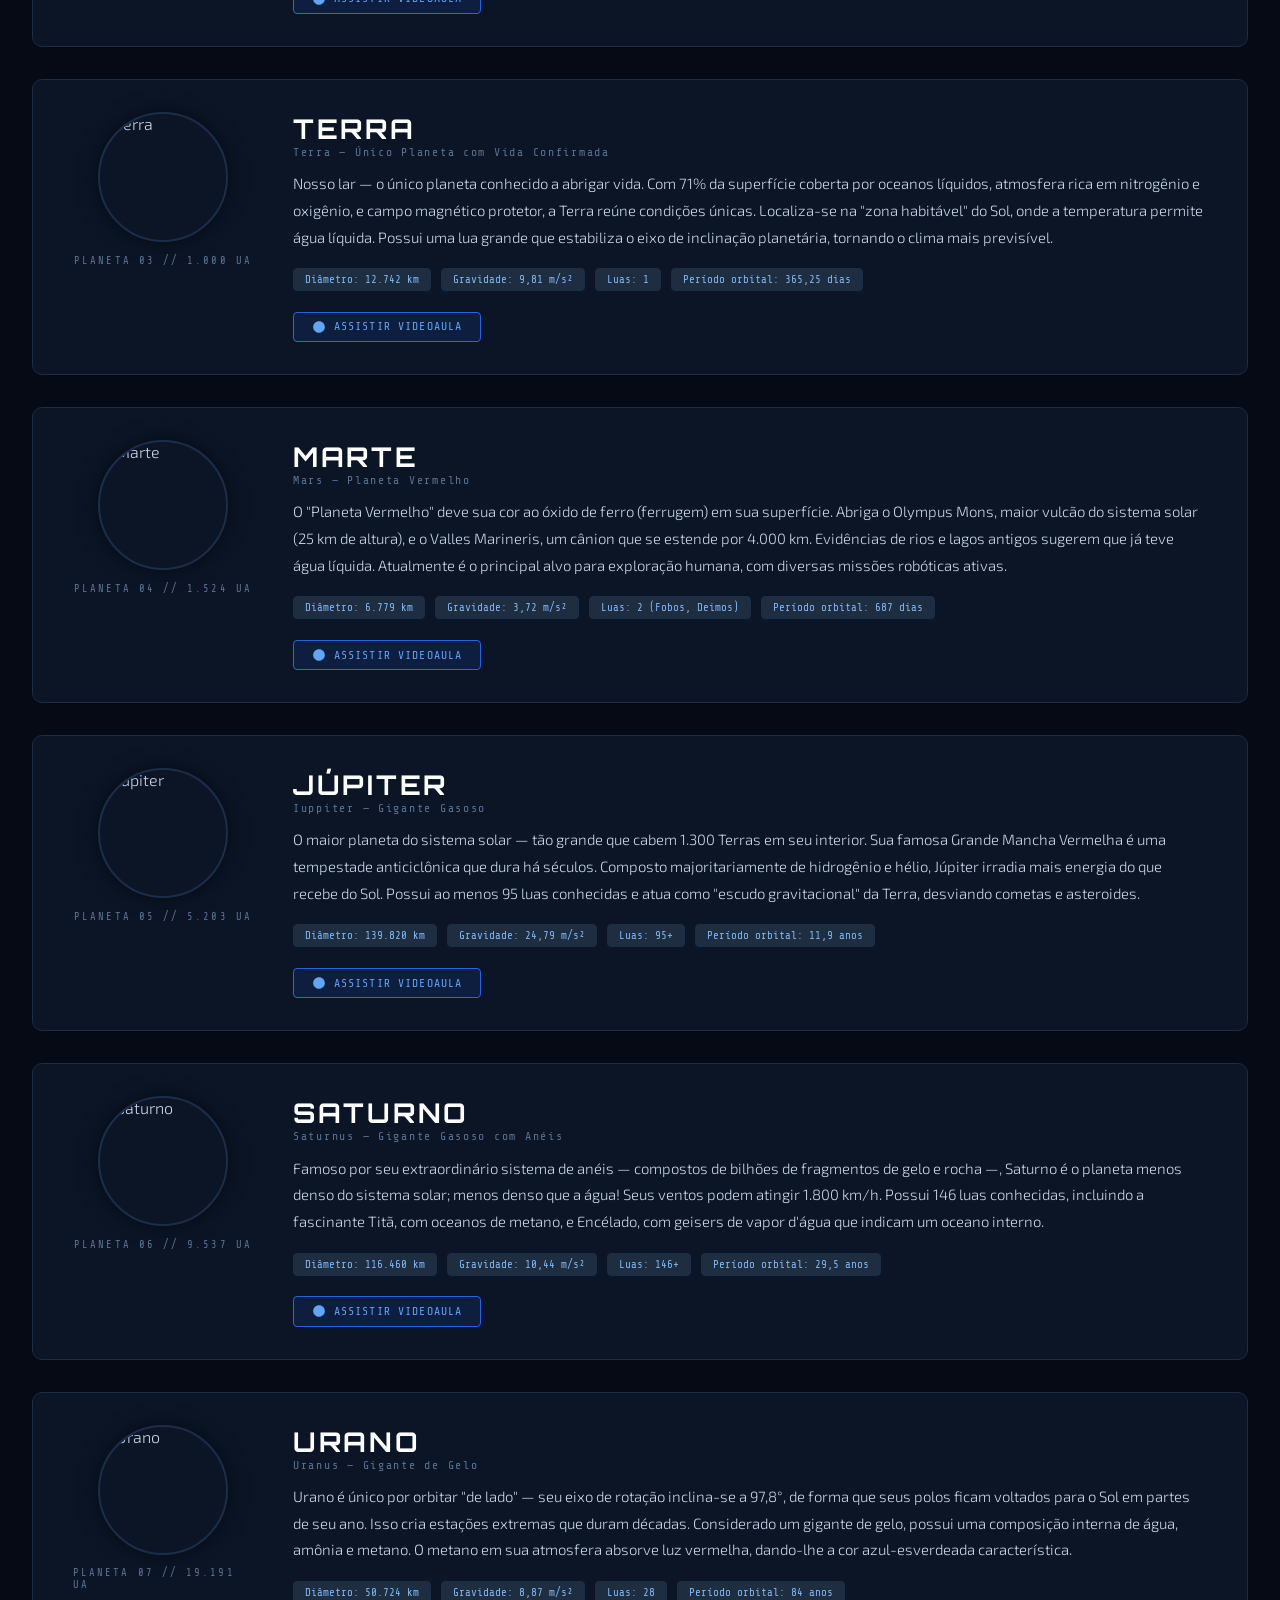
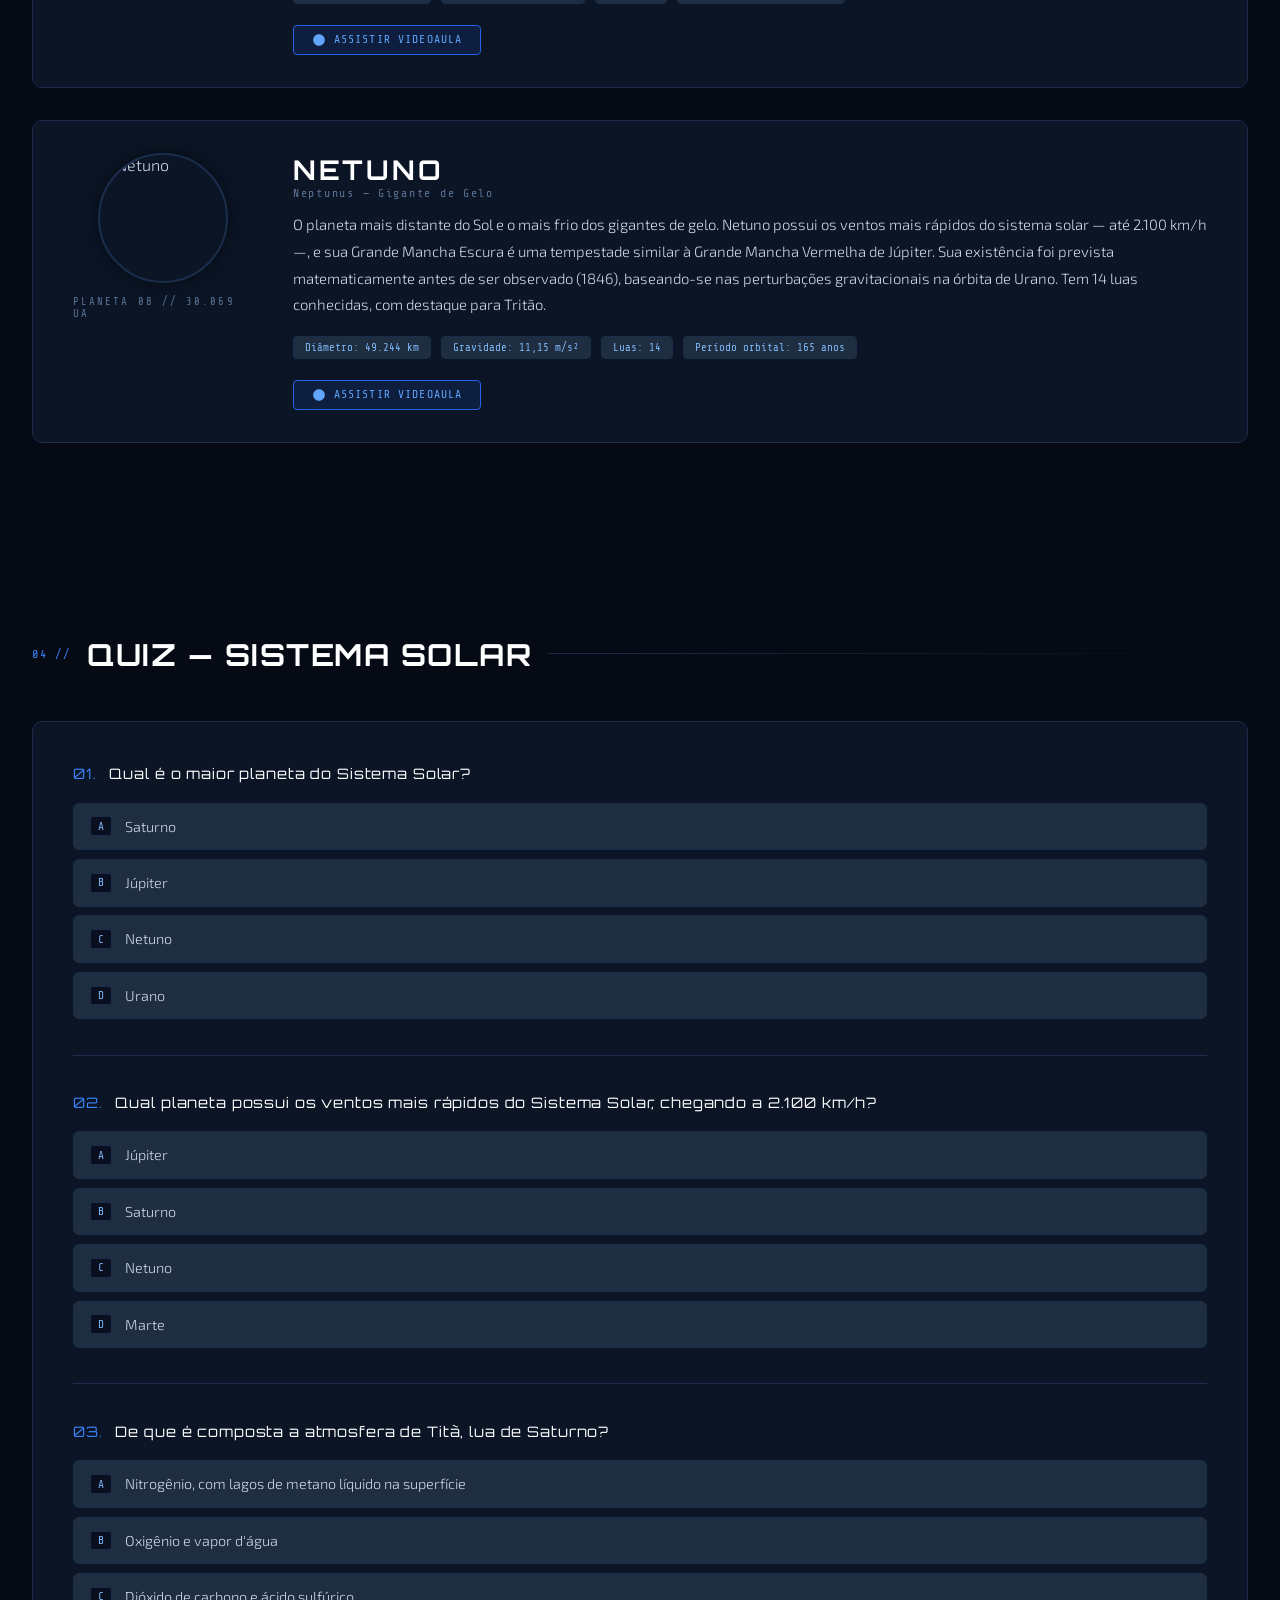
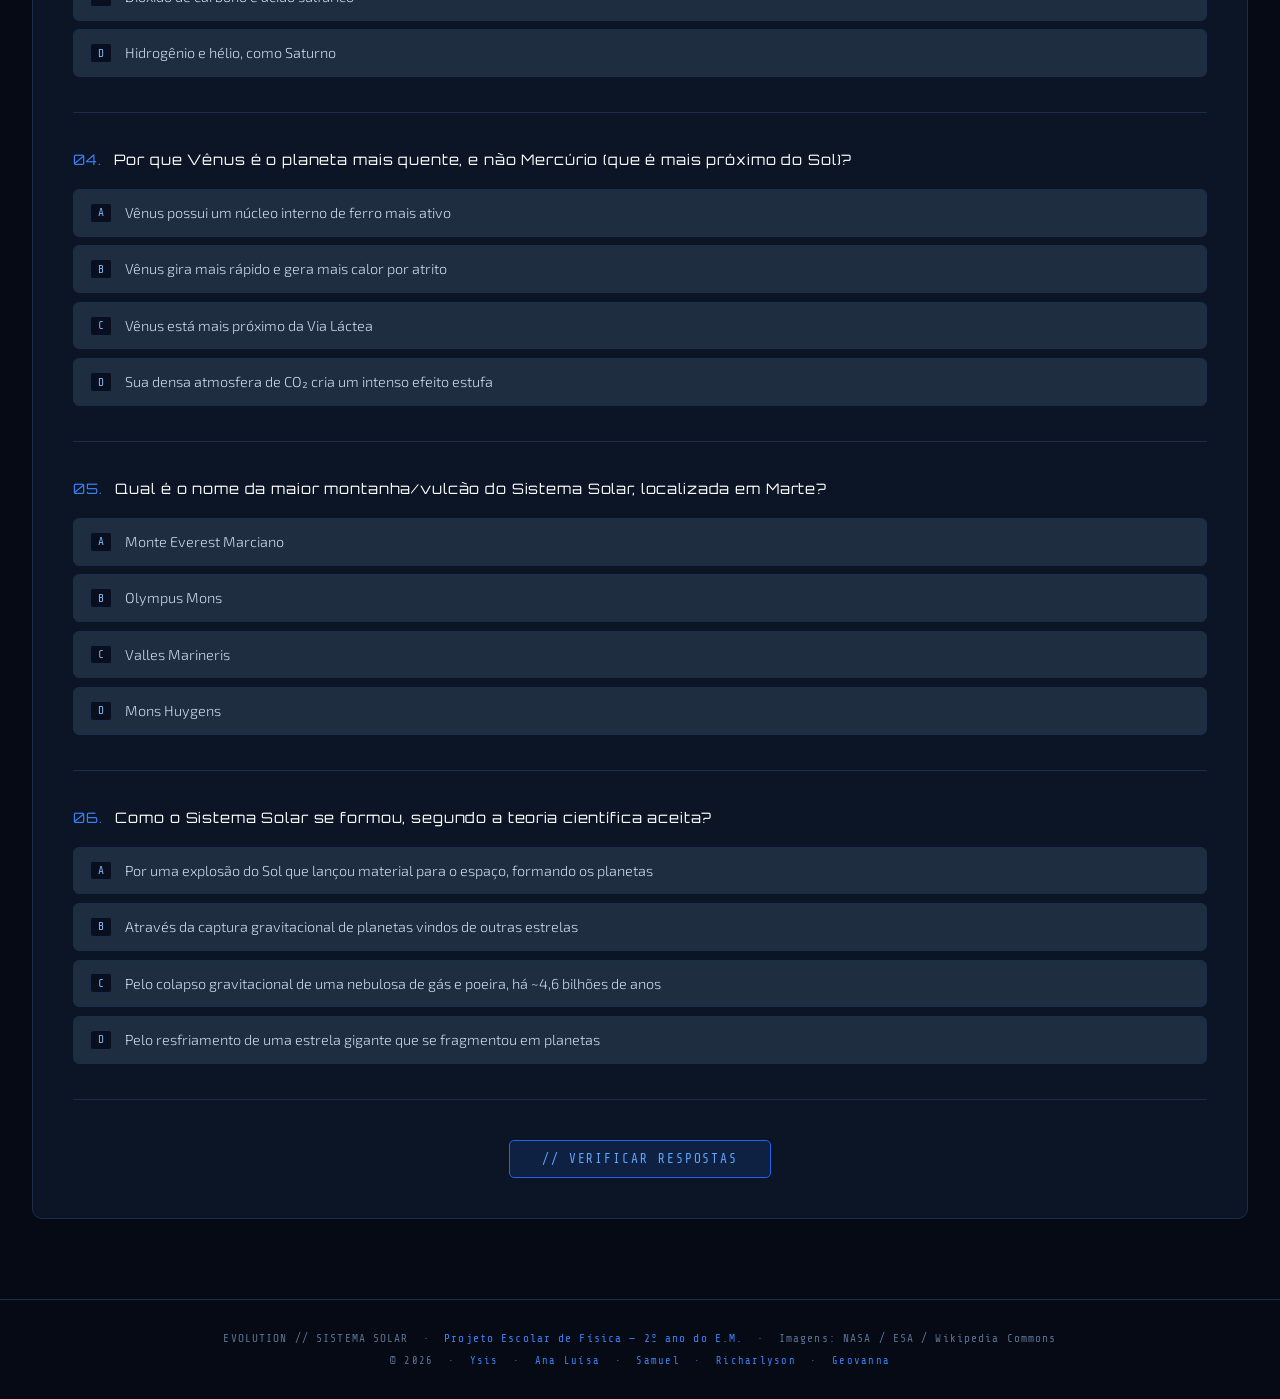
==== commit a9df32f3: "index.html" ====
--- a/index.html
+++ b/index.html
@@ -605,7 +605,7 @@
 }
 
 .quiz-option:hover { background: var(--gray2); border-color: var(--accent); }
-.quiz-option input[type="radio"] { display: none; }
+.quiz-option input[type="radio"] { position: absolute; opacity: 0; width: 0; height: 0; pointer-events: none; }
 
 .quiz-option .opt-letter {
   font-family: 'Share Tech Mono', monospace;
@@ -625,7 +625,18 @@
   line-height: 1.5;
 }
 
-/* ── Estados de resultado ── */
+
+  /* ── Opção selecionada ── */
+  .quiz-option.selected {
+    background: rgba(37, 99, 235, .2);
+    border-color: var(--accent2);
+  }
+  .quiz-option.selected .opt-letter {
+    background: var(--accent);
+    color: #fff;
+    border-color: var(--accent);
+  }
+  /* ── Estados de resultado ── */
 .quiz-option.correct {
   background: rgba(34, 197, 94, .15) !important;
   border-color: #22c55e !important;
@@ -1014,60 +1025,60 @@
       <div class="quiz-q" data-answer="b">
         <div class="quiz-question"><span>01.</span> Qual é o maior planeta do Sistema Solar?</div>
         <div class="quiz-options">
-          <label class="quiz-option"><input type="radio" name="q1" value="a"><span class="opt-letter">A</span><span class="opt-text">Saturno</span></label>
-          <label class="quiz-option"><input type="radio" name="q1" value="b"><span class="opt-letter">B</span><span class="opt-text">Júpiter</span></label>
-          <label class="quiz-option"><input type="radio" name="q1" value="c"><span class="opt-letter">C</span><span class="opt-text">Netuno</span></label>
-          <label class="quiz-option"><input type="radio" name="q1" value="d"><span class="opt-letter">D</span><span class="opt-text">Urano</span></label>
+          <label class="quiz-option" data-value="a"><input type="radio" name="q1" value="a"><span class="opt-letter">A</span><span class="opt-text">Saturno</span></label>
+          <label class="quiz-option" data-value="b"><input type="radio" name="q1" value="b"><span class="opt-letter">B</span><span class="opt-text">Júpiter</span></label>
+          <label class="quiz-option" data-value="c"><input type="radio" name="q1" value="c"><span class="opt-letter">C</span><span class="opt-text">Netuno</span></label>
+          <label class="quiz-option" data-value="d"><input type="radio" name="q1" value="d"><span class="opt-letter">D</span><span class="opt-text">Urano</span></label>
         </div>
       </div>
 
       <div class="quiz-q" data-answer="c">
         <div class="quiz-question"><span>02.</span> Qual planeta possui os ventos mais rápidos do Sistema Solar, chegando a 2.100 km/h?</div>
         <div class="quiz-options">
-          <label class="quiz-option"><input type="radio" name="q2" value="a"><span class="opt-letter">A</span><span class="opt-text">Júpiter</span></label>
-          <label class="quiz-option"><input type="radio" name="q2" value="b"><span class="opt-letter">B</span><span class="opt-text">Saturno</span></label>
-          <label class="quiz-option"><input type="radio" name="q2" value="c"><span class="opt-letter">C</span><span class="opt-text">Netuno</span></label>
-          <label class="quiz-option"><input type="radio" name="q2" value="d"><span class="opt-letter">D</span><span class="opt-text">Marte</span></label>
+          <label class="quiz-option" data-value="a"><input type="radio" name="q2" value="a"><span class="opt-letter">A</span><span class="opt-text">Júpiter</span></label>
+          <label class="quiz-option" data-value="b"><input type="radio" name="q2" value="b"><span class="opt-letter">B</span><span class="opt-text">Saturno</span></label>
+          <label class="quiz-option" data-value="c"><input type="radio" name="q2" value="c"><span class="opt-letter">C</span><span class="opt-text">Netuno</span></label>
+          <label class="quiz-option" data-value="d"><input type="radio" name="q2" value="d"><span class="opt-letter">D</span><span class="opt-text">Marte</span></label>
         </div>
       </div>
 
       <div class="quiz-q" data-answer="a">
         <div class="quiz-question"><span>03.</span> De que é composta a atmosfera de Titã, lua de Saturno?</div>
         <div class="quiz-options">
-          <label class="quiz-option"><input type="radio" name="q3" value="a"><span class="opt-letter">A</span><span class="opt-text">Nitrogênio, com lagos de metano líquido na superfície</span></label>
-          <label class="quiz-option"><input type="radio" name="q3" value="b"><span class="opt-letter">B</span><span class="opt-text">Oxigênio e vapor d'água</span></label>
-          <label class="quiz-option"><input type="radio" name="q3" value="c"><span class="opt-letter">C</span><span class="opt-text">Dióxido de carbono e ácido sulfúrico</span></label>
-          <label class="quiz-option"><input type="radio" name="q3" value="d"><span class="opt-letter">D</span><span class="opt-text">Hidrogênio e hélio, como Saturno</span></label>
+          <label class="quiz-option" data-value="a"><input type="radio" name="q3" value="a"><span class="opt-letter">A</span><span class="opt-text">Nitrogênio, com lagos de metano líquido na superfície</span></label>
+          <label class="quiz-option" data-value="b"><input type="radio" name="q3" value="b"><span class="opt-letter">B</span><span class="opt-text">Oxigênio e vapor d'água</span></label>
+          <label class="quiz-option" data-value="c"><input type="radio" name="q3" value="c"><span class="opt-letter">C</span><span class="opt-text">Dióxido de carbono e ácido sulfúrico</span></label>
+          <label class="quiz-option" data-value="d"><input type="radio" name="q3" value="d"><span class="opt-letter">D</span><span class="opt-text">Hidrogênio e hélio, como Saturno</span></label>
         </div>
       </div>
 
       <div class="quiz-q" data-answer="d">
         <div class="quiz-question"><span>04.</span> Por que Vênus é o planeta mais quente, e não Mercúrio (que é mais próximo do Sol)?</div>
         <div class="quiz-options">
-          <label class="quiz-option"><input type="radio" name="q4" value="a"><span class="opt-letter">A</span><span class="opt-text">Vênus possui um núcleo interno de ferro mais ativo</span></label>
-          <label class="quiz-option"><input type="radio" name="q4" value="b"><span class="opt-letter">B</span><span class="opt-text">Vênus gira mais rápido e gera mais calor por atrito</span></label>
-          <label class="quiz-option"><input type="radio" name="q4" value="c"><span class="opt-letter">C</span><span class="opt-text">Vênus está mais próximo da Via Láctea</span></label>
-          <label class="quiz-option"><input type="radio" name="q4" value="d"><span class="opt-letter">D</span><span class="opt-text">Sua densa atmosfera de CO₂ cria um intenso efeito estufa</span></label>
+          <label class="quiz-option" data-value="a"><input type="radio" name="q4" value="a"><span class="opt-letter">A</span><span class="opt-text">Vênus possui um núcleo interno de ferro mais ativo</span></label>
+          <label class="quiz-option" data-value="b"><input type="radio" name="q4" value="b"><span class="opt-letter">B</span><span class="opt-text">Vênus gira mais rápido e gera mais calor por atrito</span></label>
+          <label class="quiz-option" data-value="c"><input type="radio" name="q4" value="c"><span class="opt-letter">C</span><span class="opt-text">Vênus está mais próximo da Via Láctea</span></label>
+          <label class="quiz-option" data-value="d"><input type="radio" name="q4" value="d"><span class="opt-letter">D</span><span class="opt-text">Sua densa atmosfera de CO₂ cria um intenso efeito estufa</span></label>
         </div>
       </div>
 
       <div class="quiz-q" data-answer="b">
         <div class="quiz-question"><span>05.</span> Qual é o nome da maior montanha/vulcão do Sistema Solar, localizada em Marte?</div>
         <div class="quiz-options">
-          <label class="quiz-option"><input type="radio" name="q5" value="a"><span class="opt-letter">A</span><span class="opt-text">Monte Everest Marciano</span></label>
-          <label class="quiz-option"><input type="radio" name="q5" value="b"><span class="opt-letter">B</span><span class="opt-text">Olympus Mons</span></label>
-          <label class="quiz-option"><input type="radio" name="q5" value="c"><span class="opt-letter">C</span><span class="opt-text">Valles Marineris</span></label>
-          <label class="quiz-option"><input type="radio" name="q5" value="d"><span class="opt-letter">D</span><span class="opt-text">Mons Huygens</span></label>
+          <label class="quiz-option" data-value="a"><input type="radio" name="q5" value="a"><span class="opt-letter">A</span><span class="opt-text">Monte Everest Marciano</span></label>
+          <label class="quiz-option" data-value="b"><input type="radio" name="q5" value="b"><span class="opt-letter">B</span><span class="opt-text">Olympus Mons</span></label>
+          <label class="quiz-option" data-value="c"><input type="radio" name="q5" value="c"><span class="opt-letter">C</span><span class="opt-text">Valles Marineris</span></label>
+          <label class="quiz-option" data-value="d"><input type="radio" name="q5" value="d"><span class="opt-letter">D</span><span class="opt-text">Mons Huygens</span></label>
         </div>
       </div>
 
       <div class="quiz-q" data-answer="c">
         <div class="quiz-question"><span>06.</span> Como o Sistema Solar se formou, segundo a teoria científica aceita?</div>
         <div class="quiz-options">
-          <label class="quiz-option"><input type="radio" name="q6" value="a"><span class="opt-letter">A</span><span class="opt-text">Por uma explosão do Sol que lançou material para o espaço, formando os planetas</span></label>
-          <label class="quiz-option"><input type="radio" name="q6" value="b"><span class="opt-letter">B</span><span class="opt-text">Através da captura gravitacional de planetas vindos de outras estrelas</span></label>
-          <label class="quiz-option"><input type="radio" name="q6" value="c"><span class="opt-letter">C</span><span class="opt-text">Pelo colapso gravitacional de uma nebulosa de gás e poeira, há ~4,6 bilhões de anos</span></label>
-          <label class="quiz-option"><input type="radio" name="q6" value="d"><span class="opt-letter">D</span><span class="opt-text">Pelo resfriamento de uma estrela gigante que se fragmentou em planetas</span></label>
+          <label class="quiz-option" data-value="a"><input type="radio" name="q6" value="a"><span class="opt-letter">A</span><span class="opt-text">Por uma explosão do Sol que lançou material para o espaço, formando os planetas</span></label>
+          <label class="quiz-option" data-value="b"><input type="radio" name="q6" value="b"><span class="opt-letter">B</span><span class="opt-text">Através da captura gravitacional de planetas vindos de outras estrelas</span></label>
+          <label class="quiz-option" data-value="c"><input type="radio" name="q6" value="c"><span class="opt-letter">C</span><span class="opt-text">Pelo colapso gravitacional de uma nebulosa de gás e poeira, há ~4,6 bilhões de anos</span></label>
+          <label class="quiz-option" data-value="d"><input type="radio" name="q6" value="d"><span class="opt-letter">D</span><span class="opt-text">Pelo resfriamento de uma estrela gigante que se fragmentou em planetas</span></label>
         </div>
       </div>
 
@@ -1194,71 +1205,83 @@
 
 
 /* ══════════════════════════════════════════════
-   QUIZ — Verificação de respostas
-══════════════════════════════════════════════ */
+   QUIZ — Seleção e verificação de respostas
+══════════════════════════════════════════════ */
+
+// Armazena respostas selecionadas por pergunta
+const quizAnswers = {};
+
+// Clique nas opções — usa data-value no label para máxima compatibilidade
+document.querySelectorAll('.quiz-option').forEach(function(label) {
+  label.addEventListener('click', function() {
+    const qDiv = this.closest('.quiz-q');
+    if (!qDiv || qDiv.classList.contains('answered')) return;
+    const qIndex = Array.from(document.querySelectorAll('.quiz-q')).indexOf(qDiv);
+    const val = this.getAttribute('data-value');
+
+    // Remove seleção anterior nesta pergunta
+    qDiv.querySelectorAll('.quiz-option').forEach(function(opt) {
+      opt.classList.remove('selected');
+    });
+
+    // Marca esta opção
+    this.classList.add('selected');
+    quizAnswers[qIndex] = val;
+
+    // Sincroniza o radio input
+    const radio = this.querySelector('input[type="radio"]');
+    if (radio) radio.checked = true;
+  });
+});
+
 document.getElementById('btnVerificar').addEventListener('click', function () {
   const questions = document.querySelectorAll('.quiz-q');
-  let score    = 0;
-  let answered = 0;
-
-  questions.forEach(q => {
-    const correct  = q.dataset.answer;
-    const selected = q.querySelector('input[type="radio"]:checked');
-    const options  = q.querySelectorAll('.quiz-option');
-
-    if (!selected) return; // pula se não respondida
-    answered++;
-
-    options.forEach(opt => {
-      const val = opt.querySelector('input').value;
-      opt.classList.add('disabled');
-      if (val === correct)                           opt.classList.add('correct');
-      if (selected.value === val && val !== correct) opt.classList.add('wrong');
-    });
-
-    if (selected.value === correct) score++;
-  });
-
-  // Exige que todas as perguntas sejam respondidas
-  if (answered < questions.length) {
+  
+  // Verifica se todas foram respondidas
+  if (Object.keys(quizAnswers).length < questions.length) {
     alert('Por favor, responda todas as perguntas antes de verificar!');
-    questions.forEach(q => {
-      q.querySelectorAll('.quiz-option').forEach(o => {
-        o.classList.remove('correct', 'wrong', 'disabled');
-      });
-    });
     return;
   }
 
-  // Mensagens de resultado por pontuação
-  const msgs = [
-    'Continue estudando!',
-    'Quase lá!',
-    'Muito bom!',
-    'Excelente!',
-    'Perfeito!',
-  ];
+  let score = 0;
+
+  questions.forEach(function(q, i) {
+    const correct = q.dataset.answer;
+    const chosen  = quizAnswers[i];
+    q.classList.add('answered');
+
+    q.querySelectorAll('.quiz-option').forEach(function(opt) {
+      const val = opt.getAttribute('data-value');
+      opt.classList.add('disabled');
+      if (val === correct)                opt.classList.add('correct');
+      if (val === chosen && val !== correct) opt.classList.add('wrong');
+    });
+
+    if (chosen === correct) score++;
+  });
+
+  const msgs = ['Continue estudando!','Quase lá!','Muito bom!','Excelente!','Perfeito!'];
   const msgIndex = Math.round((score / questions.length) * 4);
 
   document.getElementById('scoreNum').textContent = score + ' / ' + questions.length;
   document.getElementById('scoreTxt').textContent  = msgs[msgIndex];
   document.getElementById('quizScore').style.display = 'block';
-
   document.getElementById('btnVerificar').style.display = 'none';
   document.getElementById('btnReiniciar').style.display = 'inline-flex';
 });
 
-
-/* ── Reiniciar quiz ── */
 document.getElementById('btnReiniciar').addEventListener('click', function () {
-  document.querySelectorAll('.quiz-q').forEach(q => {
-    q.querySelectorAll('.quiz-option').forEach(o => {
-      o.classList.remove('correct', 'wrong', 'disabled');
+  document.querySelectorAll('.quiz-q').forEach(function(q) {
+    q.classList.remove('answered');
+    q.querySelectorAll('.quiz-option').forEach(function(o) {
+      o.classList.remove('correct', 'wrong', 'disabled', 'selected');
     });
-    q.querySelectorAll('input[type="radio"]').forEach(r => (r.checked = false));
+    q.querySelectorAll('input[type="radio"]').forEach(function(r) { r.checked = false; });
   });
-
-  document.getElementById('quizScore').style.display  = 'none';
+  // Limpa respostas
+  Object.keys(quizAnswers).forEach(function(k) { delete quizAnswers[k]; });
+
+  document.getElementById('quizScore').style.display   = 'none';
   document.getElementById('btnVerificar').style.display = 'inline-flex';
   document.getElementById('btnReiniciar').style.display = 'none';
 });
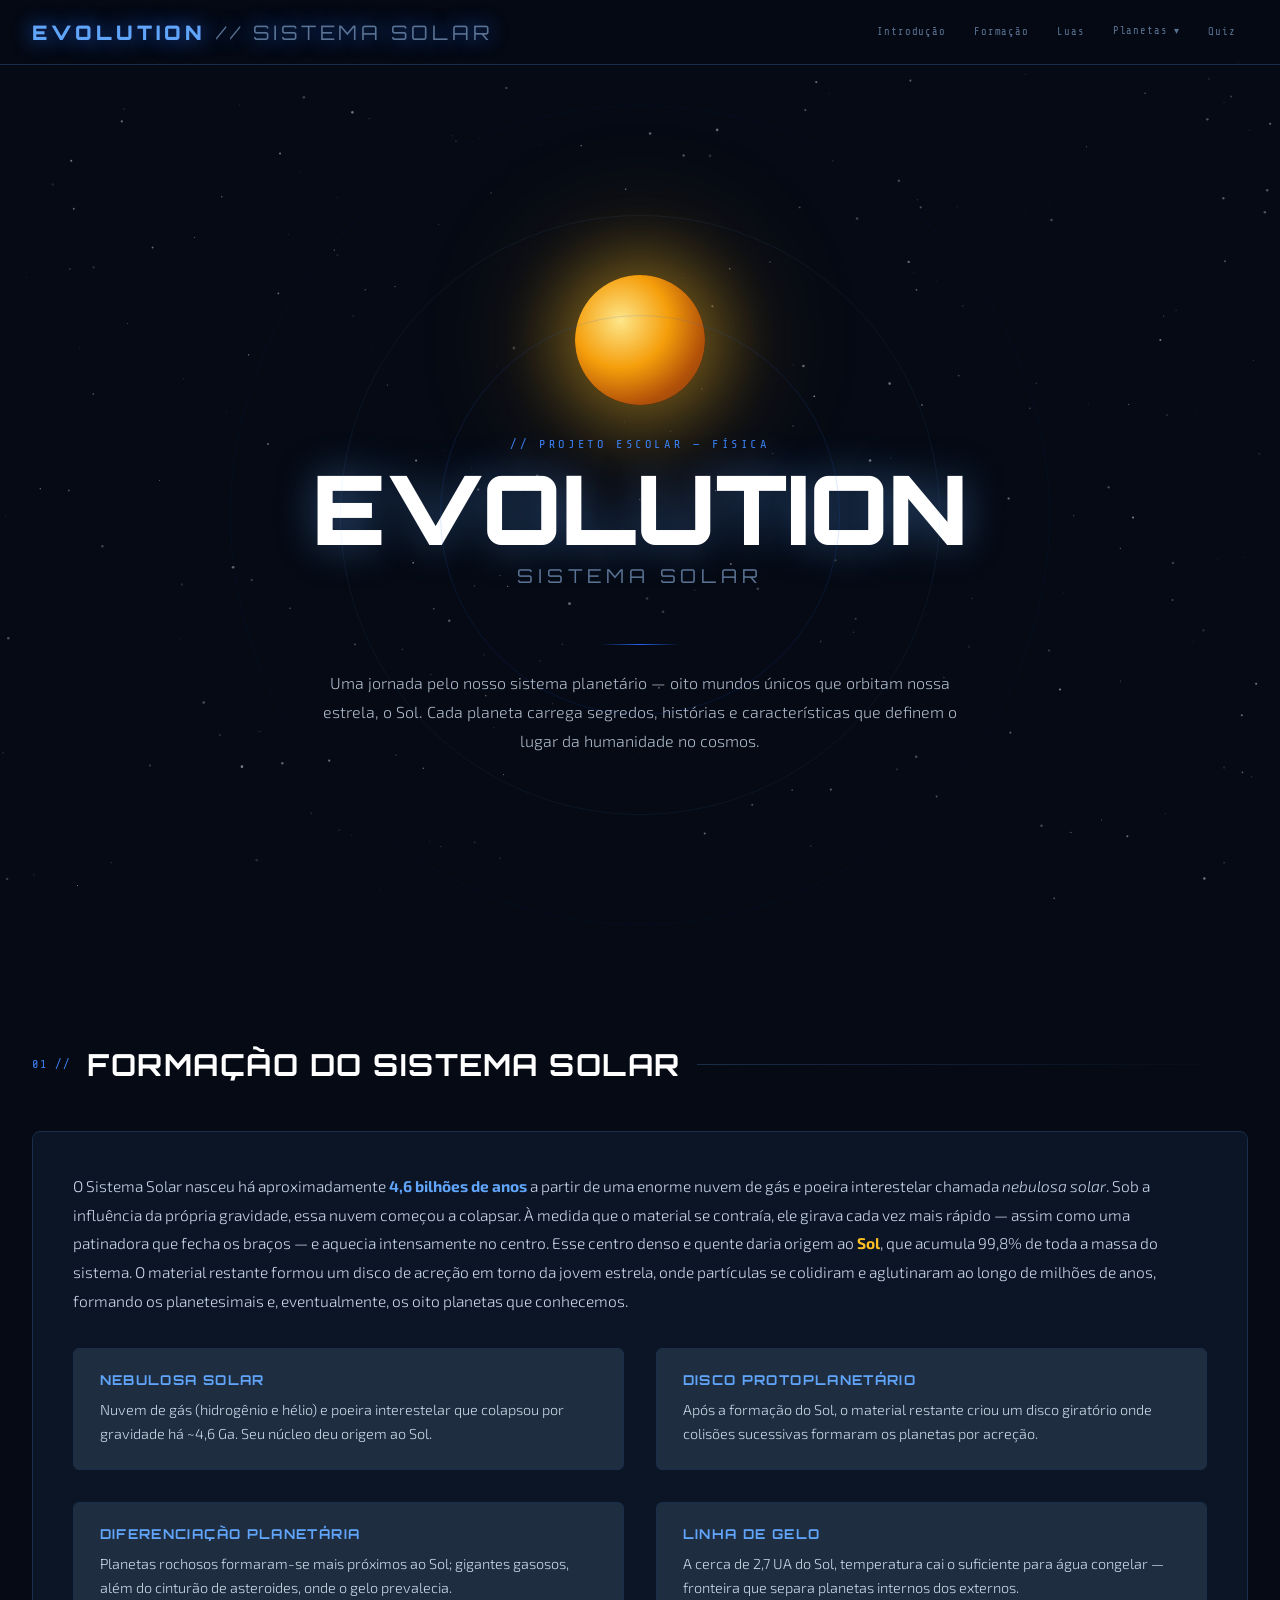
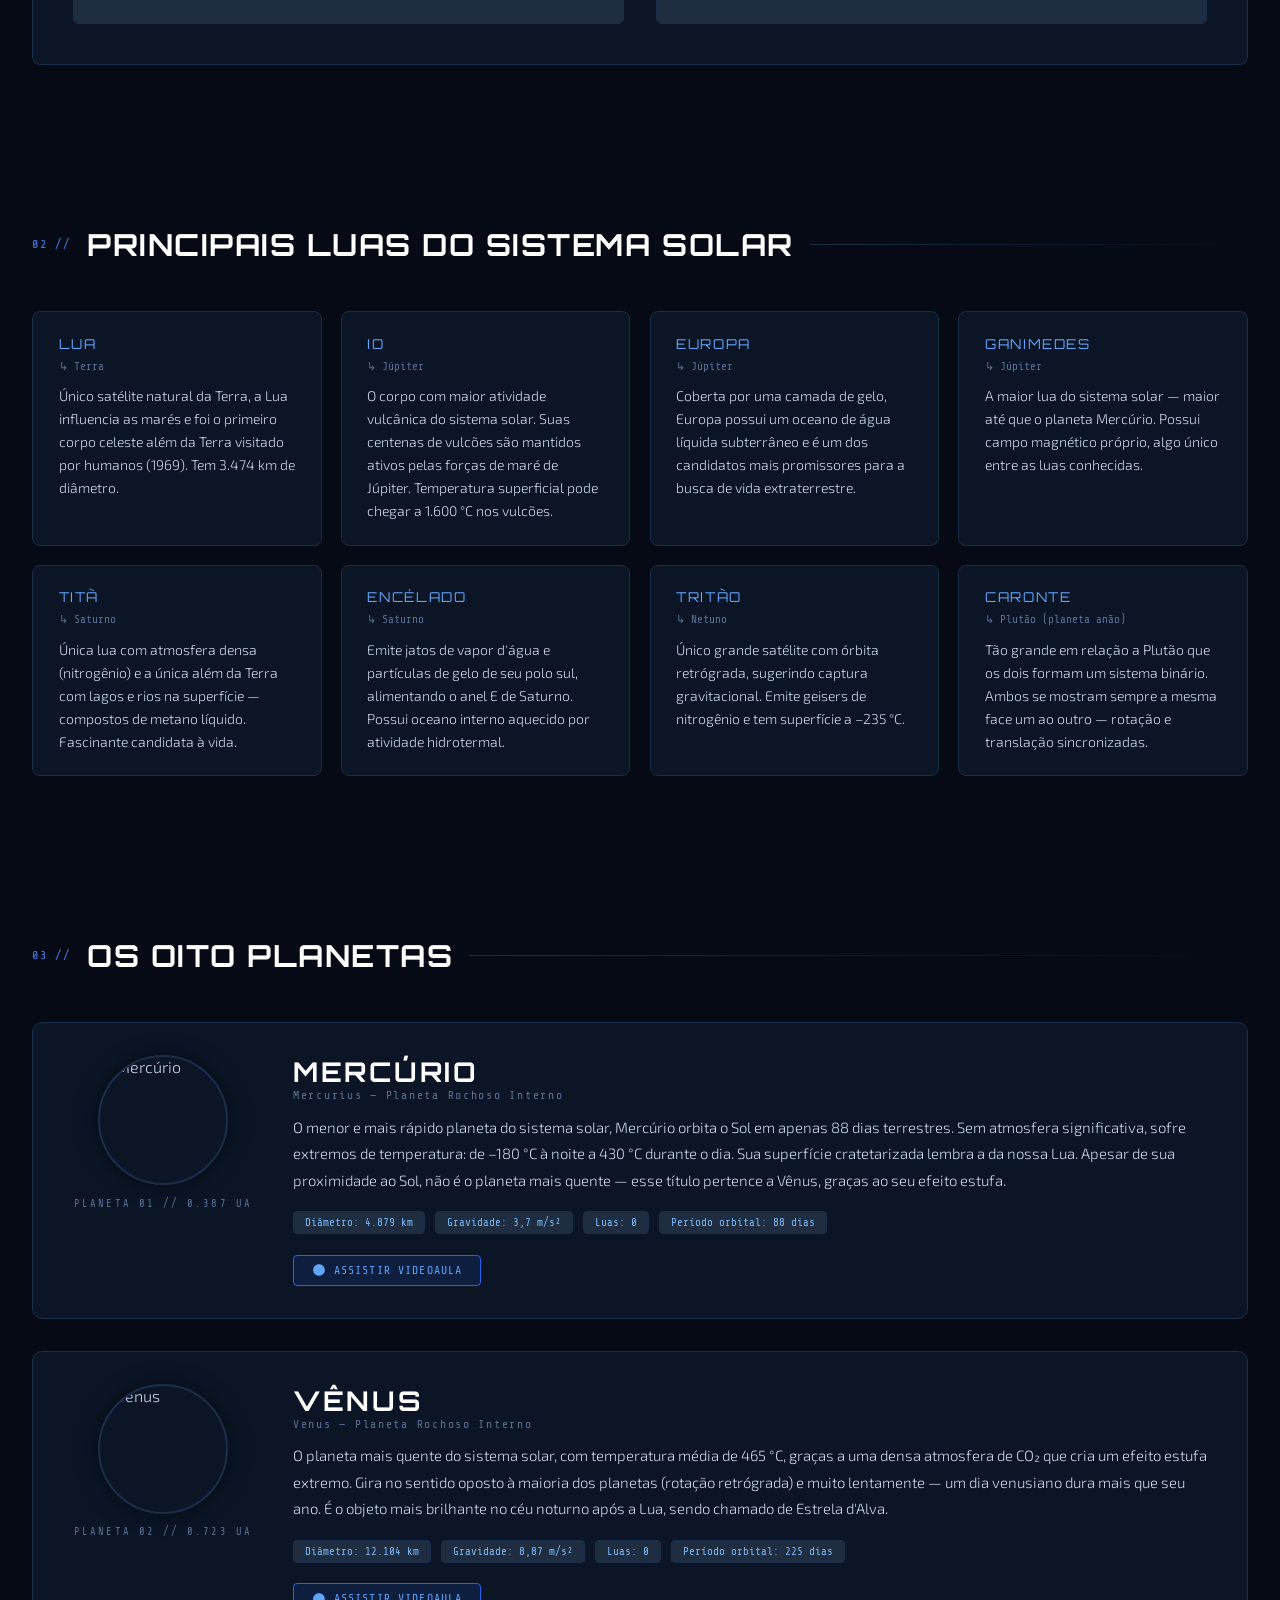
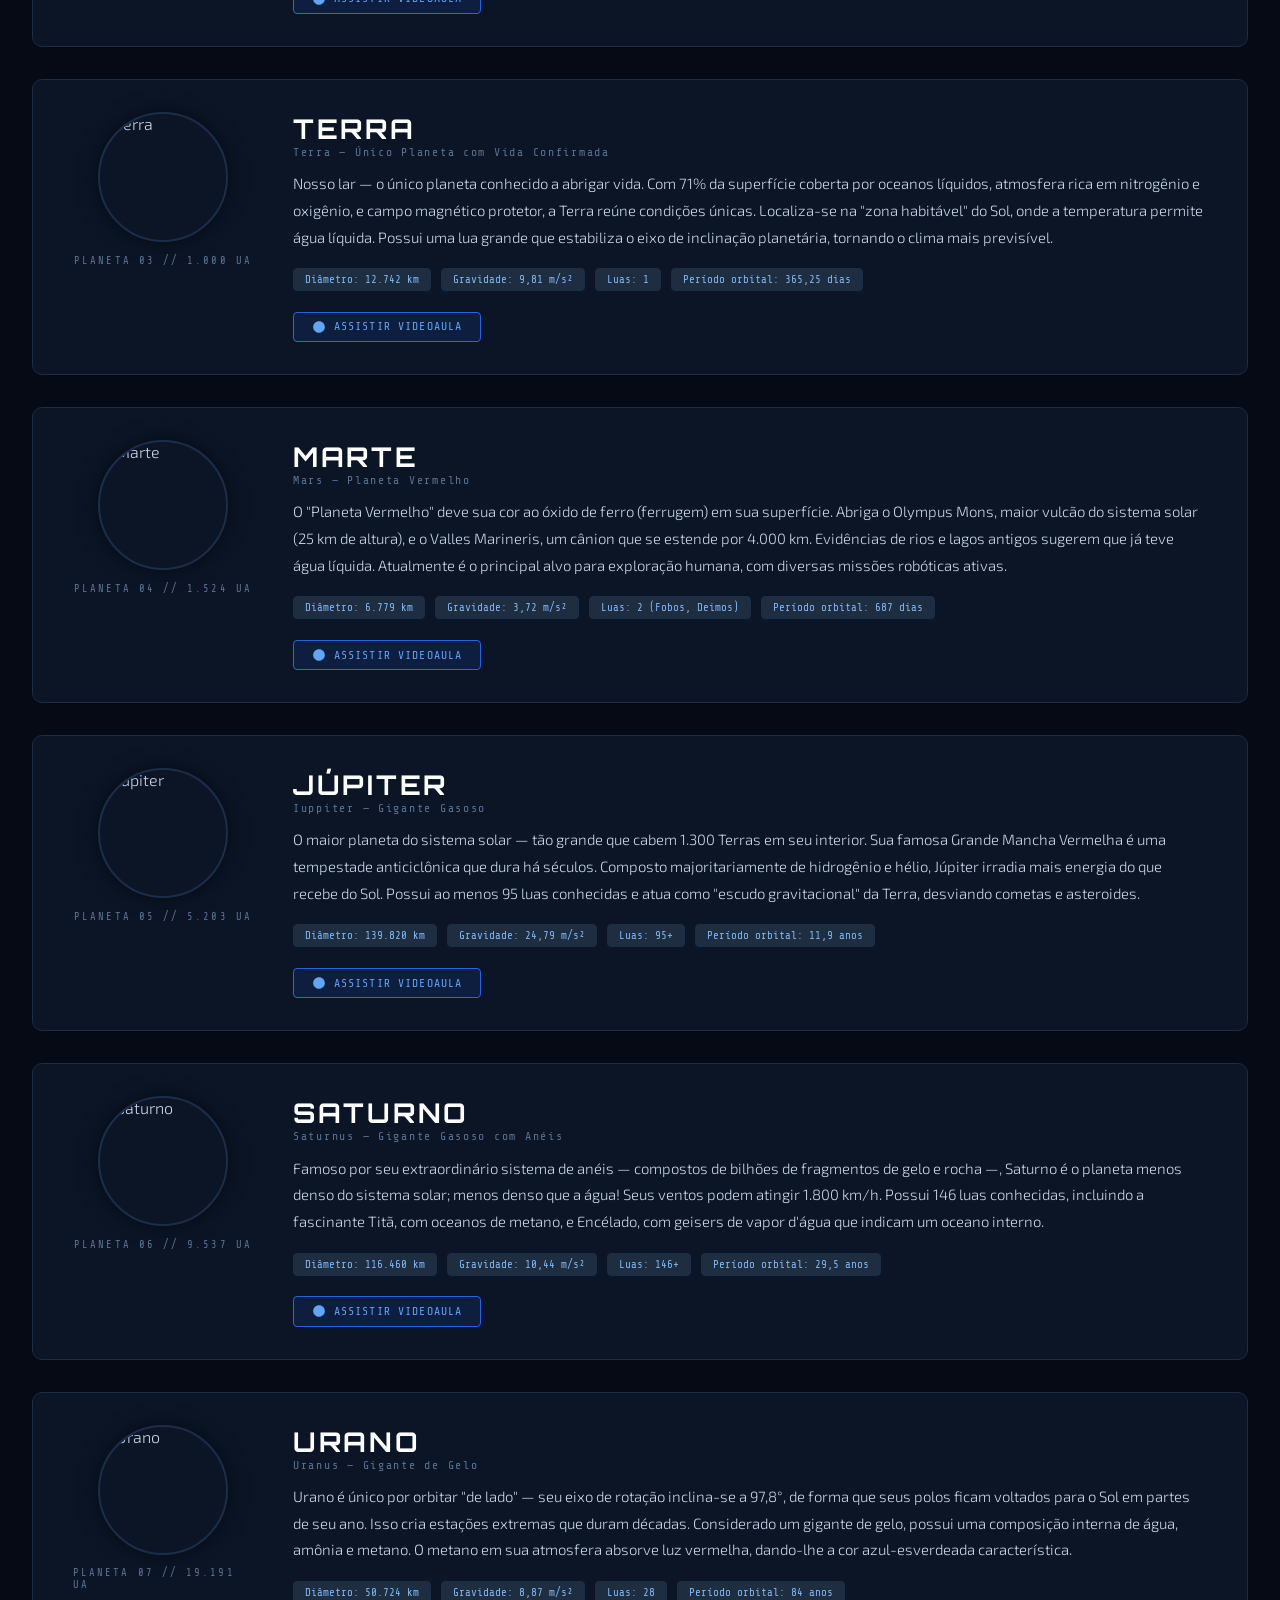
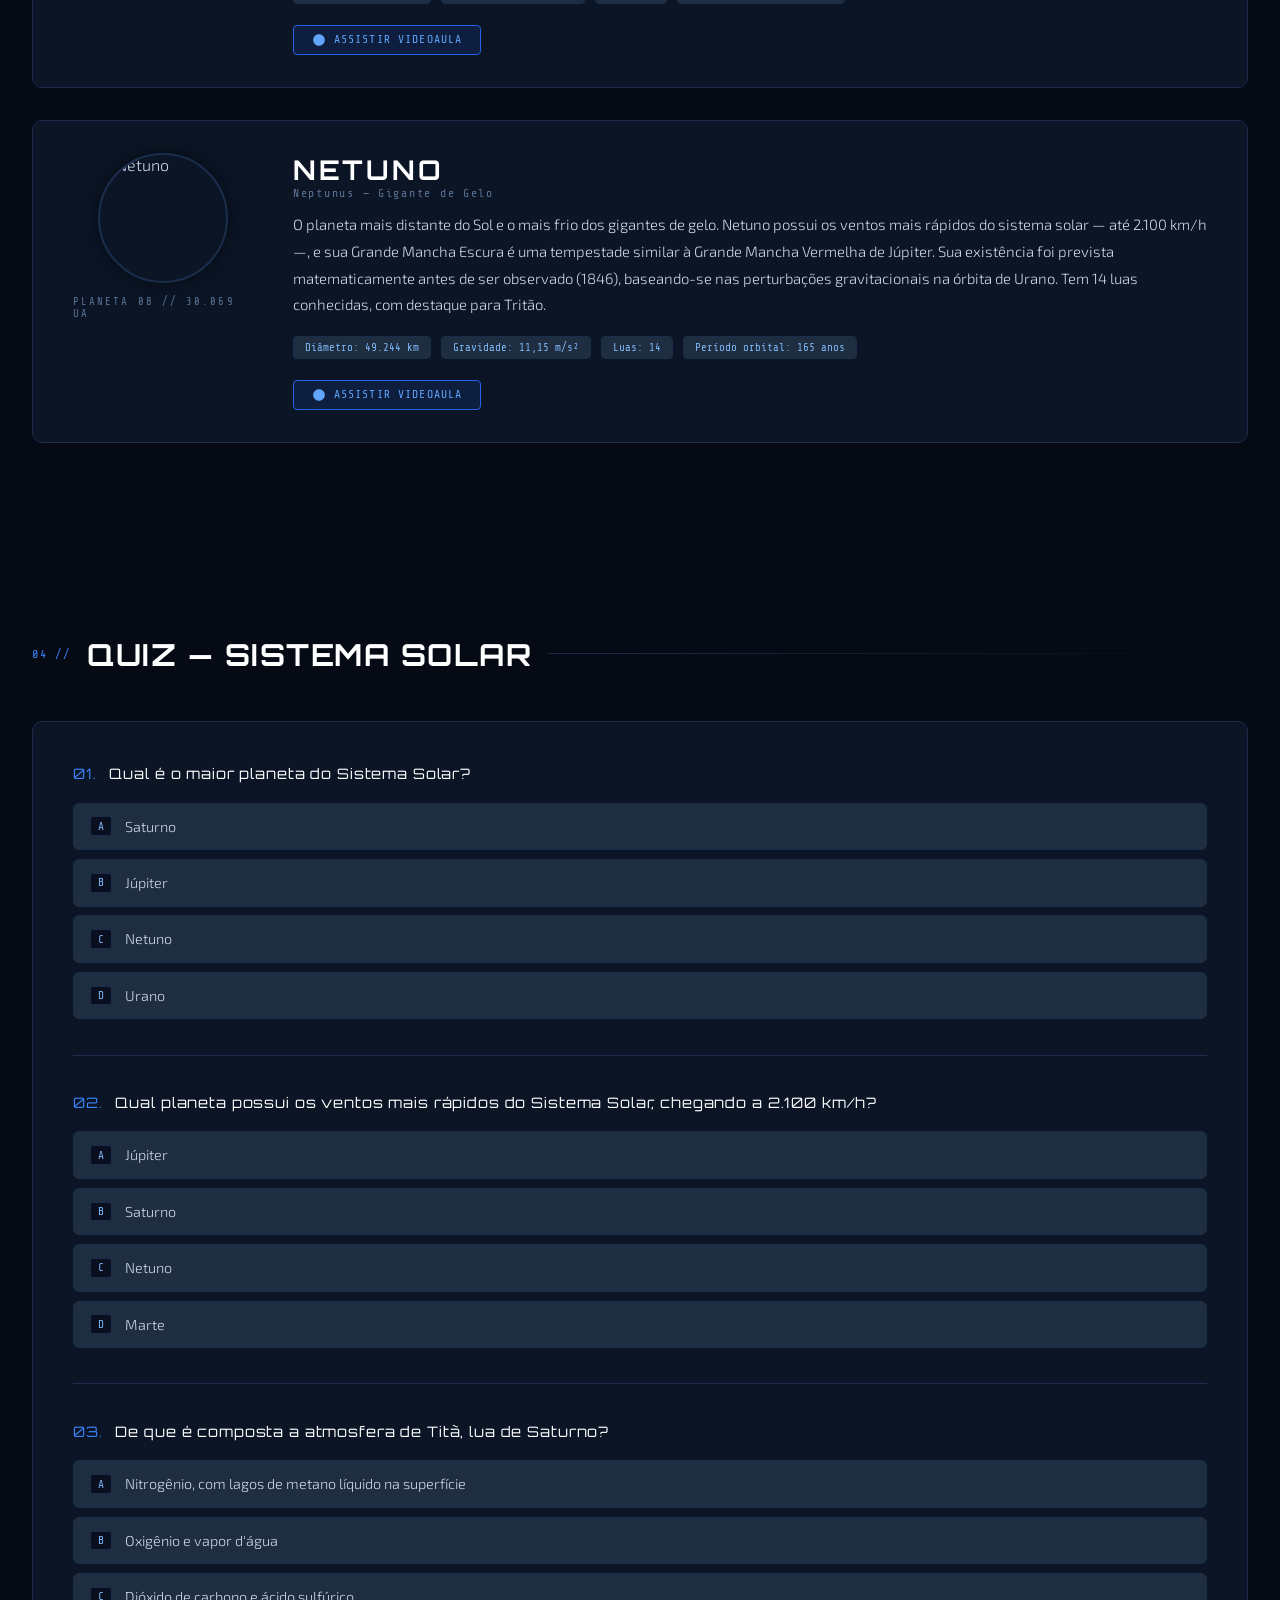
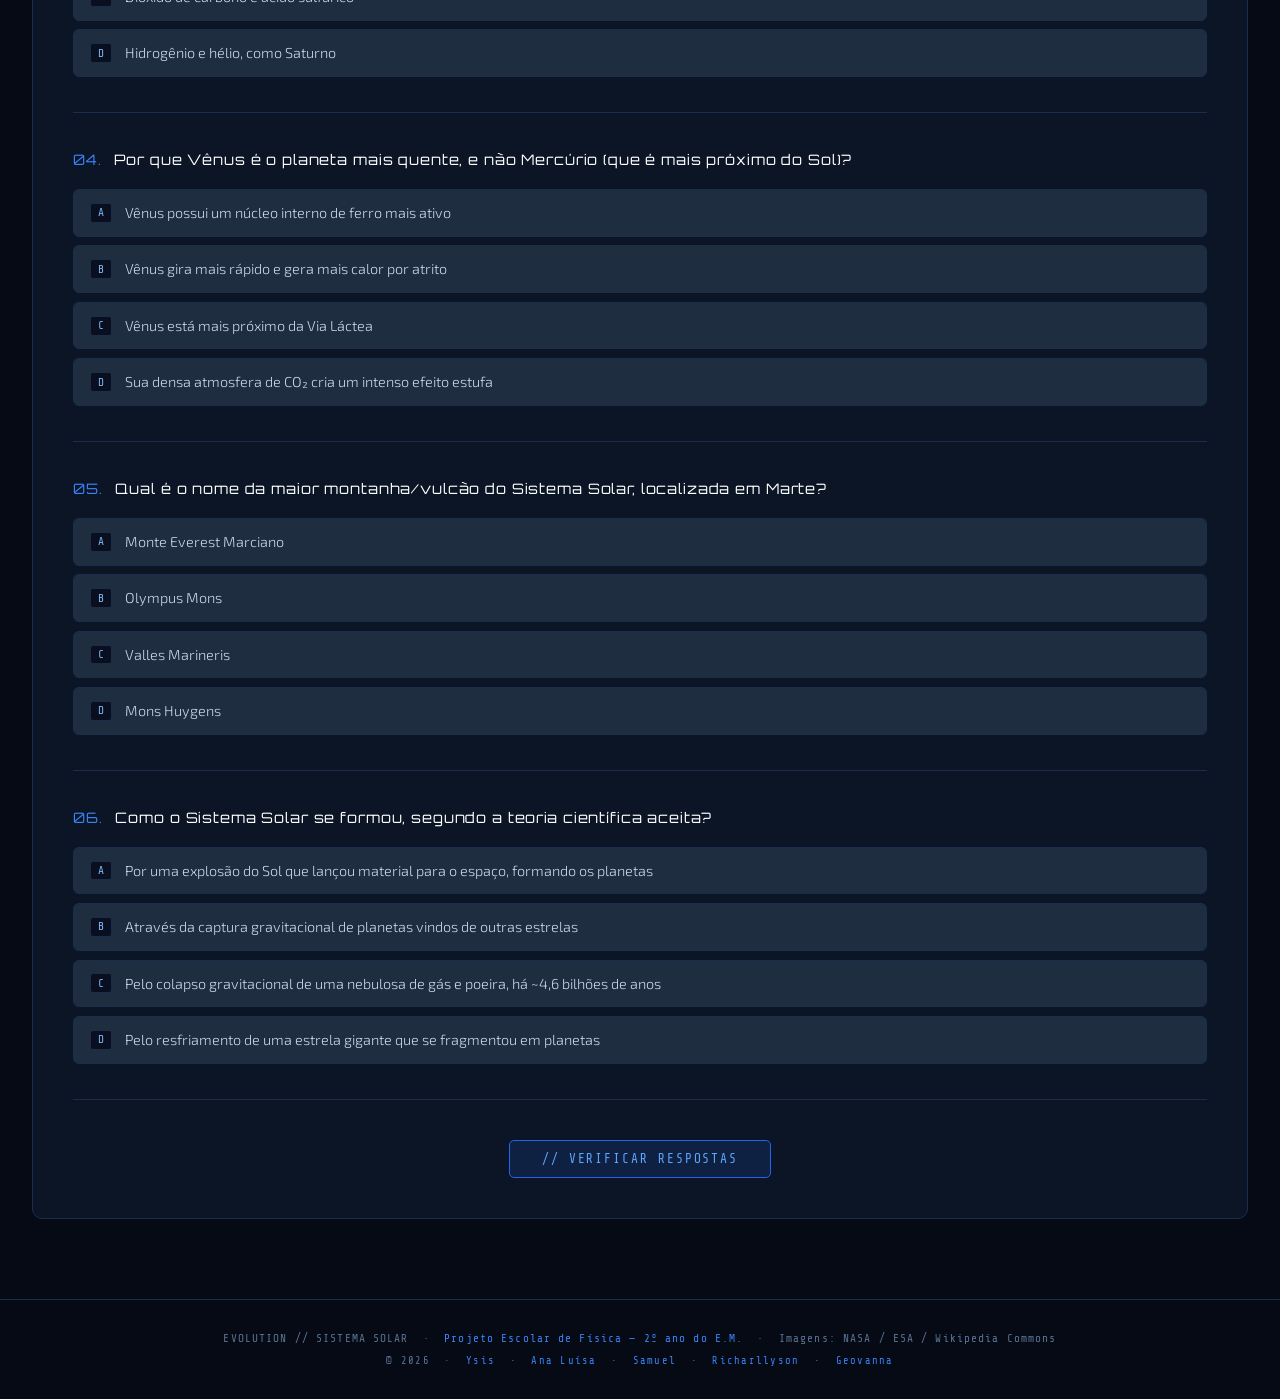
==== commit 06ccb68a: "index.html" ====
--- a/index.html
+++ b/index.html
@@ -1095,7 +1095,7 @@
 
   <footer>
     <p>EVOLUTION // SISTEMA SOLAR &nbsp;·&nbsp; <span>Projeto Escolar de Física — 2º ano do E.M.</span> &nbsp;·&nbsp; Imagens: NASA / ESA / Wikipedia Commons</p>
-    <p class="footer-credits">© 2026 &nbsp;·&nbsp; <span>Ysis &nbsp;·&nbsp; Ana Luísa &nbsp;·&nbsp; Samuel &nbsp;·&nbsp; Richarlyson &nbsp;·&nbsp; Geovanna</span></p>
+    <p class="footer-credits">© 2026 &nbsp;·&nbsp; <span>Ysis &nbsp;·&nbsp; Ana Luísa &nbsp;·&nbsp; Samuel &nbsp;·&nbsp; Richarllyson &nbsp;·&nbsp; Geovanna</span></p>
   </footer>
 
 </div><!-- /wrapper -->
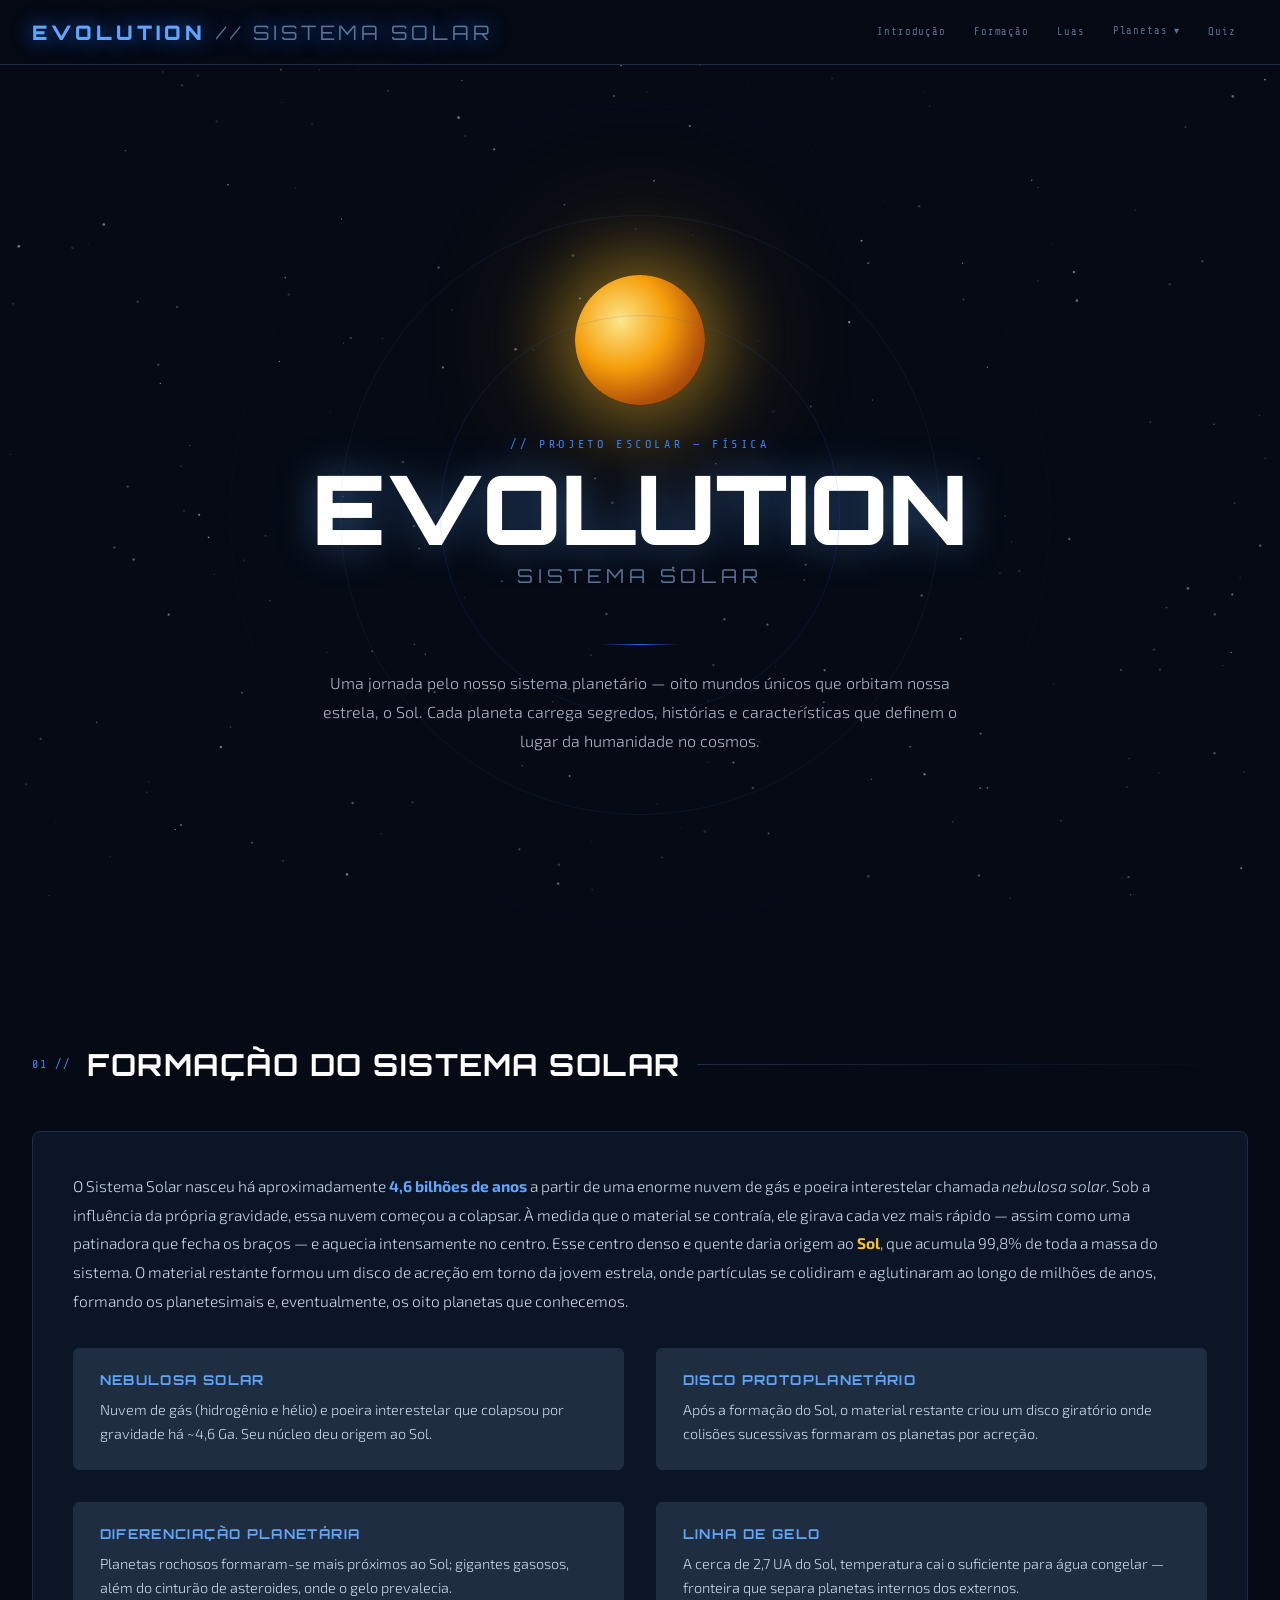
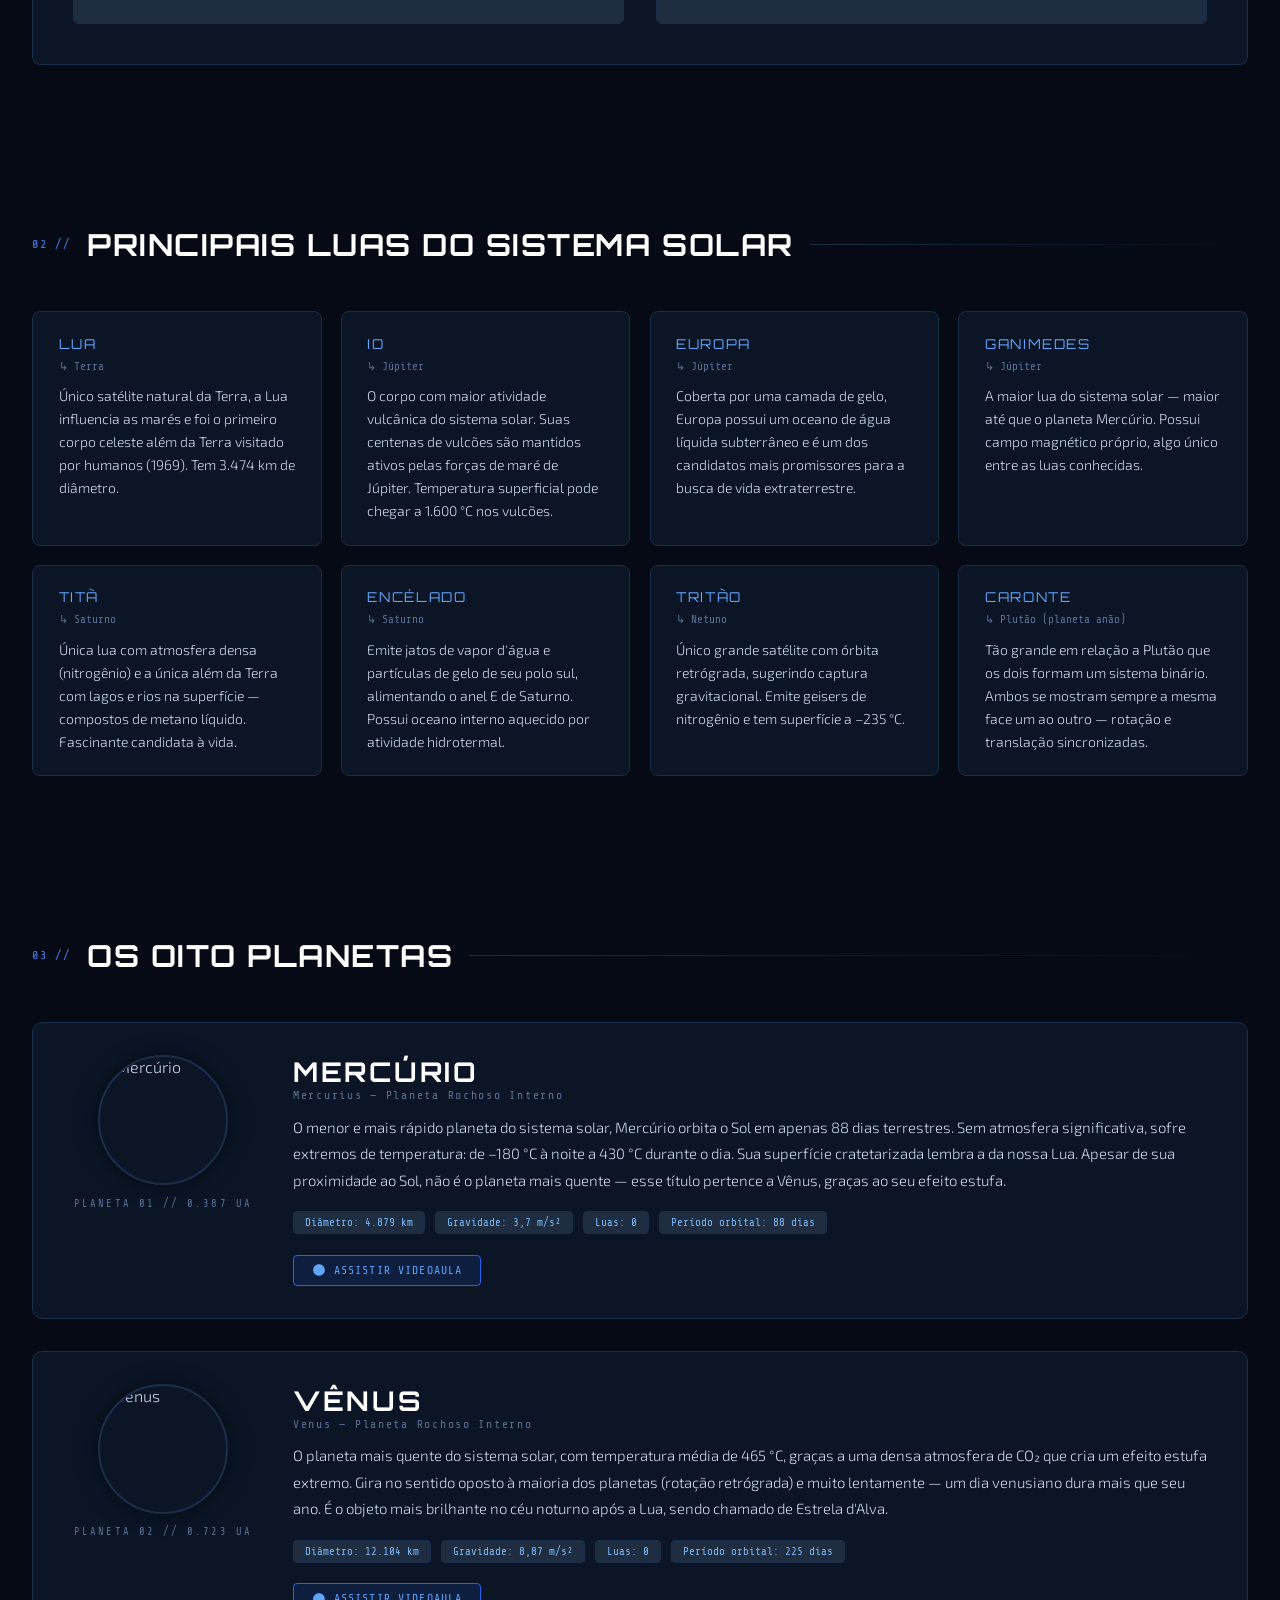
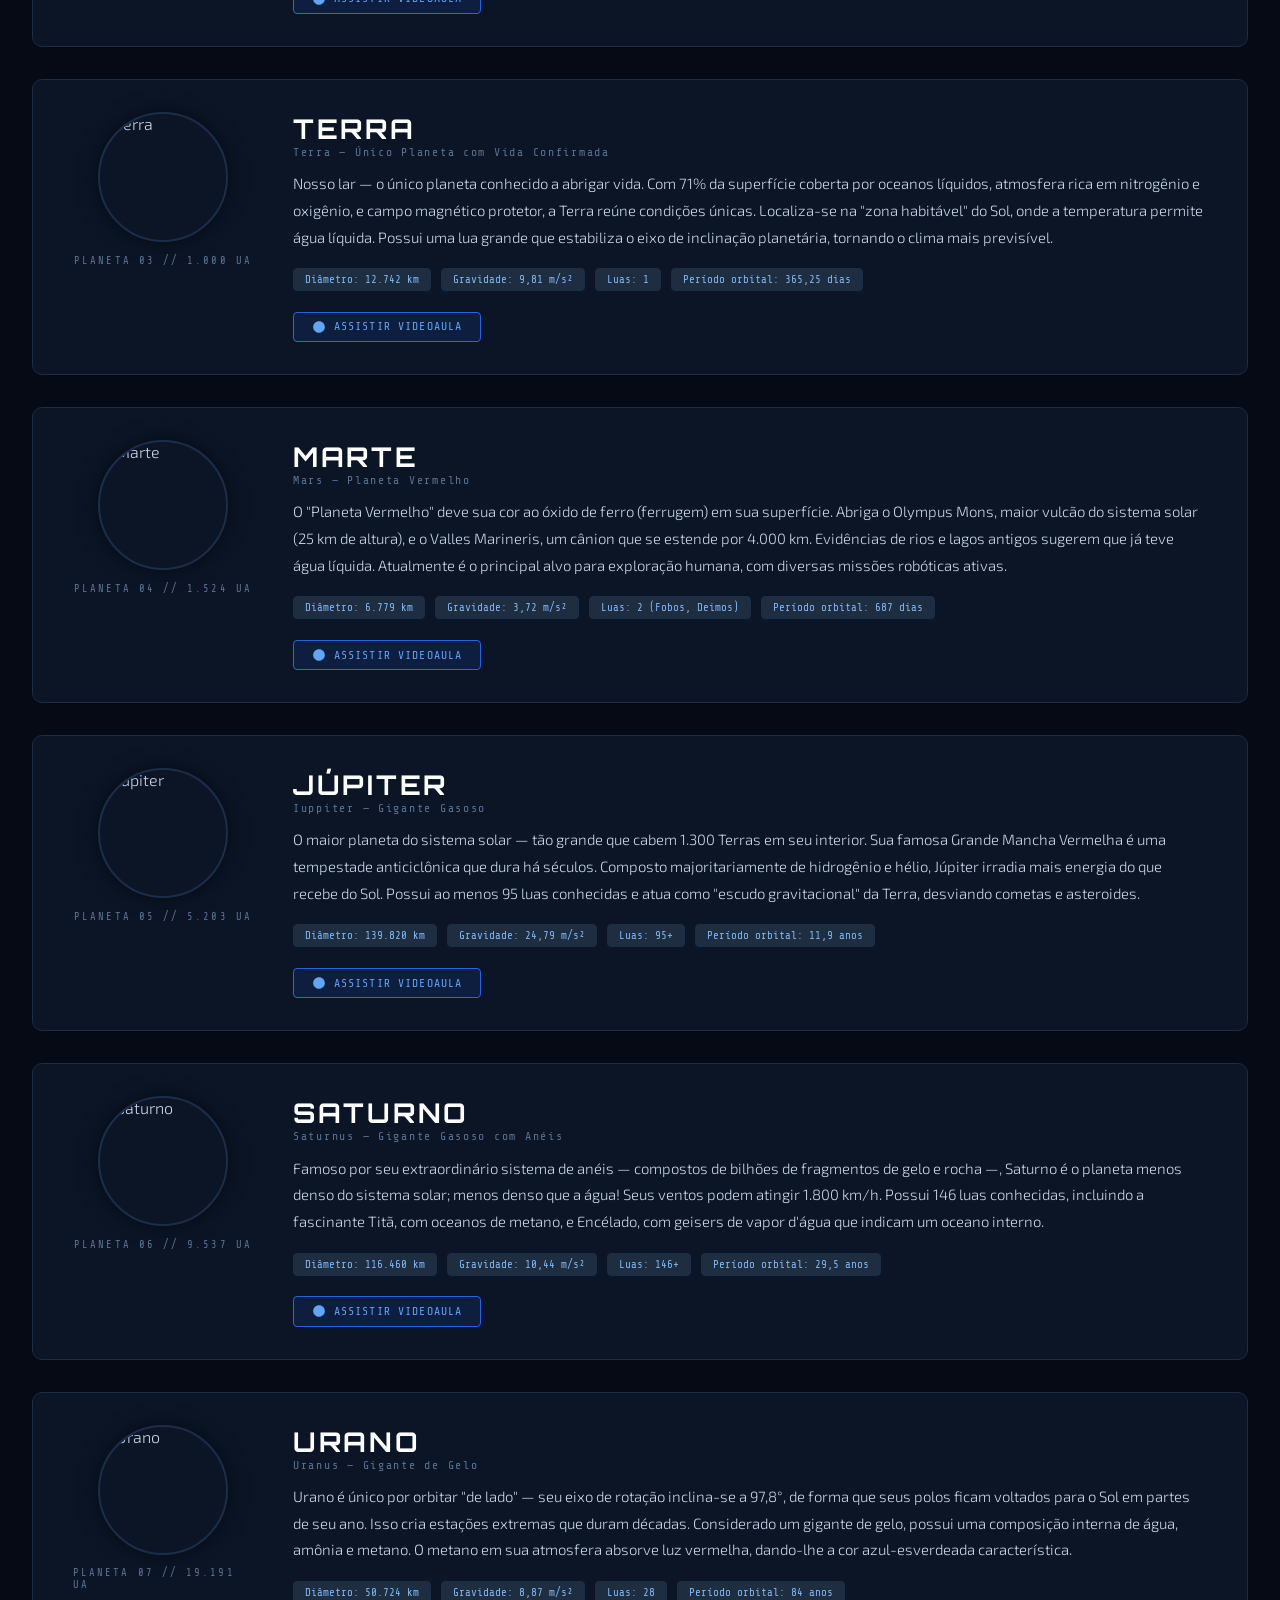
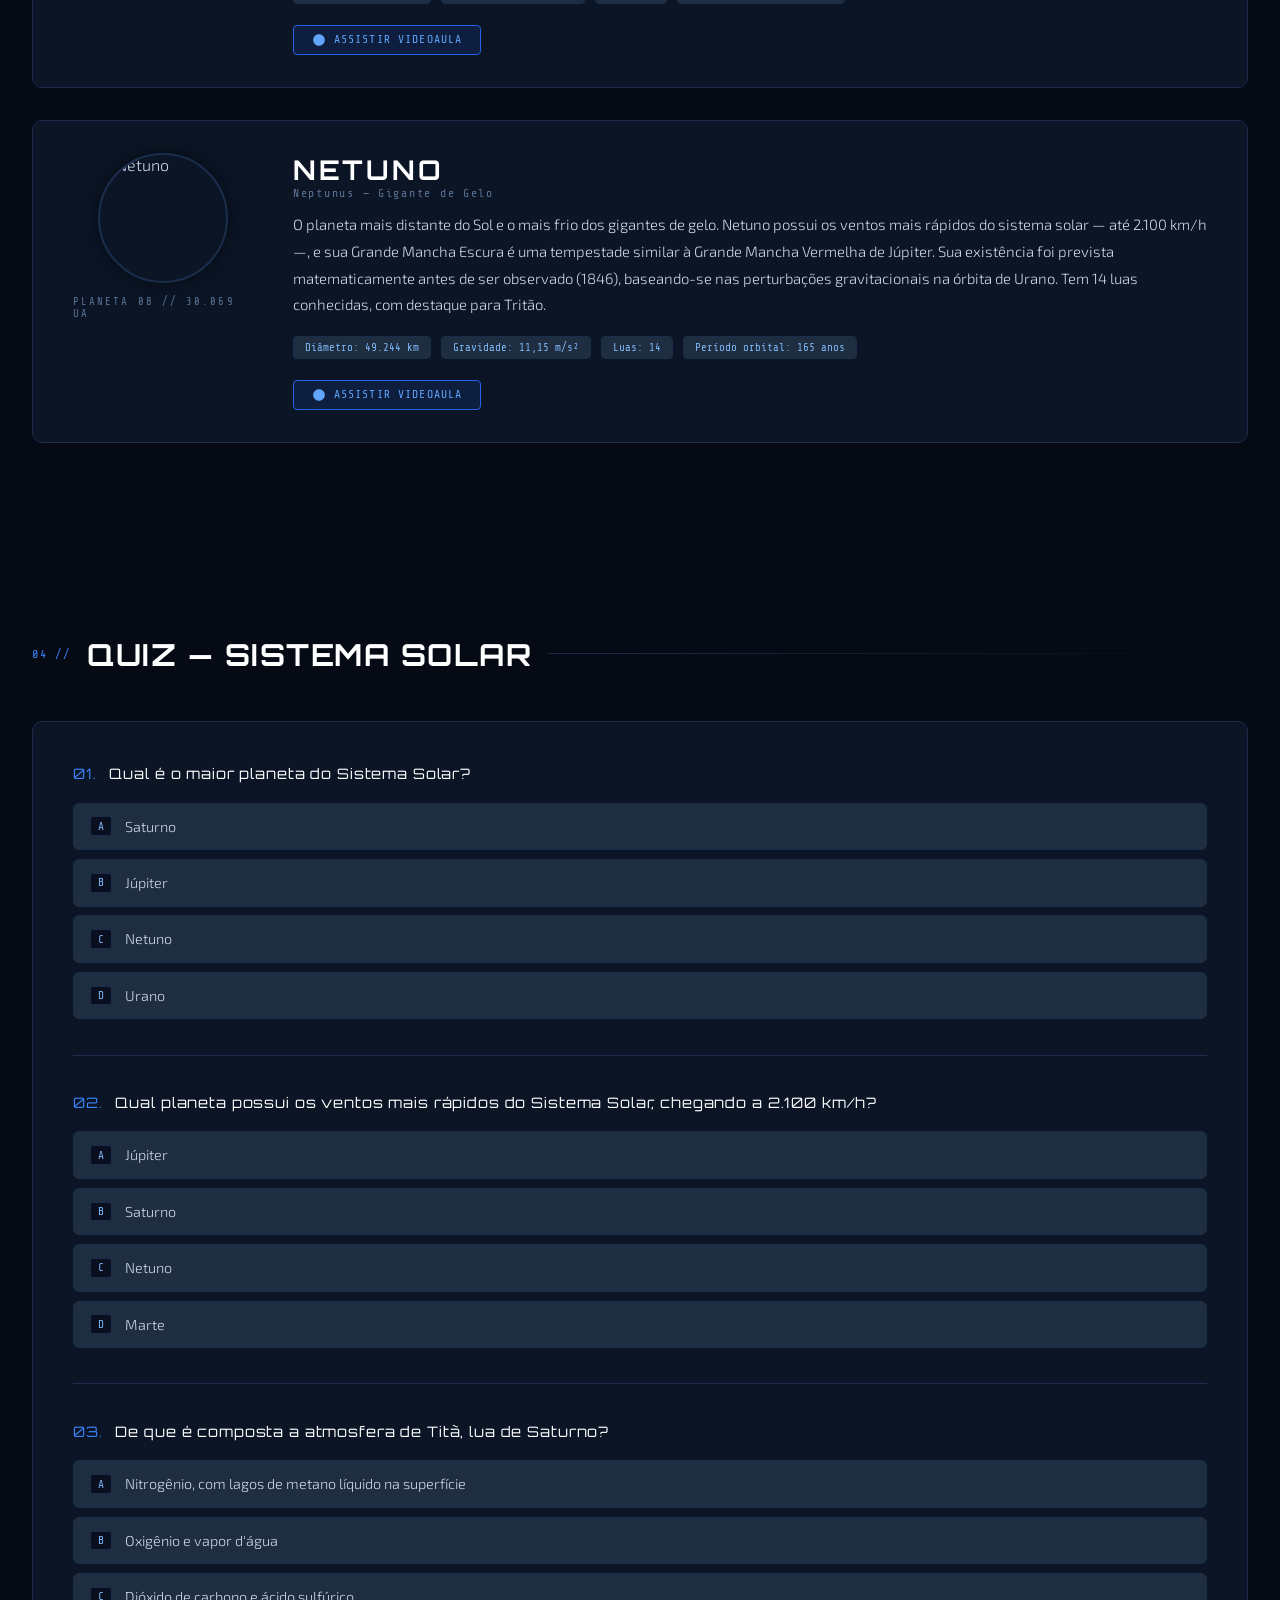
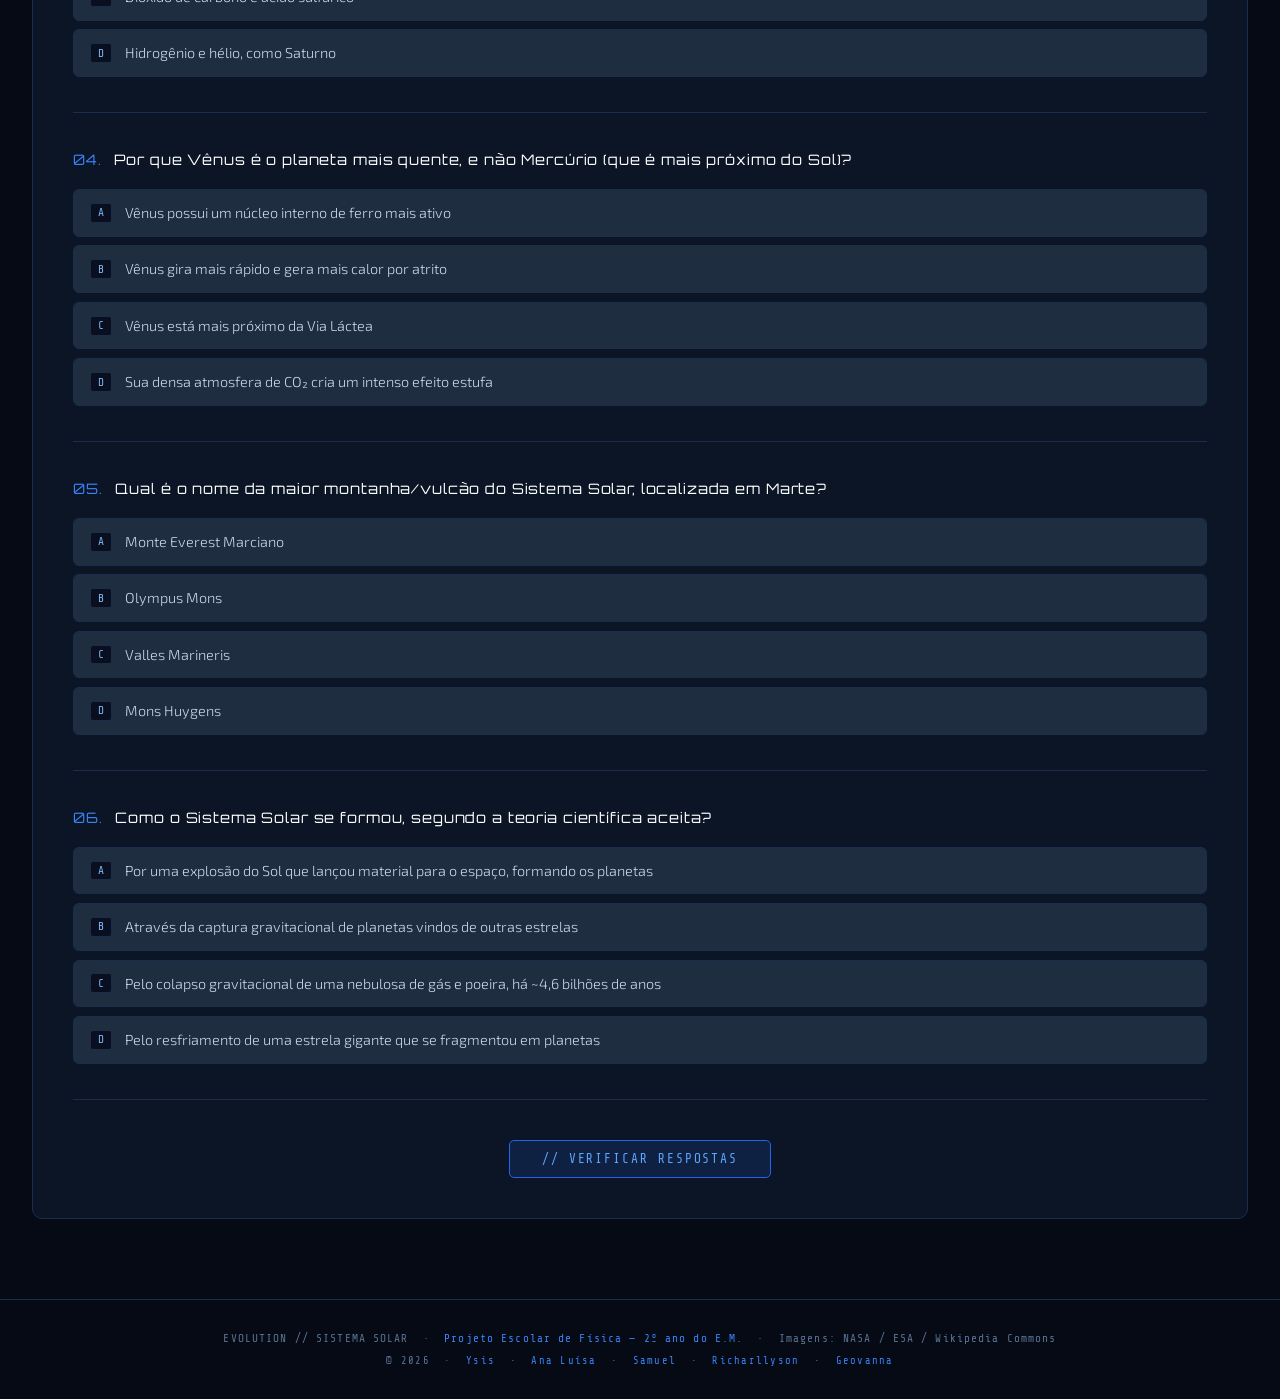
==== commit fd4b881e: "index.html" ====
--- a/index.html
+++ b/index.html
@@ -4,7 +4,7 @@
   <meta charset="UTF-8">
   <meta name="viewport" content="width=device-width, initial-scale=1.0">
   <title>EVOLUTION — Sistema Solar</title>
-  <link rel="icon" type="image/png" href="favicon.png">
+  <link rel="icon" type="image/jpeg" href="[data-uri]">
   <link rel="preconnect" href="https://fonts.googleapis.com">
   <link href="https://fonts.googleapis.com/css2?family=Share+Tech+Mono&family=Orbitron:wght@400;600;700;900&family=Exo+2:wght@300;400;600&display=swap" rel="stylesheet">
   <style>
